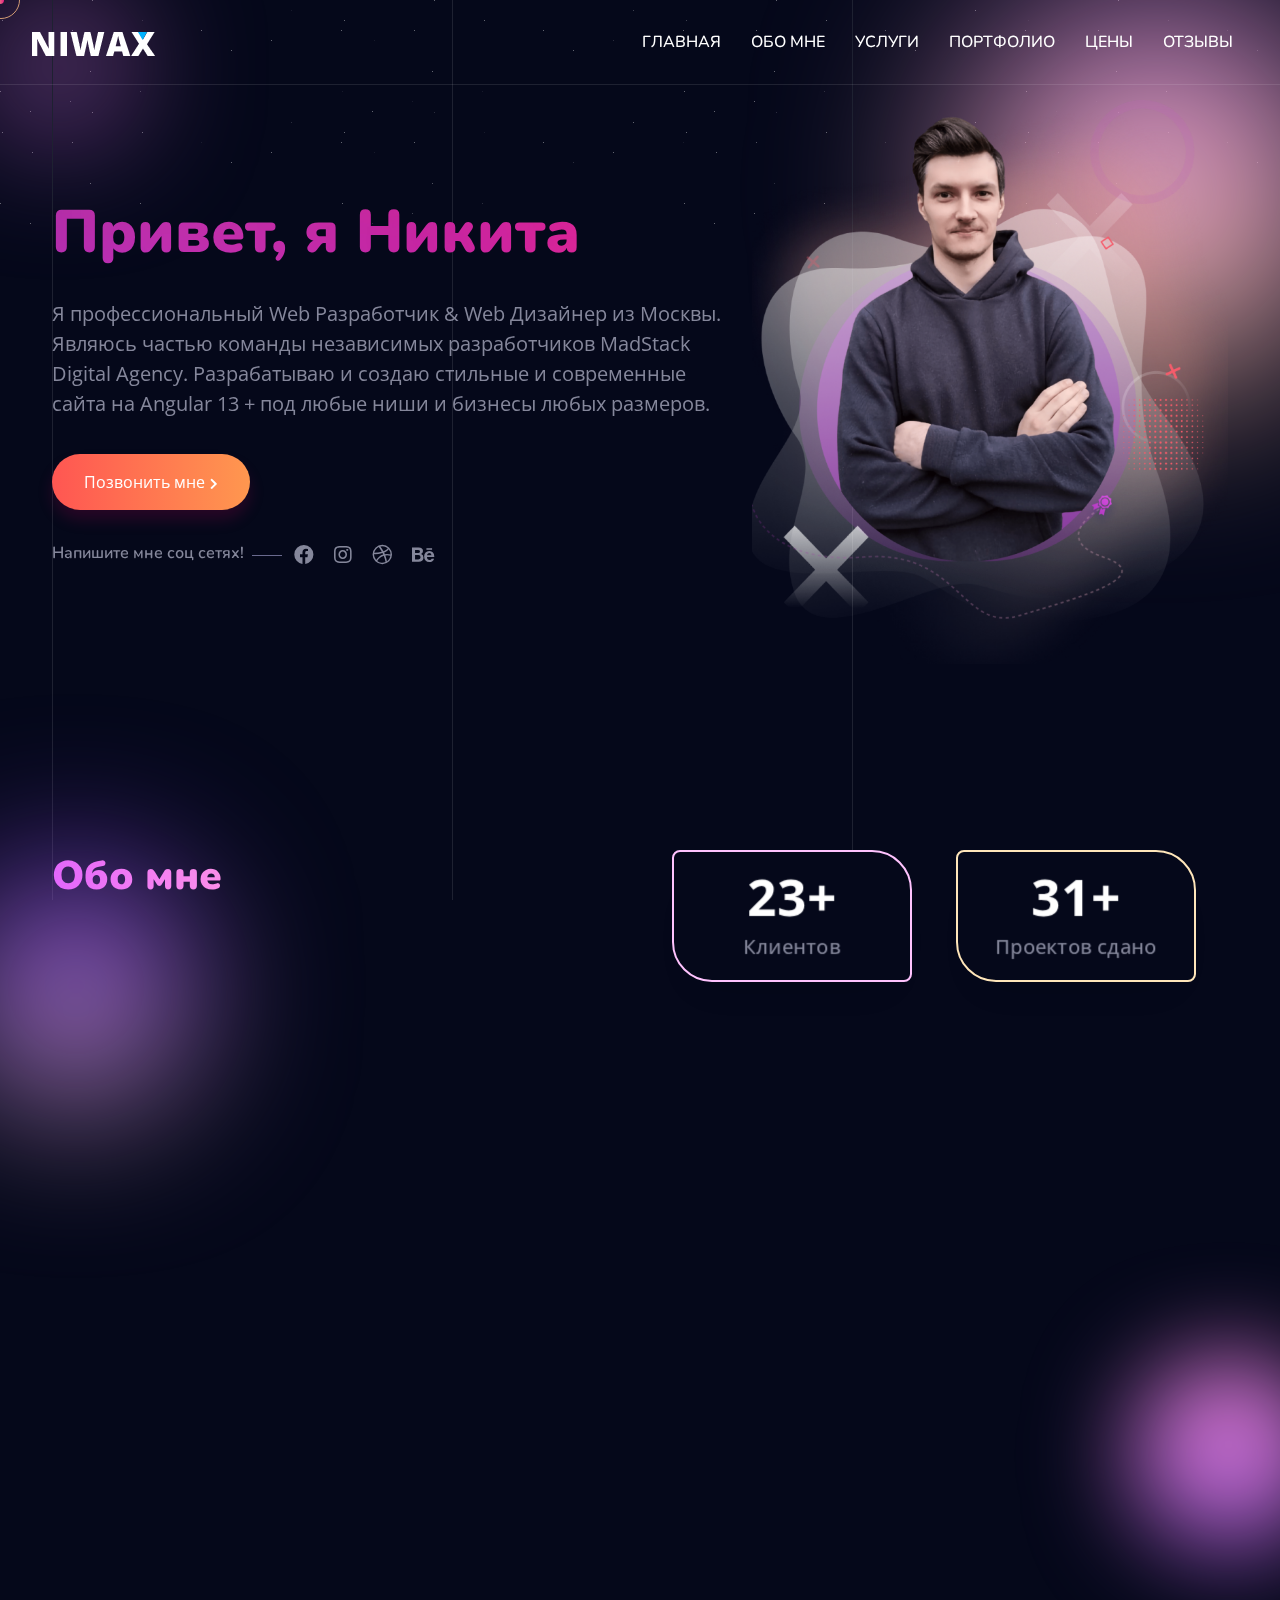
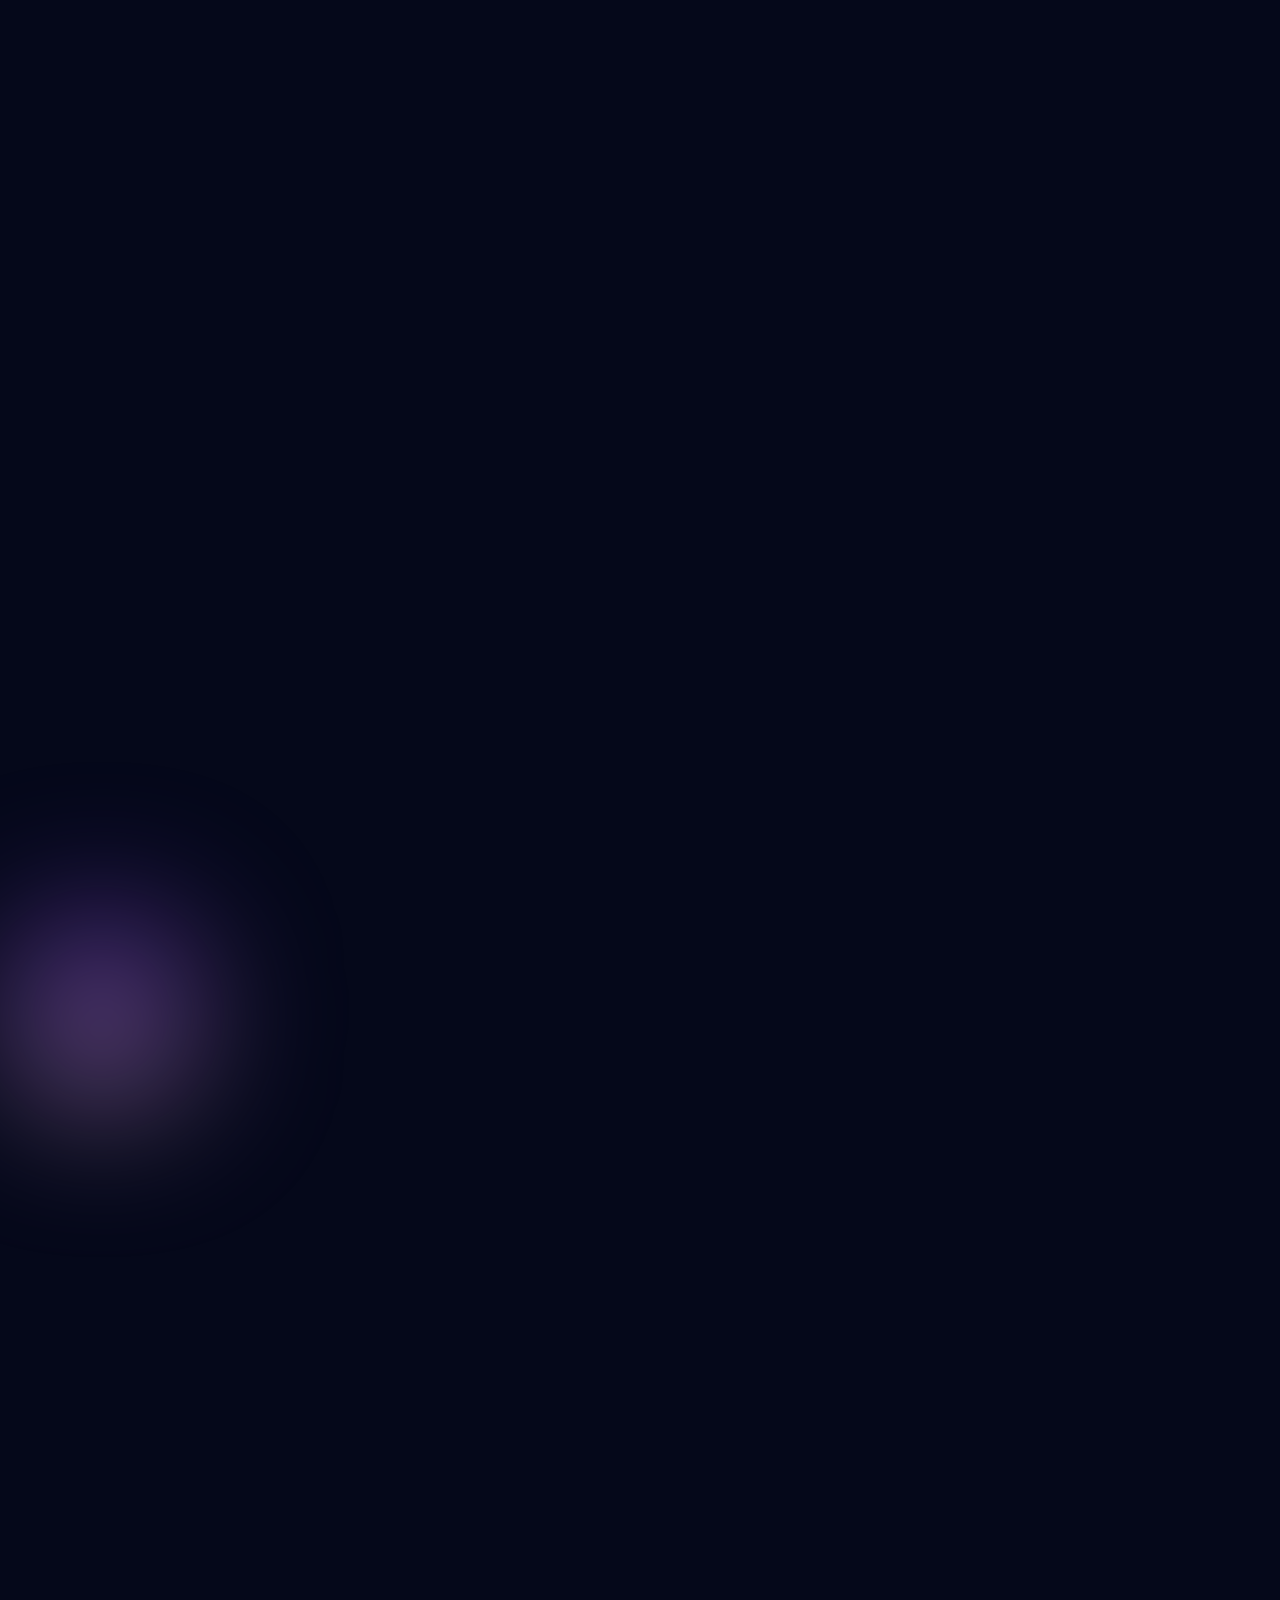
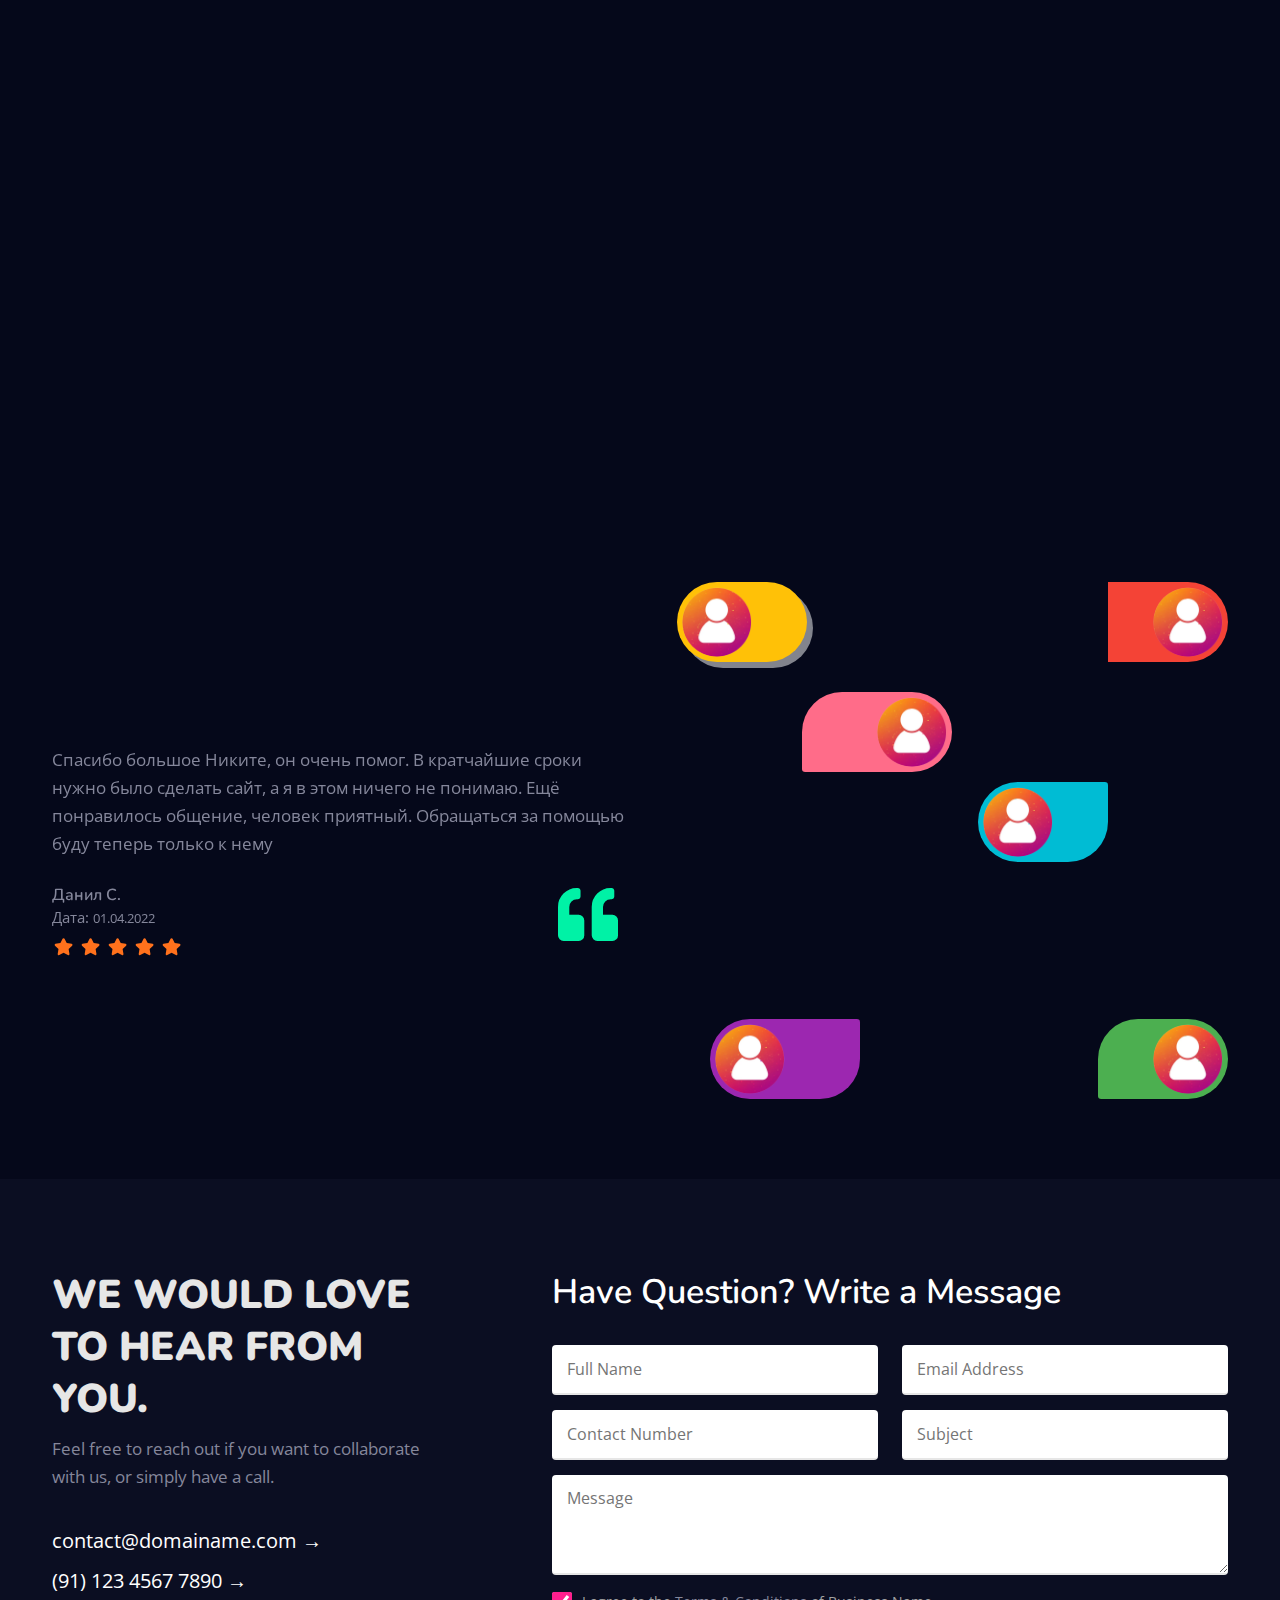
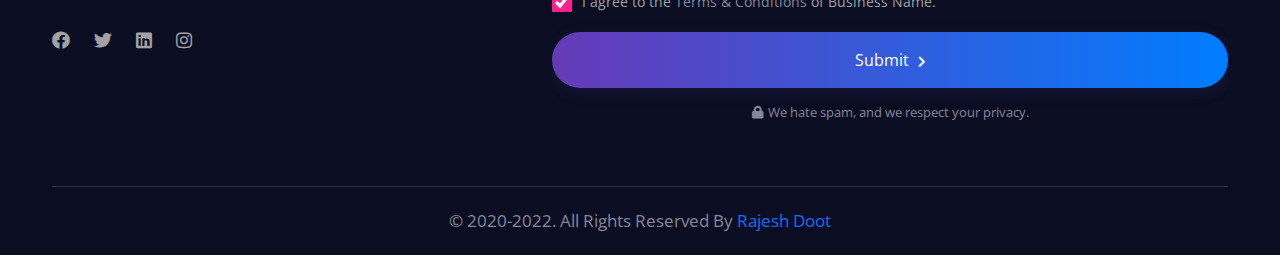
==== freelancer-v2-onepage.html @ 11cbb2c8 "fixed portfolio" ====
<!DOCTYPE html>
<html lang="en" class="no-js">

<head>
    <meta charset="utf-8" />
    <title>Niwax - Web Design &amp; Digital Marketing Agency HTML Template</title>
    <meta name="description" content="Creative Agency, Marketing Agency Template">
    <meta name="keywords" content="Creative Agency, Marketing Agency">
    <meta name="author" content="rajesh-doot">
    <meta name="viewport" content="width=device-width,initial-scale=1">
    <meta http-equiv="X-UA-Compatible" content="IE=edge">
    <meta name="theme-color" content="#101010">
    <!--website-favicon-->
    <link href="images/favicon.png" rel="icon">
    <!--plugin-css-->
    <link href="css/bootstrap.min.css" rel="stylesheet">
    <link href="css/plugin.min.css" rel="stylesheet">
    <link href="https://cdnjs.cloudflare.com/ajax/libs/font-awesome/5.11.2/css/all.min.css" rel="stylesheet">
    <link href="https://fonts.googleapis.com/css2?family=Open+Sans:wght@400;600;700&family=Poppins:wght@300;400;500;600;700;800;900&display=swap" rel="stylesheet">
    <!-- template-style-->
    <link href="css/style.css" rel="stylesheet">
    <link href="css/responsive.css" rel="stylesheet">
    <link href="css/darkmode.css" rel="stylesheet">
    <style>
        html {
            scroll-behavior: smooth;
        }
    </style>
</head>

<body class="freelancerv2 font-bold">
    <!-- background grid line start -->
    <div class="grid-x">
        <div class="container">
            <div class="row">
                <div class="col-lg-4">
                    <div class="grid-line"></div>
                </div>
                <div class="col-lg-4">
                    <div class="grid-line"></div>
                </div>
                <div class="col-lg-4">
                    <div class="grid-line"></div>
                </div>
            </div>
        </div>
    </div>
    <!-- background grid line end -->
    <!-- blur bg start -->
    <div class="niwaxheroscroll-v2">
        <img src="images/shape/shape-b.png" class="niwax nxhs20" alt="icon" data-rellax-speed="-3">
        <img src="images/shape/shape-c.png" class="niwax nxhs30" alt="icon" data-rellax-speed="4">
    </div>
    <!-- blur bg end -->
    <!--Start Preloader -->
    <div class="onloadpage" id="page_loader">
        <div class="pre-content">
            <div class="logo-pre"><img src="images/logo.png" alt="Logo" class="img-fluid" /></div>
            <div class="pre-text- text-radius text-light text-animation bg-b">Niwax - Creative Agency & Portfolio HTML Template Are 2 Seconds Away. Have Patience</div>
        </div>
    </div>
    <!--End Preloader -->
    <!--Start Header -->
    <header class="nav-bg-b main-header navfix fixed-top menu-dark">
        <div class="container-fluid m-pad">
            <div class="menu-header">
                <div class="dsk-logo">
                    <a class="nav-brand" href="index.html">
                        <img src="images/white-logo.png" alt="Logo" class="mega-white-logo" />
                        <img src="images/logo.png" alt="Logo" class="mega-darks-logo" />
                    </a>
                </div>
                <div class="custom-nav" role="navigation">
                    <ul class="nav-list onepge">
                        <li><a href="#home" class="menu-links">Главная</a></li>
                        <li><a href="#about" class="menu-links">Обо мне</a></li>
                        <li><a href="#services" class="menu-links">Услуги</a></li>
                        <li><a href="#work" class="menu-links">Портфолио</a></li>
                        <li><a href="#price" class="menu-links">Цены</a></li>
                        <li><a href="#clients" class="menu-links">Отзывы</a></li>
                    </ul>
                </div>
                <div class="mobile-menu2">
                    <ul class="mob-nav2">
                        <li><a href="#contactme" class="btn-round- trngl btn-br bg-btn btshad-b1"><i class="fas fa-envelope"></i></a></li>
                        <li class="navm-"> <a class="toggle" href="#"><span></span></a></li>
                    </ul>
                </div>
            </div>
            <!--Mobile Menu-->
            <nav id="main-nav">
                <ul class="first-nav">
                    <li data-nav-custom-content class="logoinsidebar">
                        <img src="images/logo.png" alt="logo">
                    </li>
                    <li><a href="#home" class="menu-links">Главная</a></li>
                    <li><a href="#about" class="menu-links">Обо мне</a></li>
                    <li><a href="#services" class="menu-links">Услуги</a></li>
                    <li><a href="#work" class="menu-links">Портфолио</a></li>
                    <li><a href="#price" class="menu-links">Цены</a></li>
                    <li><a href="#clients" class="menu-links">Отзывы</a></li>
                </ul>
                <ul class="bottom-nav">
                    <li class="prb">
                        <a href="tel:+11111111111">
                            <svg xmlns="http://www.w3.org/2000/svg" viewBox="0 0 384 384">
                           <path d="M353.188,252.052c-23.51,0-46.594-3.677-68.469-10.906c-10.719-3.656-23.896-0.302-30.438,6.417l-43.177,32.594
                              c-50.073-26.729-80.917-57.563-107.281-107.26l31.635-42.052c8.219-8.208,11.167-20.198,7.635-31.448
                              c-7.26-21.99-10.948-45.063-10.948-68.583C132.146,13.823,118.323,0,101.333,0H30.813C13.823,0,0,13.823,0,30.813
                              C0,225.563,158.438,384,353.188,384c16.99,0,30.813-13.823,30.813-30.813v-70.323C384,265.875,370.177,252.052,353.188,252.052z"
                              />
                        </svg>
                        </a>
                    </li>
                    <li class="prb">
                        <a href="mailto:somewebmedia@gmail.com">
                            <svg xmlns="http://www.w3.org/2000/svg" width="24" height="24" viewBox="0 0 24 24">
                           <path d="M20 4H4c-1.1 0-1.99.9-1.99 2L2 18c0 1.1.9 2 2 2h16c1.1 0 2-.9 2-2V6c0-1.1-.9-2-2-2zm0 4l-8 5-8-5V6l8 5 8-5v2z"/>
                           <path d="M0 0h24v24H0z" fill="none"/>
                        </svg>
                        </a>
                    </li>
                    <li class="prb">
                        <a href="skype:niwax.company?call">
                            <svg enable-background="new 0 0 24 24" height="18" viewBox="0 0 24 24" width="18" xmlns="http://www.w3.org/2000/svg">
                           <path d="m23.309 14.547c1.738-7.81-5.104-14.905-13.139-13.543-4.362-2.707-10.17.352-10.17 5.542 0 1.207.333 2.337.912 3.311-1.615 7.828 5.283 14.821 13.311 13.366 5.675 3.001 11.946-2.984 9.086-8.676zm-7.638 4.71c-2.108.867-5.577.872-7.676-.227-2.993-1.596-3.525-5.189-.943-5.189 1.946 0 1.33 2.269 3.295 3.194.902.417 2.841.46 3.968-.3 1.113-.745 1.011-1.917.406-2.477-1.603-1.48-6.19-.892-8.287-3.483-.911-1.124-1.083-3.107.037-4.545 1.952-2.512 7.68-2.665 10.143-.768 2.274 1.76 1.66 4.096-.175 4.096-2.207 0-1.047-2.888-4.61-2.888-2.583 0-3.599 1.837-1.78 2.731 2.466 1.225 8.75.816 8.75 5.603-.005 1.992-1.226 3.477-3.128 4.253z"/>
                        </svg>
                        </a>
                    </li>
                </ul>
            </nav>
        </div>
    </header>
    <!--End Header -->

    <!--Start Hero-->
    <section class="hero-section flv2 upset" id="home">
        <div class="text-block">
            <div class="container">
                <div class="row">
                    <div class="col-lg-7 v-center">
                        <div class="header-heading">
                            <h1 class="text-effect-3 wow fadeInUp" data-wow-delay=".2s">Привет, я Никита</h1>
                            <p class="wow fadeInUp" data-wow-delay=".4s">Я профессиональный Web Разработчик & Web Дизайнер из Москвы. Являюсь частью команды независимых разработчиков MadStack Digital Agency. Разрабатываю и создаю стильные и современные сайта на Angular 13 + под любые ниши и бизнесы
                                любых размеров.</p>
                            <a href="tel:+79670596239" class="niwax-btn2 wow fadeInUp menu-links" data-wow-delay=".6s">Позвонить мне<i class="fas fa-chevron-right fa-icon"></i></a>
                            <div class="follow-label mt30">
                                <h6>Напишите мне соц сетях!</h6>
                                <a href="javascript:void(0)" target="blank" class="wow bounceIn" data-wow-delay=".2s"><i class="fab fa-facebook"></i></a>
                                <a href="javascript:void(0)" target="blank" class="wow bounceIn" data-wow-delay=".4s"><i class="fab fa-instagram"></i></a>
                                <a href="javascript:void(0)" target="blank" class="wow bounceIn" data-wow-delay=".6s"><i class="fab fa-dribbble"></i></a>
                                <a href="javascript:void(0)" target="blank" class="wow bounceIn" data-wow-delay=".8s"><i class="fab fa-behance"></i></a>
                            </div>
                        </div>
                    </div>
                    <div class="col-lg-5 v-center">
                        <div class="img-design h-scl-">
                            <div class="imgac animation wow fadeInUp" data-rellax-speed="4" data-wow-delay=".2s"> <img src="images/hero/freelancer-mobile.png" alt="#" class="img-fluid"></div>
                        </div>
                    </div>
                </div>
            </div>
        </div>
    </section>
    <!--End Hero-->
    <!--Start About-->
    <section class="about-freelance pad-tb upset" id="about">
        <div class="niwaxheroscroll-v2">
            <img src="images/shape/shape-a.png" class="niwax nxhs10" alt="icon" data-rellax-speed="4">
        </div>
        <div class="container">
            <div class="row">
                <div class="col-lg-6">
                    <div class="common-heading text-l">
                        <h2 class="mb15 text-effect-3 wow fadeInUp" data-wow-delay=".2s">Обо мне</h2>
                        <p class="wow fadeInUp" data-wow-delay=".3s">Я профессиональный Frontend разработчик. С 2017 года занимаюсь Frontend разработкой на JS (Angular). С 2019 года занимаюсь созданием сайтов на Фрилансе, работаю на Angular, HTML и Тильде , без php и WordPress, только современные
                            технологии и тренды дизайна 2022 года, Ваш сайт в надежных руках. Имею экспертизу и знакомых почти во всех сферах информационных технологий, помогу принять верное решение и посоветовать специалиста по любым вопросам.
                        </p>
                    </div>
                </div>
                <div class="col-lg-6">
                    <div class="counter-facts">
                        <div class="counter-no mb20 wow bounceIn" data-wow-delay=".2s">
                            <div class="hexagon hexa1" data-tilt data-tilt-max="20" data-tilt-speed="1000">
                                <div class="counter-number">
                                    <span class="counter">80</span><span>+</span>
                                    <p>Клиентов</p>
                                </div>
                            </div>
                        </div>
                        <div class="counter-no mb20  wow bounceIn" data-wow-delay=".4s">
                            <div class="hexagon hexa2" data-tilt data-tilt-max="20" data-tilt-speed="1000">
                                <div class="counter-number">
                                    <span class="counter">109</span><span>+</span>
                                    <p>Проектов сдано</p>
                                </div>
                            </div>
                        </div>
                        <div class="counter-no mt20  wow bounceIn" data-wow-delay=".6s">
                            <div class="hexagon hexa3" data-tilt data-tilt-max="20" data-tilt-speed="1000">
                                <div class="counter-number">
                                    <span class="counter">300</span><span>k+</span>
                                    <p>Строк кода</p>
                                </div>
                            </div>
                        </div>
                        <div class="counter-no mt20  wow bounceIn" data-wow-delay=".8s">
                            <div class="hexagon hexa4" data-tilt data-tilt-max="20" data-tilt-speed="1000">
                                <div class="counter-number">
                                    <span class="counter">5</span><span>+</span>
                                    <p>Лет опыта</p>
                                </div>
                            </div>
                        </div>
                    </div>
                </div>
            </div>
        </div>
    </section>
    <!--End About-->
    <!--Start service -->
    <section class="about-dg-ca2 posrtl pb80 pt80 upset" id="services">
        <div class="niwaxheroscroll-v2">
            <img src="images/shape/shape-d.png" class="niwax nxhs40" alt="icon" data-rellax-speed="-5">
        </div>
        <div class="container">
            <div class="row">
                <div class="col-lg-8">
                    <div class="common-heading2 text-l">
                        <h2 class="mb15 text-effect-3 wow fadeInUp" data-wow-delay=".2s">Услуги</h2>
                        <p class="wow fadeInUp" data-wow-delay=".3s">Только современный технологический стэк, без PHP и WordPress. Ваш сайт останется стильным и современным долгое время.</p>
                    </div>
                </div>
            </div>
            <div class="row mt30 srve justify-content-center">
                <div class="col-lg-4 col-sm-6 mt30">
                    <div class="card-dark-2 up-hor wow fadeIn" data-wow-delay=".2s">
                        <div class="innericodiv innidv1">
                            <img src="images/icons/figma.png" alt="img" class="img-fluid">
                        </div>
                        <div class="inforcardtt">
                            <h3>Web Дизайн & Ux/Ui</h3>
                            <p>Создание продающих интерфейсов для Вашего бизнеса</p>
                        </div>
                    </div>
                </div>
                <div class="col-lg-4 col-sm-6 mt30">
                    <div class="card-dark-2 up-hor  wow fadeIn" data-wow-delay=".3s">
                        <div class="innericodiv innidv2">
                            <img src="images/icons/vscode.png" alt="img" class="img-fluid">
                        </div>
                        <div class="inforcardtt">
                            <h3>Web Разработка</h3>
                            <p>Разработка веб-сайтов на : Angular 13+ / HTML, CSS, JS / Шаблоны</p>
                        </div>
                    </div>
                </div>
                <div class="col-lg-4 col-sm-6 mt30">
                    <div class="card-dark-2 up-hor wow fadeIn" data-wow-delay=".4s">
                        <div class="innericodiv innidv3">
                            <img src="images/icons/tilda-icon.png" alt="img" class="img-fluid">
                        </div>
                        <div class="inforcardtt">
                            <h3>Разработка на Tilda</h3>
                            <p>Разработка веб-сайтов на Tilda, Zero Block или из стандартных</p>
                        </div>
                    </div>
                </div>
                <div class="col-lg-4 col-sm-6 mt30">
                    <div class="card-dark-2 up-hor wow fadeIn" data-wow-delay=".2s">
                        <div class="innericodiv innidv1">
                            <img src="images/icons/vk.png" alt="img" class="img-fluid">
                        </div>
                        <div class="inforcardtt">
                            <h3>Продвижение сайтов</h3>
                            <p>Продвижение сайта в рекламой сети Вконтакте</p>
                        </div>
                    </div>
                </div>
                <div class="col-lg-4 col-sm-6 mt30">
                    <div class="card-dark-2 up-hor wow fadeIn" data-wow-delay=".4s">
                        <div class="innericodiv innidv3">
                            <img src="images/icons/yandex-direct.png" alt="img" class="img-fluid">
                        </div>
                        <div class="inforcardtt">
                            <h3>Продвижение сайтов</h3>
                            <p>Продвижение сайта в рекламой сети Yandex.Direct</p>
                        </div>
                    </div>
                </div>
            </div>
        </div>
    </section>
    <!--End service-->
    <!--Start service -->
    <section class="about-dg-ca2 posrtl pb80 pt80 upset" id="work">
        <div class="container">
            <div class="row">
                <div class="col-lg-8">
                    <div class="common-heading2 text-l">
                        <h2 class="mb15 text-effect-3  wow fadeInUp" data-wow-delay=".2s">Мои проекты</h2>
                        <p class="wow fadeInUp" data-wow-delay=".3s">За время моей работы я помог десяткам бизнесов запустить их проекты в работу и привести им новых клиентов. Развернутое портфолио вышлю по требованию.</p>
                    </div>
                </div>
            </div>
            <div class="row mt30 justify-content-center">
                <div class="col-lg-4 col-sm-6 mt30">
                    <div class="card-dark-2 up-hor  wow fadeIn" data-wow-delay=".2s">
                        <img src="images/portfolio/app-img1.png" alt="img" class="w-100">
                        <div class="inforcardtt">
                            <h3>Vnukovo Premium Outlet</h3>
                        </div>
                    </div>
                </div>
                <div class="col-lg-4 col-sm-6 mt30">
                    <div class="card-dark-2 up-hor  wow fadeIn" data-wow-delay=".3s">
                        <img src="images/portfolio/app-img2.png" alt="img" class="w-100">
                        <div class="inforcardtt">
                            <h3>Частный Юрист</h3>
                        </div>
                    </div>
                </div>
                <div class="col-lg-4 col-sm-6 mt30">
                    <div class="card-dark-2 up-hor wow fadeIn" data-wow-delay=".4s">
                        <img src="images/portfolio/app-img3.png" alt="img" class="w-100">
                        <div class="inforcardtt">
                            <h3>Премиальный декор</h3>
                        </div>
                    </div>
                </div>
            </div>
            <div class="row mt30 justify-content-center">
                <div class="col-lg-4 col-sm-6 mt30">
                    <div class="card-dark-2 up-hor  wow fadeIn" data-wow-delay=".2s">
                        <img src="images/portfolio/app-img6.png" alt="img" class="w-100">
                        <div class="inforcardtt">
                            <h3>Бухгалтерская Фирма</h3>
                        </div>
                    </div>
                </div>
                <div class="col-lg-4 col-sm-6 mt30">
                    <div class="card-dark-2 up-hor  wow fadeIn" data-wow-delay=".3s">
                        <img src="images/portfolio/app-img5.png" alt="img" class="w-100">
                        <div class="inforcardtt">
                            <h3>Лекарственный препарат</h3>
                        </div>
                    </div>
                </div>
                <div class="col-lg-4 col-sm-6 mt30">
                    <div class="card-dark-2 up-hor wow fadeIn" data-wow-delay=".4s">
                        <img src="images/portfolio/app-img4.png" alt="img" class="w-100">
                        <div class="inforcardtt">
                            <h3>Обслуживание Аквариумов</h3>
                        </div>
                    </div>
                </div>
            </div>
            <div class="row mt30 justify-content-center">
                <div class="col-lg-4 col-sm-6 mt30">
                    <div class="card-dark-2 up-hor  wow fadeIn" data-wow-delay=".2s">
                        <img src="images/portfolio/app-img7.png" alt="img" class="w-100">
                        <div class="inforcardtt">
                            <h3>Сеть Спа-салонов</h3>
                        </div>
                    </div>
                </div>
                <div class="col-lg-4 col-sm-6 mt30">
                    <div class="card-dark-2 up-hor  wow fadeIn" data-wow-delay=".3s">
                        <img src="images/portfolio/app-img8.png" alt="img" class="w-100">
                        <div class="inforcardtt">
                            <h3>Онлайн игра</h3>
                        </div>
                    </div>
                </div>
                <div class="col-lg-4 col-sm-6 mt30">
                    <div class="card-dark-2 up-hor wow fadeIn" data-wow-delay=".4s">
                        <img src="images/portfolio/app-img9.png" alt="img" class="w-100">
                        <div class="inforcardtt">
                            <h3>Ивент-Агенство</h3>
                        </div>
                    </div>
                </div>
            </div>
        </div>
    </section>
    <!--End service-->
    <!--Start experience -->
    <section class="about-dg-ca2 posrtl pb80 pt80 upset" id="price">
        <div class="niwaxheroscroll-v2">
            <img src="images/shape/shape-f.png" class="niwax nxhs20" alt="icon" data-rellax-speed="-3">
        </div>
        <div class="container">
            <div class="row">
                <div class="col-lg-8">
                    <div class="common-heading2 text-l">
                        <h2 class="mb15 text-effect-3 wow fadeInUp" data-wow-delay=".2s">Цены</h2>
                        <p class=" wow fadeInUp" data-wow-delay=".3s">Напишите мне, опишите задачу и мы подберем оптимальное решение для Вашего бюджета.</p>
                    </div>
                </div>
            </div>
            <div class="row mt30">
                <div class="col-lg-4 mt30">
                    <div class="inforcardttt wow fadeIn" data-wow-delay=".2s">
                        <h2 class="mb0">Web-Разработка</h2>
                        <h2>от <span class="price text-effect-2" style="font-weight:900">7 000 ₽</span></h2>
                        <p class="mt15">Начиная от шаблонных решений до индивидуальной разработки ( дизайн проект не входит в стоимость ).</p>
                    </div>
                </div>
                <div class="col-lg-4 mt30">
                    <div class="inforcardttt wow fadeIn" data-wow-delay=".3s">
                        <h2 class="mb0">Дизайн Figma</h2>
                        <h2>от <span class="price text-effect-3" style="font-weight:900">5 000 ₽</span></h2>
                        <p class="mt15">Тренды 2022 года в веб дизайне, составление продающей структуры сайта и отработка возражений.</p>
                    </div>
                </div>
                <div class="col-lg-4 mt30">
                    <div class="inforcardttt wow fadeIn" data-wow-delay=".4s">
                        <h2 class="mb0">Продвижение</h2>
                        <h2>от <span class="price text-effect-1" style="font-weight:900">5 000 ₽</span></h2>
                        <p class="mt15">Продвижение Вашего сайта в РСЯ или Вконтакте. Анализ ниши , сбор семантики, настройка таргета.</p>
                    </div>
                </div>
            </div>
        </div>
    </section>
    <!--End experience-->
    <!--Start Clients-->
    <section class="dg-clients-section-ca2  pb80 pt80 upset" id="clients">
        <div class="container">
            <div class="row">
                <div class="col-lg-8">
                    <div class="common-heading2">
                        <h2 class="mb15 text-effect-3 wow fadeInUp" data-wow-delay=".2s">Мои клиенты</h2>
                        <p class="mb30 wow fadeInUp" data-wow-delay=".3s">За время своей работы я успел посотрудничать с десятками специалистами или компаниями.</p>
                    </div>
                </div>
            </div>
            <div class="row">
                <div class="col-lg-12">
                    <div class="client-logoset">
                        <ul class="row text-center clearfix">
                            <li class="col-lg-2 col-md-3 col-sm-4 col-6 mt30 wow fadeIn" data-wow-delay=".2s">
                                <div class="brand-logo"><img src="images/client/logo1.png" alt="clients" class="img-fluid"></div>
                                <p>Way2Wood, Россия</p>
                            </li>
                            <li class="col-lg-2 col-md-3 col-sm-4 col-6 mt30 wow fadeIn" data-wow-delay=".4s">
                                <div class="brand-logo"><img src="images/client/logo2.png" alt="clients" class="img-fluid"></div>
                                <p>Vnukovo Premium, Россия</p>
                            </li>
                            <li class="col-lg-2 col-md-3 col-sm-4 col-6 mt30 wow fadeIn" data-wow-delay=".6s">
                                <div class="brand-logo"><img src="images/client/logo3.png" alt="clients" class="img-fluid"></div>
                                <p>Happy, USA</p>
                            </li>
                            <li class="col-lg-2 col-md-3 col-sm-4 col-6 mt30 wow fadeIn" data-wow-delay=".8s">
                                <div class="brand-logo"><img src="images/client/logo4.png" alt="clients" class="img-fluid"></div>
                                <p>Opera Tours, USA</p>
                            </li>
                            <li class="col-lg-2 col-md-3 col-sm-4 col-6 mt30 wow fadeIn" data-wow-delay="1s">
                                <div class="brand-logo"><img src="images/client/logo5.png" alt="clients" class="img-fluid"></div>
                                <p>Royale Stone, UK</p>
                            </li>
                            <li class="col-lg-2 col-md-3 col-sm-4 col-6 mt30 wow fadeIn" data-wow-delay="1.2s">
                                <div class="brand-logo"><img src="images/client/logo6.png" alt="clients" class="img-fluid"></div>
                                <p>QTP, Australia</p>
                            </li>
                            <li class="col-lg-2 col-md-3 col-sm-4 col-6 mt30 wow fadeIn" data-wow-delay="1.4s">
                                <div class="brand-logo"><img src="images/client/logo7.png" alt="clients" class="img-fluid"></div>
                                <p>PAPA, Malaysia</p>
                            </li>
                            <li class="col-lg-2 col-md-3 col-sm-4 col-6 mt30 wow fadeIn" data-wow-delay="1.6s">
                                <div class="brand-logo"><img src="images/client/logo8.png" alt="clients" class="img-fluid"></div>
                                <p>Coffee, Australia</p>
                            </li>
                            <li class="col-lg-2 col-md-3 col-sm-4 col-6 mt30 wow fadeIn" data-wow-delay="1.8s">
                                <div class="brand-logo"><img src="images/client/logo9.png" alt="clients" class="img-fluid"></div>
                                <p>Bakery, India</p>
                            </li>
                            <li class="col-lg-2 col-md-3 col-sm-4 col-6 mt30 wow fadeIn" data-wow-delay="2s">
                                <div class="brand-logo"><img src="images/client/logo10.png" alt="clients" class="img-fluid"></div>
                                <p>Iconico, India</p>
                            </li>
                            <li class="col-lg-2 col-md-3 col-sm-4 col-6 mt30 wow fadeIn" data-wow-delay="2.2s">
                                <div class="brand-logo"><img src="images/client/logo11.png" alt="clients" class="img-fluid"></div>
                                <p>Tom N Jerry, UK</p>
                            </li>
                            <li class="col-lg-2 col-md-3 col-sm-4 col-6 mt30 wow fadeIn" data-wow-delay="2.4s">
                                <div class="brand-logo"><img src="images/client/logo12.png" alt="clients" class="img-fluid"></div>
                                <p>Arch, India</p>
                            </li>
                        </ul>
                    </div>
                </div>
            </div>
        </div>
    </section>
    <!--End Clients-->
    <!--Start Testinomial-->
    <section class="dg-testinomial-section pb80 pt80 upset">
        <div class="container">
            <div class="row mt60 ">
                <div class="col-lg-6">
                    <div class="common-heading text-l">
                        <h2 class="mb0 text-effect-3 wow fadeInUp" data-wow-delay=".2s">Отзывы (взяты с профиля на Я.Услугах)</h2>
                    </div>
                    <div class="owl-carousel testimonial-card-b mt60 mb60">
                        <div class="testimonial-card">
                            <p>Спасибо большое Никите, он очень помог. В кратчайшие сроки нужно было сделать сайт, а я в этом ничего не понимаю. Ещё понравилось общение, человек приятный. Обращаться за помощью буду теперь только к нему</p>
                            <div class="-client-details- mt20">
                                <i class="fas fa-quote-left posiqut"></i>
                                <div class="reviewer-text">
                                    <h4>Данил С.</h4>
                                    <p>Дата: <small>01.04.2022</small></p>
                                    <div class="star-rate mt10">
                                        <ul>
                                            <li> <a href="javascript:void(0)" class="chked"><i class="fas fa-star" aria-hidden="true"></i></a> </li>
                                            <li> <a href="javascript:void(0)" class="chked"><i class="fas fa-star" aria-hidden="true"></i></a> </li>
                                            <li> <a href="javascript:void(0)" class="chked"><i class="fas fa-star" aria-hidden="true"></i></a> </li>
                                            <li> <a href="javascript:void(0)" class="chked"><i class="fas fa-star" aria-hidden="true"></i></a> </li>
                                            <li> <a href="javascript:void(0)" class="chked"><i class="fas fa-star" aria-hidden="true"></i></a> </li>
                                        </ul>
                                    </div>
                                </div>
                            </div>
                        </div>
                        <div class="testimonial-card">
                            <p>Хотел бы выразить огромную благодарность Никите за помощь в выполнении моей просьбы . Очень опытный, доброжелательный,открытый человек. Свою работу выполнил великолепно,Я всем доволен,просто мастер своего дела, всем рекомендую
                                !! Ещё раз спасибо</p>
                            <div class="-client-details- mt20">
                                <i class="fas fa-quote-left posiqut"></i>
                                <div class="reviewer-text">
                                    <h4>Дима Поляков</h4>
                                    <p>Дата: <small>08.04.2022</small></p>
                                    <div class="star-rate mt10">
                                        <ul>
                                            <li> <a href="javascript:void(0)" class="chked"><i class="fas fa-star" aria-hidden="true"></i></a> </li>
                                            <li> <a href="javascript:void(0)" class="chked"><i class="fas fa-star" aria-hidden="true"></i></a> </li>
                                            <li> <a href="javascript:void(0)" class="chked"><i class="fas fa-star" aria-hidden="true"></i></a> </li>
                                            <li> <a href="javascript:void(0)" class="chked"><i class="fas fa-star" aria-hidden="true"></i></a> </li>
                                            <li> <a href="javascript:void(0)" class="chked"><i class="fas fa-star" aria-hidden="true"></i></a> </li>
                                        </ul>
                                    </div>
                                </div>
                            </div>
                        </div>
                        <div class="testimonial-card">
                            <p>Хочу выразить благодарность Никите за проделанную работу! Никита делал сайт мне как фотографу, прислушался ко всем пожеланиям и сделал все очень быстро! Сейчас Никита поддерживает мой сайт и реализует новые идеи очень круто)</p>
                            <div class="-client-details- mt20">
                                <i class="fas fa-quote-left posiqut"></i>
                                <div class="reviewer-text">
                                    <h4>Анна Филиппова</h4>
                                    <p>Дата: <small>08.12.2021</small></p>
                                    <div class="star-rate mt10">
                                        <ul>
                                            <li> <a href="javascript:void(0)" class="chked"><i class="fas fa-star" aria-hidden="true"></i></a> </li>
                                            <li> <a href="javascript:void(0)" class="chked"><i class="fas fa-star" aria-hidden="true"></i></a> </li>
                                            <li> <a href="javascript:void(0)" class="chked"><i class="fas fa-star" aria-hidden="true"></i></a> </li>
                                            <li> <a href="javascript:void(0)" class="chked"><i class="fas fa-star" aria-hidden="true"></i></a> </li>
                                            <li> <a href="javascript:void(0)" class="chked"><i class="fas fa-star" aria-hidden="true"></i></a> </li>
                                        </ul>
                                    </div>
                                </div>
                            </div>
                        </div>
                        <div class="testimonial-card">
                            <p>Спасибо Никите за работу! Отличный специалист, сделал быстро и качественно, учёл все правки и пожелания. Рекомендую всем обращаться к нему👍🏻🧑‍💻</p>
                            <div class="-client-details- mt20">
                                <i class="fas fa-quote-left posiqut"></i>
                                <div class="reviewer-text">
                                    <h4>Анастасия Р.</h4>
                                    <p>Дата: <small>10.11.2021</small></p>
                                    <div class="star-rate mt10">
                                        <ul>
                                            <li> <a href="javascript:void(0)" class="chked"><i class="fas fa-star" aria-hidden="true"></i></a> </li>
                                            <li> <a href="javascript:void(0)" class="chked"><i class="fas fa-star" aria-hidden="true"></i></a> </li>
                                            <li> <a href="javascript:void(0)" class="chked"><i class="fas fa-star" aria-hidden="true"></i></a> </li>
                                            <li> <a href="javascript:void(0)" class="chked"><i class="fas fa-star" aria-hidden="true"></i></a> </li>
                                            <li> <a href="javascript:void(0)" class="chked"><i class="fas fa-star" aria-hidden="true"></i></a> </li>
                                        </ul>
                                    </div>
                                </div>
                            </div>
                        </div>
                        <div class="testimonial-card">
                            <p>Спасибо за оперативно и качественно выполненную работу, взаимопонимание и понятный фидбэк и рекомендации. С Вами приятно сотрудничать!</p>
                            <div class="-client-details- mt20">
                                <i class="fas fa-quote-left posiqut"></i>
                                <div class="reviewer-text">
                                    <h4>Игнат П.</h4>
                                    <p>Дата: <small>04.03.2022</small></p>
                                    <div class="star-rate mt10">
                                        <ul>
                                            <li> <a href="javascript:void(0)" class="chked"><i class="fas fa-star" aria-hidden="true"></i></a> </li>
                                            <li> <a href="javascript:void(0)" class="chked"><i class="fas fa-star" aria-hidden="true"></i></a> </li>
                                            <li> <a href="javascript:void(0)" class="chked"><i class="fas fa-star" aria-hidden="true"></i></a> </li>
                                            <li> <a href="javascript:void(0)" class="chked"><i class="fas fa-star" aria-hidden="true"></i></a> </li>
                                            <li> <a href="javascript:void(0)" class="chked"><i class="fas fa-star" aria-hidden="true"></i></a> </li>
                                        </ul>
                                    </div>
                                </div>
                            </div>
                        </div>
                        <div class="testimonial-card">
                            <p>Заказывал сайт с нуля. Креативный человек с интересными предложениями. Сделал очень быстро и по каждому пункту уточнял и вносил коррективы прямо сразу и подсказывал по рекламе и всему остальному.</p>
                            <div class="-client-details- mt20">
                                <i class="fas fa-quote-left posiqut"></i>
                                <div class="reviewer-text">
                                    <h4>Ильяс</h4>
                                    <p>Дата: <small>02.10.2021</small></p>
                                    <div class="star-rate mt10">
                                        <ul>
                                            <li> <a href="javascript:void(0)" class="chked"><i class="fas fa-star" aria-hidden="true"></i></a> </li>
                                            <li> <a href="javascript:void(0)" class="chked"><i class="fas fa-star" aria-hidden="true"></i></a> </li>
                                            <li> <a href="javascript:void(0)" class="chked"><i class="fas fa-star" aria-hidden="true"></i></a> </li>
                                            <li> <a href="javascript:void(0)" class="chked"><i class="fas fa-star" aria-hidden="true"></i></a> </li>
                                            <li> <a href="javascript:void(0)" class="chked"><i class="fas fa-star" aria-hidden="true"></i></a> </li>
                                        </ul>
                                    </div>
                                </div>
                            </div>
                        </div>
                    </div>
                    <a href="https://uslugi.yandex.ru/search?action=addReview&profile=NikitaNovikov-1421965" target="_blank" rel="noopener" class="niwax-btn2 wow fadeInUp" data-wow-delay=".6s">Оставить отзыв <i class="fas fa-chevron-right fa-icon"></i></a>
                </div>
                <div class="col-lg-6">
                    <div class="clients-creative-pic pl25">
                        <div class="owl-dots" id="testimonials-avatar">
                            <button class="dot-c1 tcc1 owl-dot active">  <img alt="image" src="images/user-thumb/user1.png"></button>
                            <button class="dot-c1 tcc2 owl-dot">  <img alt="image" src="images/user-thumb/user1.png"></button>
                            <button class="dot-c1 tcc3 owl-dot">  <img alt="image" src="images/user-thumb/user1.png"></button>
                            <button class="dot-c1 tcc4 owl-dot">  <img alt="image" src="images/user-thumb/user1.png"></button>
                            <button class="dot-c1 tcc5 owl-dot">  <img alt="image" src="images/user-thumb/user1.png"></button>
                            <button class="dot-c1 tcc6 owl-dot">  <img alt="image" src="images/user-thumb/user1.png"></button>
                        </div>
                    </div>
                </div>
            </div>
        </div>
    </section>
    <!--End Testinomial-->

    <!--Start Footer-->
    <footer class="footerdez dark-footer freelancer-footer" id="contactme">
        <div class="container">
            <div class="row justify-content-between">
                <div class="col-lg-4 col-md-6 col-sm-12">
                    <div class="footerdez-a">
                        <h2>WE WOULD LOVE TO HEAR FROM YOU.</h2>
                        <p class="mt10">Feel free to reach out if you want to collaborate with us, or simply have a call.</p>
                        <div class="contactinfo mt30">
                            <a href="mailto:contact@domainame.com">contact@domainame.com <span>→</span></a>
                            <a href="tel:+91123456790">(91) 123 4567 7890 <span>→</span></a>
                        </div>
                        <div class="ff-social-icons mt30">
                            <a href="javascript:void(0)" target="blank"><i class="fab fa-facebook"></i></a>
                            <a href="javascript:void(0)" target="blank"><i class="fab fa-twitter"></i></a>
                            <a href="javascript:void(0)" target="blank"><i class="fab fa-linkedin"></i></a>
                            <a href="javascript:void(0)" target="blank"><i class="fab fa-instagram"></i></a>
                        </div>
                    </div>
                </div>
                <div class="col-lg-7 col-md-6 col-sm-12 m-mt50">
                    <div class="form-block">
                        <h3 class="mb30">Have Question? Write a Message</h3>
                        <form action="#" method="post" name="feedback-form">
                            <div class="fieldsets row">
                                <div class="col-md-6"><input type="text" placeholder="Full Name" name="name"></div>
                                <div class="col-md-6"><input type="email" placeholder="Email Address" name="email"></div>
                            </div>
                            <div class="fieldsets row">
                                <div class="col-md-6"><input type="number" placeholder="Contact Number" name="phone"></div>
                                <div class="col-md-6"><input type="text" placeholder="Subject" name="subject"></div>
                            </div>
                            <div class="fieldsets"><textarea placeholder="Message" name="message"></textarea></div>
                            <div class="custom-control custom-checkbox">
                                <input type="checkbox" class="custom-control-input" id="customCheck" name="example1" checked="checked">
                                <label class="custom-control-label" for="customCheck">I agree to the <a href="javascript:void(0)">Terms &amp; Conditions</a> of Business Name.</label>
                            </div>
                            <div class="fieldsets mt20"> <button type="submit" name="submit" class="niwax-btn3">Submit <i class="fas fa-chevron-right fa-icon"></i></button> </div>
                            <p class="trm"><i class="fas fa-lock"></i>We hate spam, and we respect your privacy.</p>
                        </form>
                    </div>
                </div>
            </div>
            <div class="row">
                <div class="col-lg-12 text-center">
                    <p class="ffttrr">© 2020-2022. All Rights Reserved By <a href="https://themeforest.net/user/rajesh-doot/portfolio" target="blank">Rajesh Doot</a></p>
                </div>
            </div>
        </div>
    </footer>

    <!--Dark Mode Switch end-->
    <!-- Custom mouse start-->
    <div class="mouse-cursor cursor"></div>
    <div class="mouse-cursor cursor-follow"></div>
    <!-- Custom mouse end-->

    <!--End Footer-->
    <!-- js placed at the end of the document so the pages load faster -->
    <script src="js/vendor/modernizr-3.5.0.min.js"></script>
    <script src="js/jquery.min.js"></script>
    <script src="js/bootstrap.bundle.min.js"></script>
    <script src="js/plugin.min.js"></script>
    <script src="js/preloader.js"></script>
    <script src="js/tweenmax.min.js"></script>
    <!--common script file-->
    <script src="js/main.js"></script>
</body>

</html>
---- css/plugin.min.css ----
@charset "UTF-8";
/**megnific popup**/
.mfp-bg{top:0;left:0;width:100%;height:100%;z-index:999999;overflow:hidden;position:fixed;background:#0b0b0b;opacity:.9}.mfp-wrap{top:0;left:0;width:100%;height:100%;z-index:9999999;position:fixed;outline:none !important;-webkit-backface-visibility:hidden}.mfp-container{text-align:center;position:absolute;width:100%;height:100%;left:0;top:0;padding:0 8px;box-sizing:border-box}.mfp-container:before{content:'';display:inline-block;height:100%;vertical-align:middle}.mfp-align-top .mfp-container:before{display:none}.mfp-content{position:relative;display:inline-block;vertical-align:middle;margin:0 auto;text-align:left;z-index:1045}.mfp-inline-holder .mfp-content,.mfp-ajax-holder .mfp-content{width:100%;cursor:auto}.mfp-ajax-cur{cursor:progress}.mfp-zoom-out-cur,.mfp-zoom-out-cur .mfp-image-holder .mfp-close{cursor:-moz-zoom-out;cursor:-webkit-zoom-out;cursor:zoom-out}.mfp-zoom{cursor:pointer;cursor:-webkit-zoom-in;cursor:-moz-zoom-in;cursor:zoom-in}.mfp-auto-cursor .mfp-content{cursor:auto}.mfp-close,.mfp-arrow,.mfp-preloader,.mfp-counter{-webkit-user-select:none;-moz-user-select:none;user-select:none}.mfp-loading.mfp-figure{display:none}.mfp-hide{display:none !important}.mfp-preloader{color:#CCC;position:absolute;top:50%;width:auto;text-align:center;margin-top:-0.8em;left:8px;right:8px;z-index:1044}.mfp-preloader a{color:#CCC}.mfp-preloader a:hover{color:#FFF}.mfp-s-ready .mfp-preloader{display:none}.mfp-s-error .mfp-content{display:none}button.mfp-close,button.mfp-arrow{overflow:visible;cursor:pointer;background:transparent;border:0;-webkit-appearance:none;display:block;outline:0;padding:0;z-index:1046;box-shadow:none;touch-action:manipulation}button::-moz-focus-inner{padding:0;border:0}.mfp-close{width:44px;height:44px;line-height:44px;position:absolute;right:0;top:0;text-decoration:none;text-align:center;opacity:.65;padding:0 0 18px 10px;color:#FFF;font-style:normal;font-size:28px;font-family:Arial,Baskerville,monospace}.mfp-close:hover,.mfp-close:focus{opacity:1}.mfp-close:active{top:1px}.mfp-close-btn-in .mfp-close{color:#333}.mfp-image-holder .mfp-close,.mfp-iframe-holder .mfp-close{color:#FFF;right:-6px;text-align:right;padding-right:6px;width:100%}.mfp-counter{position:absolute;top:0;right:0;color:#CCC;font-size:12px;line-height:18px;white-space:nowrap}.mfp-arrow{position:absolute;opacity:.65;margin:0;top:50%;margin-top:-55px;padding:0;width:90px;height:110px;-webkit-tap-highlight-color:transparent}.mfp-arrow:active{margin-top:-54px}.mfp-arrow:hover,.mfp-arrow:focus{opacity:1}.mfp-arrow:before,.mfp-arrow:after{content:'';display:block;width:0;height:0;position:absolute;left:0;top:0;margin-top:35px;margin-left:35px;border:medium inset transparent}.mfp-arrow:after{border-top-width:13px;border-bottom-width:13px;top:8px}.mfp-arrow:before{border-top-width:21px;border-bottom-width:21px;opacity:.7}.mfp-arrow-left{left:0}.mfp-arrow-left:after{border-right:17px solid #FFF;margin-left:31px}.mfp-arrow-left:before{margin-left:25px;border-right:27px solid #3f3f3f}.mfp-arrow-right{right:0}.mfp-arrow-right:after{border-left:17px solid #FFF;margin-left:39px}.mfp-arrow-right:before{border-left:27px solid #3f3f3f}.mfp-iframe-holder{padding-top:40px;padding-bottom:40px}.mfp-iframe-holder .mfp-content{line-height:0;width:100%;max-width:900px}.mfp-iframe-holder .mfp-close{top:-40px}.mfp-iframe-scaler{width:100%;height:0;overflow:hidden;padding-top:56.25%}.mfp-iframe-scaler iframe{position:absolute;display:block;top:0;left:0;width:100%;height:100%;box-shadow:0 0 8px rgba(0,0,0,0.6);background:#000}img.mfp-img{width:auto;max-width:100%;height:auto;display:block;line-height:0;box-sizing:border-box;padding:40px 0 40px;margin:0 auto}.mfp-figure{line-height:0}.mfp-figure:after{content:'';position:absolute;left:0;top:40px;bottom:40px;display:block;right:0;width:auto;height:auto;z-index:-1;box-shadow:0 0 8px rgba(0,0,0,0.6);background:#444}.mfp-figure small{color:#bdbdbd;display:block;font-size:12px;line-height:14px}.mfp-figure figure{margin:0}.mfp-bottom-bar{margin-top:-36px;position:absolute;top:100%;left:0;width:100%;cursor:auto}.mfp-title{text-align:left;line-height:18px;color:#f3f3f3;word-wrap:break-word;padding-right:36px}.mfp-image-holder .mfp-content{max-width:100%}.mfp-gallery .mfp-image-holder .mfp-figure{cursor:pointer}@media screen and (max-width:800px) and (orientation:landscape),screen and (max-height:300px){.mfp-img-mobile .mfp-image-holder{padding-left:0;padding-right:0}.mfp-img-mobile img.mfp-img{padding:0}.mfp-img-mobile .mfp-figure:after{top:0;bottom:0}.mfp-img-mobile .mfp-figure small{display:inline;margin-left:5px}.mfp-img-mobile .mfp-bottom-bar{background:rgba(0,0,0,0.6);bottom:0;margin:0;top:auto;padding:3px 5px;position:fixed;box-sizing:border-box}.mfp-img-mobile .mfp-bottom-bar:empty{padding:0}.mfp-img-mobile .mfp-counter{right:5px;top:3px}.mfp-img-mobile .mfp-close{top:0;right:0;width:35px;height:35px;line-height:35px;background:rgba(0,0,0,0.6);position:fixed;text-align:center;padding:0}}@media all and (max-width:900px){.mfp-arrow{-webkit-transform:scale(0.75);transform:scale(0.75)}.mfp-arrow-left{-webkit-transform-origin:0 0;transform-origin:0 0}.mfp-arrow-right{-webkit-transform-origin:100%;transform-origin:100%}.mfp-container{padding-left:6px;padding-right:6px}}

 
/** Owl Carousel v2.3.4**/
.owl-carousel,.owl-carousel .owl-item{-webkit-tap-highlight-color:transparent;position:relative}.owl-carousel{display:none;width:100%;z-index:1}.owl-carousel .owl-stage{position:relative;-ms-touch-action:pan-Y;touch-action:manipulation;-moz-backface-visibility:hidden}.owl-carousel .owl-stage:after{content:".";display:block;clear:both;visibility:hidden;line-height:0;height:0}.owl-carousel .owl-stage-outer{position:relative;overflow:hidden;-webkit-transform:translate3d(0,0,0)}.owl-carousel .owl-item,.owl-carousel .owl-wrapper{-webkit-backface-visibility:hidden;-moz-backface-visibility:hidden;-ms-backface-visibility:hidden;-webkit-transform:translate3d(0,0,0);-moz-transform:translate3d(0,0,0);-ms-transform:translate3d(0,0,0)}.owl-carousel .owl-item{min-height:1px;float:left;-webkit-backface-visibility:hidden;-webkit-touch-callout:none}.owl-carousel .owl-item img{display:block;width:100%}.owl-carousel .owl-dots.disabled,.owl-carousel .owl-nav.disabled{display:none}.no-js .owl-carousel,.owl-carousel.owl-loaded{display:block}.owl-carousel .owl-dot,.owl-carousel .owl-nav .owl-next,.owl-carousel .owl-nav .owl-prev{cursor:pointer;-webkit-user-select:none;-khtml-user-select:none;-moz-user-select:none;-ms-user-select:none;user-select:none}.owl-carousel .owl-nav button.owl-next,.owl-carousel .owl-nav button.owl-prev,.owl-carousel button.owl-dot{background:0 0;color:inherit;border:none;padding:0!important;font:inherit}.owl-carousel.owl-loading{opacity:0;display:block}.owl-carousel.owl-hidden{opacity:0}.owl-carousel.owl-refresh .owl-item{visibility:hidden}.owl-carousel.owl-drag .owl-item{-ms-touch-action:pan-y;touch-action:pan-y;-webkit-user-select:none;-moz-user-select:none;-ms-user-select:none;user-select:none}.owl-carousel.owl-grab{cursor:move;cursor:grab}.owl-carousel.owl-rtl{direction:rtl}.owl-carousel.owl-rtl .owl-item{float:right}.owl-carousel .animated{animation-duration:1s;animation-fill-mode:both}.owl-carousel .owl-animated-in{z-index:0}.owl-carousel .owl-animated-out{z-index:1}.owl-carousel .fadeOut{animation-name:fadeOut}@keyframes fadeOut{0%{opacity:1}100%{opacity:0}}.owl-height{transition:height .5s ease-in-out}.owl-carousel .owl-item .owl-lazy{opacity:0;transition:opacity .4s ease}.owl-carousel .owl-item .owl-lazy:not([src]),.owl-carousel .owl-item .owl-lazy[src^=""]{max-height:0}.owl-carousel .owl-item img.owl-lazy{transform-style:preserve-3d}.owl-carousel .owl-video-wrapper{position:relative;height:100%;background:#000}.owl-carousel .owl-video-play-icon{position:absolute;height:80px;width:80px;left:50%;top:50%;margin-left:-40px;margin-top:-40px;background:url(owl.video.play.png) no-repeat;cursor:pointer;z-index:1;-webkit-backface-visibility:hidden;transition:transform .1s ease}.owl-carousel .owl-video-play-icon:hover{-ms-transform:scale(1.3,1.3);transform:scale(1.3,1.3)}.owl-carousel .owl-video-playing .owl-video-play-icon,.owl-carousel .owl-video-playing .owl-video-tn{display:none}.owl-carousel .owl-video-tn{opacity:0;height:100%;background-position:center center;background-repeat:no-repeat;background-size:contain;transition:opacity .4s ease}.owl-carousel .owl-video-frame{position:relative;z-index:1;height:100%;width:100%} /**theme**/.owl-theme .owl-dots,.owl-theme .owl-nav{text-align:center;-webkit-tap-highlight-color:transparent}.owl-theme .owl-nav{margin-top:10px}.owl-theme .owl-nav [class*=owl-]{color:#FFF;font-size:14px;margin:5px;padding:4px 7px;background:#D6D6D6;display:inline-block;cursor:pointer;border-radius:3px}.owl-theme .owl-nav [class*=owl-]:hover{background:#869791;color:#FFF;text-decoration:none}.owl-theme .owl-nav .disabled{opacity:.5;cursor:default}.owl-theme .owl-nav.disabled+.owl-dots{margin-top:10px}.owl-theme .owl-dots .owl-dot{display:inline-block;zoom:1}.owl-theme .owl-dots .owl-dot span{width:10px;height:10px;margin:5px 7px;background:#D6D6D6;display:block;-webkit-backface-visibility:visible;transition:opacity .2s ease;border-radius:30px}.owl-theme .owl-dots .owl-dot.active span,.owl-theme .owl-dots .owl-dot:hover span{background:#869791}


/** animate.css - https://animate.style Version - 4.0.0  **/
 :root{--animate-duration:1s;--animate-delay:1s;--animate-repeat:1}.not-animated,[data-animate]:not(.animated){opacity:0}.animated{-webkit-animation-duration:var(--animate-duration);animation-duration:var(--animate-duration);-webkit-animation-fill-mode:both;animation-fill-mode:both}.animated.infinite{-webkit-animation-iteration-count:infinite;animation-iteration-count:infinite}.animated.repeat-1{-webkit-animation-iteration-count:var(--animate-repeat);animation-iteration-count:var(--animate-repeat)}.animated.repeat-2{-webkit-animation-iteration-count:calc(var(--animate-repeat) * 2);animation-iteration-count:calc(var(--animate-repeat) * 2)}.animated.repeat-3{-webkit-animation-iteration-count:calc(var(--animate-repeat) * 3);animation-iteration-count:calc(var(--animate-repeat) * 3)}.animated.delay-1s{-webkit-animation-delay:var(--animate-delay);animation-delay:var(--animate-delay)}.animated.delay-2s{-webkit-animation-delay:calc(var(--animate-delay) * 2);animation-delay:calc(var(--animate-delay) * 2)}.animated.delay-3s{-webkit-animation-delay:calc(var(--animate-delay) * 3);animation-delay:calc(var(--animate-delay) * 3)}.animated.delay-4s{-webkit-animation-delay:calc(var(--animate-delay) * 4);animation-delay:calc(var(--animate-delay) * 4)}.animated.delay-5s{-webkit-animation-delay:calc(var(--animate-delay) * 5);animation-delay:calc(var(--animate-delay) * 5)}.animated.faster{-webkit-animation-duration:calc(var(--animate-duration)/ 2);animation-duration:calc(var(--animate-duration)/ 2)}.animated.fast{-webkit-animation-duration:calc(var(--animate-duration) * .8);animation-duration:calc(var(--animate-duration) * .8)}.animated.slow{-webkit-animation-duration:calc(var(--animate-duration) * 2);animation-duration:calc(var(--animate-duration) * 2)}.animated.slower{-webkit-animation-duration:calc(var(--animate-duration) * 3);animation-duration:calc(var(--animate-duration) * 3)}@media print,(prefers-reduced-motion:reduce){.animated{-webkit-animation-duration:1ms!important;animation-duration:1ms!important;-webkit-transition-duration:1ms!important;transition-duration:1ms!important;-webkit-animation-iteration-count:1!important;animation-iteration-count:1!important}.animated[class*=Out]{opacity:0}}@-webkit-keyframes bounce{20%,53%,from,to{-webkit-animation-timing-function:cubic-bezier(.215,.61,.355,1);animation-timing-function:cubic-bezier(.215,.61,.355,1);-webkit-transform:translate3d(0,0,0);transform:translate3d(0,0,0)}40%,43%{-webkit-animation-timing-function:cubic-bezier(.755,.05,.855,.06);animation-timing-function:cubic-bezier(.755,.05,.855,.06);-webkit-transform:translate3d(0,-30px,0) scaleY(1.1);transform:translate3d(0,-30px,0) scaleY(1.1)}70%{-webkit-animation-timing-function:cubic-bezier(.755,.05,.855,.06);animation-timing-function:cubic-bezier(.755,.05,.855,.06);-webkit-transform:translate3d(0,-15px,0) scaleY(1.05);transform:translate3d(0,-15px,0) scaleY(1.05)}80%{-webkit-transition-timing-function:cubic-bezier(.215,.61,.355,1);transition-timing-function:cubic-bezier(.215,.61,.355,1);-webkit-transform:translate3d(0,0,0) scaleY(.95);transform:translate3d(0,0,0) scaleY(.95)}90%{-webkit-transform:translate3d(0,-4px,0) scaleY(1.02);transform:translate3d(0,-4px,0) scaleY(1.02)}}@keyframes bounce{20%,53%,from,to{-webkit-animation-timing-function:cubic-bezier(.215,.61,.355,1);animation-timing-function:cubic-bezier(.215,.61,.355,1);-webkit-transform:translate3d(0,0,0);transform:translate3d(0,0,0)}40%,43%{-webkit-animation-timing-function:cubic-bezier(.755,.05,.855,.06);animation-timing-function:cubic-bezier(.755,.05,.855,.06);-webkit-transform:translate3d(0,-30px,0) scaleY(1.1);transform:translate3d(0,-30px,0) scaleY(1.1)}70%{-webkit-animation-timing-function:cubic-bezier(.755,.05,.855,.06);animation-timing-function:cubic-bezier(.755,.05,.855,.06);-webkit-transform:translate3d(0,-15px,0) scaleY(1.05);transform:translate3d(0,-15px,0) scaleY(1.05)}80%{-webkit-transition-timing-function:cubic-bezier(.215,.61,.355,1);transition-timing-function:cubic-bezier(.215,.61,.355,1);-webkit-transform:translate3d(0,0,0) scaleY(.95);transform:translate3d(0,0,0) scaleY(.95)}90%{-webkit-transform:translate3d(0,-4px,0) scaleY(1.02);transform:translate3d(0,-4px,0) scaleY(1.02)}}.headShake,.pulse{-webkit-animation-timing-function:ease-in-out}.bounce{-webkit-animation-name:bounce;animation-name:bounce;-webkit-transform-origin:center bottom;transform-origin:center bottom}@-webkit-keyframes flash{50%,from,to{opacity:1}25%,75%{opacity:0}}@keyframes flash{50%,from,to{opacity:1}25%,75%{opacity:0}}.flash{-webkit-animation-name:flash;animation-name:flash}@-webkit-keyframes pulse{from,to{-webkit-transform:scale3d(1,1,1);transform:scale3d(1,1,1)}50%{-webkit-transform:scale3d(1.05,1.05,1.05);transform:scale3d(1.05,1.05,1.05)}}@keyframes pulse{from,to{-webkit-transform:scale3d(1,1,1);transform:scale3d(1,1,1)}50%{-webkit-transform:scale3d(1.05,1.05,1.05);transform:scale3d(1.05,1.05,1.05)}}.pulse{-webkit-animation-name:pulse;animation-name:pulse;animation-timing-function:ease-in-out}@-webkit-keyframes rubberBand{from,to{-webkit-transform:scale3d(1,1,1);transform:scale3d(1,1,1)}30%{-webkit-transform:scale3d(1.25,.75,1);transform:scale3d(1.25,.75,1)}40%{-webkit-transform:scale3d(.75,1.25,1);transform:scale3d(.75,1.25,1)}50%{-webkit-transform:scale3d(1.15,.85,1);transform:scale3d(1.15,.85,1)}65%{-webkit-transform:scale3d(.95,1.05,1);transform:scale3d(.95,1.05,1)}75%{-webkit-transform:scale3d(1.05,.95,1);transform:scale3d(1.05,.95,1)}}@keyframes rubberBand{from,to{-webkit-transform:scale3d(1,1,1);transform:scale3d(1,1,1)}30%{-webkit-transform:scale3d(1.25,.75,1);transform:scale3d(1.25,.75,1)}40%{-webkit-transform:scale3d(.75,1.25,1);transform:scale3d(.75,1.25,1)}50%{-webkit-transform:scale3d(1.15,.85,1);transform:scale3d(1.15,.85,1)}65%{-webkit-transform:scale3d(.95,1.05,1);transform:scale3d(.95,1.05,1)}75%{-webkit-transform:scale3d(1.05,.95,1);transform:scale3d(1.05,.95,1)}}.rubberBand{-webkit-animation-name:rubberBand;animation-name:rubberBand}@-webkit-keyframes shakeX{from,to{-webkit-transform:translate3d(0,0,0);transform:translate3d(0,0,0)}10%,30%,50%,70%,90%{-webkit-transform:translate3d(-10px,0,0);transform:translate3d(-10px,0,0)}20%,40%,60%,80%{-webkit-transform:translate3d(10px,0,0);transform:translate3d(10px,0,0)}}@keyframes shakeX{from,to{-webkit-transform:translate3d(0,0,0);transform:translate3d(0,0,0)}10%,30%,50%,70%,90%{-webkit-transform:translate3d(-10px,0,0);transform:translate3d(-10px,0,0)}20%,40%,60%,80%{-webkit-transform:translate3d(10px,0,0);transform:translate3d(10px,0,0)}}.shakeX{-webkit-animation-name:shakeX;animation-name:shakeX}@-webkit-keyframes shakeY{from,to{-webkit-transform:translate3d(0,0,0);transform:translate3d(0,0,0)}10%,30%,50%,70%,90%{-webkit-transform:translate3d(0,-10px,0);transform:translate3d(0,-10px,0)}20%,40%,60%,80%{-webkit-transform:translate3d(0,10px,0);transform:translate3d(0,10px,0)}}@keyframes shakeY{from,to{-webkit-transform:translate3d(0,0,0);transform:translate3d(0,0,0)}10%,30%,50%,70%,90%{-webkit-transform:translate3d(0,-10px,0);transform:translate3d(0,-10px,0)}20%,40%,60%,80%{-webkit-transform:translate3d(0,10px,0);transform:translate3d(0,10px,0)}}.shakeY{-webkit-animation-name:shakeY;animation-name:shakeY}@-webkit-keyframes headShake{0%{-webkit-transform:translateX(0);transform:translateX(0)}6.5%{-webkit-transform:translateX(-6px) rotateY(-9deg);transform:translateX(-6px) rotateY(-9deg)}18.5%{-webkit-transform:translateX(5px) rotateY(7deg);transform:translateX(5px) rotateY(7deg)}31.5%{-webkit-transform:translateX(-3px) rotateY(-5deg);transform:translateX(-3px) rotateY(-5deg)}43.5%{-webkit-transform:translateX(2px) rotateY(3deg);transform:translateX(2px) rotateY(3deg)}50%{-webkit-transform:translateX(0);transform:translateX(0)}}@keyframes headShake{0%{-webkit-transform:translateX(0);transform:translateX(0)}6.5%{-webkit-transform:translateX(-6px) rotateY(-9deg);transform:translateX(-6px) rotateY(-9deg)}18.5%{-webkit-transform:translateX(5px) rotateY(7deg);transform:translateX(5px) rotateY(7deg)}31.5%{-webkit-transform:translateX(-3px) rotateY(-5deg);transform:translateX(-3px) rotateY(-5deg)}43.5%{-webkit-transform:translateX(2px) rotateY(3deg);transform:translateX(2px) rotateY(3deg)}50%{-webkit-transform:translateX(0);transform:translateX(0)}}.headShake{animation-timing-function:ease-in-out;-webkit-animation-name:headShake;animation-name:headShake}@-webkit-keyframes swing{20%{-webkit-transform:rotate3d(0,0,1,15deg);transform:rotate3d(0,0,1,15deg)}40%{-webkit-transform:rotate3d(0,0,1,-10deg);transform:rotate3d(0,0,1,-10deg)}60%{-webkit-transform:rotate3d(0,0,1,5deg);transform:rotate3d(0,0,1,5deg)}80%{-webkit-transform:rotate3d(0,0,1,-5deg);transform:rotate3d(0,0,1,-5deg)}to{-webkit-transform:rotate3d(0,0,1,0deg);transform:rotate3d(0,0,1,0deg)}}@keyframes swing{20%{-webkit-transform:rotate3d(0,0,1,15deg);transform:rotate3d(0,0,1,15deg)}40%{-webkit-transform:rotate3d(0,0,1,-10deg);transform:rotate3d(0,0,1,-10deg)}60%{-webkit-transform:rotate3d(0,0,1,5deg);transform:rotate3d(0,0,1,5deg)}80%{-webkit-transform:rotate3d(0,0,1,-5deg);transform:rotate3d(0,0,1,-5deg)}to{-webkit-transform:rotate3d(0,0,1,0deg);transform:rotate3d(0,0,1,0deg)}}.swing{-webkit-transform-origin:top center;transform-origin:top center;-webkit-animation-name:swing;animation-name:swing}@-webkit-keyframes tada{from,to{-webkit-transform:scale3d(1,1,1);transform:scale3d(1,1,1)}10%,20%{-webkit-transform:scale3d(.9,.9,.9) rotate3d(0,0,1,-3deg);transform:scale3d(.9,.9,.9) rotate3d(0,0,1,-3deg)}30%,50%,70%,90%{-webkit-transform:scale3d(1.1,1.1,1.1) rotate3d(0,0,1,3deg);transform:scale3d(1.1,1.1,1.1) rotate3d(0,0,1,3deg)}40%,60%,80%{-webkit-transform:scale3d(1.1,1.1,1.1) rotate3d(0,0,1,-3deg);transform:scale3d(1.1,1.1,1.1) rotate3d(0,0,1,-3deg)}}@keyframes tada{from,to{-webkit-transform:scale3d(1,1,1);transform:scale3d(1,1,1)}10%,20%{-webkit-transform:scale3d(.9,.9,.9) rotate3d(0,0,1,-3deg);transform:scale3d(.9,.9,.9) rotate3d(0,0,1,-3deg)}30%,50%,70%,90%{-webkit-transform:scale3d(1.1,1.1,1.1) rotate3d(0,0,1,3deg);transform:scale3d(1.1,1.1,1.1) rotate3d(0,0,1,3deg)}40%,60%,80%{-webkit-transform:scale3d(1.1,1.1,1.1) rotate3d(0,0,1,-3deg);transform:scale3d(1.1,1.1,1.1) rotate3d(0,0,1,-3deg)}}.tada{-webkit-animation-name:tada;animation-name:tada}@-webkit-keyframes wobble{from,to{-webkit-transform:translate3d(0,0,0);transform:translate3d(0,0,0)}15%{-webkit-transform:translate3d(-25%,0,0) rotate3d(0,0,1,-5deg);transform:translate3d(-25%,0,0) rotate3d(0,0,1,-5deg)}30%{-webkit-transform:translate3d(20%,0,0) rotate3d(0,0,1,3deg);transform:translate3d(20%,0,0) rotate3d(0,0,1,3deg)}45%{-webkit-transform:translate3d(-15%,0,0) rotate3d(0,0,1,-3deg);transform:translate3d(-15%,0,0) rotate3d(0,0,1,-3deg)}60%{-webkit-transform:translate3d(10%,0,0) rotate3d(0,0,1,2deg);transform:translate3d(10%,0,0) rotate3d(0,0,1,2deg)}75%{-webkit-transform:translate3d(-5%,0,0) rotate3d(0,0,1,-1deg);transform:translate3d(-5%,0,0) rotate3d(0,0,1,-1deg)}}@keyframes wobble{from,to{-webkit-transform:translate3d(0,0,0);transform:translate3d(0,0,0)}15%{-webkit-transform:translate3d(-25%,0,0) rotate3d(0,0,1,-5deg);transform:translate3d(-25%,0,0) rotate3d(0,0,1,-5deg)}30%{-webkit-transform:translate3d(20%,0,0) rotate3d(0,0,1,3deg);transform:translate3d(20%,0,0) rotate3d(0,0,1,3deg)}45%{-webkit-transform:translate3d(-15%,0,0) rotate3d(0,0,1,-3deg);transform:translate3d(-15%,0,0) rotate3d(0,0,1,-3deg)}60%{-webkit-transform:translate3d(10%,0,0) rotate3d(0,0,1,2deg);transform:translate3d(10%,0,0) rotate3d(0,0,1,2deg)}75%{-webkit-transform:translate3d(-5%,0,0) rotate3d(0,0,1,-1deg);transform:translate3d(-5%,0,0) rotate3d(0,0,1,-1deg)}}.wobble{-webkit-animation-name:wobble;animation-name:wobble}@-webkit-keyframes jello{11.1%,from,to{-webkit-transform:translate3d(0,0,0);transform:translate3d(0,0,0)}22.2%{-webkit-transform:skewX(-12.5deg) skewY(-12.5deg);transform:skewX(-12.5deg) skewY(-12.5deg)}33.3%{-webkit-transform:skewX(6.25deg) skewY(6.25deg);transform:skewX(6.25deg) skewY(6.25deg)}44.4%{-webkit-transform:skewX(-3.125deg) skewY(-3.125deg);transform:skewX(-3.125deg) skewY(-3.125deg)}55.5%{-webkit-transform:skewX(1.5625deg) skewY(1.5625deg);transform:skewX(1.5625deg) skewY(1.5625deg)}66.6%{-webkit-transform:skewX(-.78125deg) skewY(-.78125deg);transform:skewX(-.78125deg) skewY(-.78125deg)}77.7%{-webkit-transform:skewX(.390625deg) skewY(.390625deg);transform:skewX(.390625deg) skewY(.390625deg)}88.8%{-webkit-transform:skewX(-.1953125deg) skewY(-.1953125deg);transform:skewX(-.1953125deg) skewY(-.1953125deg)}}@keyframes jello{11.1%,from,to{-webkit-transform:translate3d(0,0,0);transform:translate3d(0,0,0)}22.2%{-webkit-transform:skewX(-12.5deg) skewY(-12.5deg);transform:skewX(-12.5deg) skewY(-12.5deg)}33.3%{-webkit-transform:skewX(6.25deg) skewY(6.25deg);transform:skewX(6.25deg) skewY(6.25deg)}44.4%{-webkit-transform:skewX(-3.125deg) skewY(-3.125deg);transform:skewX(-3.125deg) skewY(-3.125deg)}55.5%{-webkit-transform:skewX(1.5625deg) skewY(1.5625deg);transform:skewX(1.5625deg) skewY(1.5625deg)}66.6%{-webkit-transform:skewX(-.78125deg) skewY(-.78125deg);transform:skewX(-.78125deg) skewY(-.78125deg)}77.7%{-webkit-transform:skewX(.390625deg) skewY(.390625deg);transform:skewX(.390625deg) skewY(.390625deg)}88.8%{-webkit-transform:skewX(-.1953125deg) skewY(-.1953125deg);transform:skewX(-.1953125deg) skewY(-.1953125deg)}}.jello{-webkit-animation-name:jello;animation-name:jello;-webkit-transform-origin:center;transform-origin:center}@-webkit-keyframes heartBeat{0%,28%,70%{-webkit-transform:scale(1);transform:scale(1)}14%,42%{-webkit-transform:scale(1.3);transform:scale(1.3)}}@keyframes heartBeat{0%,28%,70%{-webkit-transform:scale(1);transform:scale(1)}14%,42%{-webkit-transform:scale(1.3);transform:scale(1.3)}}.heartBeat{-webkit-animation-name:heartBeat;animation-name:heartBeat;-webkit-animation-duration:calc(var(--animate-duration) * 1.3);animation-duration:calc(var(--animate-duration) * 1.3);-webkit-animation-timing-function:ease-in-out;animation-timing-function:ease-in-out}@-webkit-keyframes backInDown{0%{-webkit-transform:translateY(-1200px) scale(.7);transform:translateY(-1200px) scale(.7);opacity:.7}80%{-webkit-transform:translateY(0) scale(.7);transform:translateY(0) scale(.7);opacity:.7}100%{-webkit-transform:scale(1);transform:scale(1);opacity:1}}@keyframes backInDown{0%{-webkit-transform:translateY(-1200px) scale(.7);transform:translateY(-1200px) scale(.7);opacity:.7}80%{-webkit-transform:translateY(0) scale(.7);transform:translateY(0) scale(.7);opacity:.7}100%{-webkit-transform:scale(1);transform:scale(1);opacity:1}}.backInDown{-webkit-animation-name:backInDown;animation-name:backInDown}@-webkit-keyframes backInLeft{0%{-webkit-transform:translateX(-2000px) scale(.7);transform:translateX(-2000px) scale(.7);opacity:.7}80%{-webkit-transform:translateX(0) scale(.7);transform:translateX(0) scale(.7);opacity:.7}100%{-webkit-transform:scale(1);transform:scale(1);opacity:1}}@keyframes backInLeft{0%{-webkit-transform:translateX(-2000px) scale(.7);transform:translateX(-2000px) scale(.7);opacity:.7}80%{-webkit-transform:translateX(0) scale(.7);transform:translateX(0) scale(.7);opacity:.7}100%{-webkit-transform:scale(1);transform:scale(1);opacity:1}}.backInLeft{-webkit-animation-name:backInLeft;animation-name:backInLeft}@-webkit-keyframes backInRight{0%{-webkit-transform:translateX(2000px) scale(.7);transform:translateX(2000px) scale(.7);opacity:.7}80%{-webkit-transform:translateX(0) scale(.7);transform:translateX(0) scale(.7);opacity:.7}100%{-webkit-transform:scale(1);transform:scale(1);opacity:1}}@keyframes backInRight{0%{-webkit-transform:translateX(2000px) scale(.7);transform:translateX(2000px) scale(.7);opacity:.7}80%{-webkit-transform:translateX(0) scale(.7);transform:translateX(0) scale(.7);opacity:.7}100%{-webkit-transform:scale(1);transform:scale(1);opacity:1}}.backInRight{-webkit-animation-name:backInRight;animation-name:backInRight}@-webkit-keyframes backInUp{0%{-webkit-transform:translateY(1200px) scale(.7);transform:translateY(1200px) scale(.7);opacity:.7}80%{-webkit-transform:translateY(0) scale(.7);transform:translateY(0) scale(.7);opacity:.7}100%{-webkit-transform:scale(1);transform:scale(1);opacity:1}}@keyframes backInUp{0%{-webkit-transform:translateY(1200px) scale(.7);transform:translateY(1200px) scale(.7);opacity:.7}80%{-webkit-transform:translateY(0) scale(.7);transform:translateY(0) scale(.7);opacity:.7}100%{-webkit-transform:scale(1);transform:scale(1);opacity:1}}.backInUp{-webkit-animation-name:backInUp;animation-name:backInUp}@-webkit-keyframes backOutDown{0%{-webkit-transform:scale(1);transform:scale(1);opacity:1}20%{-webkit-transform:translateY(0) scale(.7);transform:translateY(0) scale(.7);opacity:.7}100%{-webkit-transform:translateY(700px) scale(.7);transform:translateY(700px) scale(.7);opacity:.7}}@keyframes backOutDown{0%{-webkit-transform:scale(1);transform:scale(1);opacity:1}20%{-webkit-transform:translateY(0) scale(.7);transform:translateY(0) scale(.7);opacity:.7}100%{-webkit-transform:translateY(700px) scale(.7);transform:translateY(700px) scale(.7);opacity:.7}}.backOutDown{-webkit-animation-name:backOutDown;animation-name:backOutDown}@-webkit-keyframes backOutLeft{0%{-webkit-transform:scale(1);transform:scale(1);opacity:1}20%{-webkit-transform:translateX(0) scale(.7);transform:translateX(0) scale(.7);opacity:.7}100%{-webkit-transform:translateX(-2000px) scale(.7);transform:translateX(-2000px) scale(.7);opacity:.7}}@keyframes backOutLeft{0%{-webkit-transform:scale(1);transform:scale(1);opacity:1}20%{-webkit-transform:translateX(0) scale(.7);transform:translateX(0) scale(.7);opacity:.7}100%{-webkit-transform:translateX(-2000px) scale(.7);transform:translateX(-2000px) scale(.7);opacity:.7}}.backOutLeft{-webkit-animation-name:backOutLeft;animation-name:backOutLeft}@-webkit-keyframes backOutRight{0%{-webkit-transform:scale(1);transform:scale(1);opacity:1}20%{-webkit-transform:translateX(0) scale(.7);transform:translateX(0) scale(.7);opacity:.7}100%{-webkit-transform:translateX(2000px) scale(.7);transform:translateX(2000px) scale(.7);opacity:.7}}@keyframes backOutRight{0%{-webkit-transform:scale(1);transform:scale(1);opacity:1}20%{-webkit-transform:translateX(0) scale(.7);transform:translateX(0) scale(.7);opacity:.7}100%{-webkit-transform:translateX(2000px) scale(.7);transform:translateX(2000px) scale(.7);opacity:.7}}.backOutRight{-webkit-animation-name:backOutRight;animation-name:backOutRight}@-webkit-keyframes backOutUp{0%{-webkit-transform:scale(1);transform:scale(1);opacity:1}20%{-webkit-transform:translateY(0) scale(.7);transform:translateY(0) scale(.7);opacity:.7}100%{-webkit-transform:translateY(-700px) scale(.7);transform:translateY(-700px) scale(.7);opacity:.7}}@keyframes backOutUp{0%{-webkit-transform:scale(1);transform:scale(1);opacity:1}20%{-webkit-transform:translateY(0) scale(.7);transform:translateY(0) scale(.7);opacity:.7}100%{-webkit-transform:translateY(-700px) scale(.7);transform:translateY(-700px) scale(.7);opacity:.7}}.backOutUp{-webkit-animation-name:backOutUp;animation-name:backOutUp}@-webkit-keyframes bounceIn{20%,40%,60%,80%,from,to{-webkit-animation-timing-function:cubic-bezier(.215,.61,.355,1);animation-timing-function:cubic-bezier(.215,.61,.355,1)}0%{opacity:0;-webkit-transform:scale3d(.3,.3,.3);transform:scale3d(.3,.3,.3)}20%{-webkit-transform:scale3d(1.1,1.1,1.1);transform:scale3d(1.1,1.1,1.1)}40%{-webkit-transform:scale3d(.9,.9,.9);transform:scale3d(.9,.9,.9)}60%{opacity:1;-webkit-transform:scale3d(1.03,1.03,1.03);transform:scale3d(1.03,1.03,1.03)}80%{-webkit-transform:scale3d(.97,.97,.97);transform:scale3d(.97,.97,.97)}to{opacity:1;-webkit-transform:scale3d(1,1,1);transform:scale3d(1,1,1)}}@keyframes bounceIn{20%,40%,60%,80%,from,to{-webkit-animation-timing-function:cubic-bezier(.215,.61,.355,1);animation-timing-function:cubic-bezier(.215,.61,.355,1)}0%{opacity:0;-webkit-transform:scale3d(.3,.3,.3);transform:scale3d(.3,.3,.3)}20%{-webkit-transform:scale3d(1.1,1.1,1.1);transform:scale3d(1.1,1.1,1.1)}40%{-webkit-transform:scale3d(.9,.9,.9);transform:scale3d(.9,.9,.9)}60%{opacity:1;-webkit-transform:scale3d(1.03,1.03,1.03);transform:scale3d(1.03,1.03,1.03)}80%{-webkit-transform:scale3d(.97,.97,.97);transform:scale3d(.97,.97,.97)}to{opacity:1;-webkit-transform:scale3d(1,1,1);transform:scale3d(1,1,1)}}.bounceIn{-webkit-animation-duration:calc(var(--animate-duration) * .75);animation-duration:calc(var(--animate-duration) * .75);-webkit-animation-name:bounceIn;animation-name:bounceIn}.bounceOut,.flipOutX{-webkit-animation-duration:calc(var(--animate-duration) * .75)}@-webkit-keyframes bounceInDown{60%,75%,90%,from,to{-webkit-animation-timing-function:cubic-bezier(.215,.61,.355,1);animation-timing-function:cubic-bezier(.215,.61,.355,1)}0%{opacity:0;-webkit-transform:translate3d(0,-3000px,0) scaleY(3);transform:translate3d(0,-3000px,0) scaleY(3)}60%{opacity:1;-webkit-transform:translate3d(0,25px,0) scaleY(.9);transform:translate3d(0,25px,0) scaleY(.9)}75%{-webkit-transform:translate3d(0,-10px,0) scaleY(.95);transform:translate3d(0,-10px,0) scaleY(.95)}90%{-webkit-transform:translate3d(0,5px,0) scaleY(.985);transform:translate3d(0,5px,0) scaleY(.985)}to{-webkit-transform:translate3d(0,0,0);transform:translate3d(0,0,0)}}@keyframes bounceInDown{60%,75%,90%,from,to{-webkit-animation-timing-function:cubic-bezier(.215,.61,.355,1);animation-timing-function:cubic-bezier(.215,.61,.355,1)}0%{opacity:0;-webkit-transform:translate3d(0,-3000px,0) scaleY(3);transform:translate3d(0,-3000px,0) scaleY(3)}60%{opacity:1;-webkit-transform:translate3d(0,25px,0) scaleY(.9);transform:translate3d(0,25px,0) scaleY(.9)}75%{-webkit-transform:translate3d(0,-10px,0) scaleY(.95);transform:translate3d(0,-10px,0) scaleY(.95)}90%{-webkit-transform:translate3d(0,5px,0) scaleY(.985);transform:translate3d(0,5px,0) scaleY(.985)}to{-webkit-transform:translate3d(0,0,0);transform:translate3d(0,0,0)}}.bounceInDown{-webkit-animation-name:bounceInDown;animation-name:bounceInDown}@-webkit-keyframes bounceInLeft{60%,75%,90%,from,to{-webkit-animation-timing-function:cubic-bezier(.215,.61,.355,1);animation-timing-function:cubic-bezier(.215,.61,.355,1)}0%{opacity:0;-webkit-transform:translate3d(-3000px,0,0) scaleX(3);transform:translate3d(-3000px,0,0) scaleX(3)}60%{opacity:1;-webkit-transform:translate3d(25px,0,0) scaleX(1);transform:translate3d(25px,0,0) scaleX(1)}75%{-webkit-transform:translate3d(-10px,0,0) scaleX(.98);transform:translate3d(-10px,0,0) scaleX(.98)}90%{-webkit-transform:translate3d(5px,0,0) scaleX(.995);transform:translate3d(5px,0,0) scaleX(.995)}to{-webkit-transform:translate3d(0,0,0);transform:translate3d(0,0,0)}}@keyframes bounceInLeft{60%,75%,90%,from,to{-webkit-animation-timing-function:cubic-bezier(.215,.61,.355,1);animation-timing-function:cubic-bezier(.215,.61,.355,1)}0%{opacity:0;-webkit-transform:translate3d(-3000px,0,0) scaleX(3);transform:translate3d(-3000px,0,0) scaleX(3)}60%{opacity:1;-webkit-transform:translate3d(25px,0,0) scaleX(1);transform:translate3d(25px,0,0) scaleX(1)}75%{-webkit-transform:translate3d(-10px,0,0) scaleX(.98);transform:translate3d(-10px,0,0) scaleX(.98)}90%{-webkit-transform:translate3d(5px,0,0) scaleX(.995);transform:translate3d(5px,0,0) scaleX(.995)}to{-webkit-transform:translate3d(0,0,0);transform:translate3d(0,0,0)}}.bounceInLeft{-webkit-animation-name:bounceInLeft;animation-name:bounceInLeft}@-webkit-keyframes bounceInRight{60%,75%,90%,from,to{-webkit-animation-timing-function:cubic-bezier(.215,.61,.355,1);animation-timing-function:cubic-bezier(.215,.61,.355,1)}from{opacity:0;-webkit-transform:translate3d(3000px,0,0) scaleX(3);transform:translate3d(3000px,0,0) scaleX(3)}60%{opacity:1;-webkit-transform:translate3d(-25px,0,0) scaleX(1);transform:translate3d(-25px,0,0) scaleX(1)}75%{-webkit-transform:translate3d(10px,0,0) scaleX(.98);transform:translate3d(10px,0,0) scaleX(.98)}90%{-webkit-transform:translate3d(-5px,0,0) scaleX(.995);transform:translate3d(-5px,0,0) scaleX(.995)}to{-webkit-transform:translate3d(0,0,0);transform:translate3d(0,0,0)}}@keyframes bounceInRight{60%,75%,90%,from,to{-webkit-animation-timing-function:cubic-bezier(.215,.61,.355,1);animation-timing-function:cubic-bezier(.215,.61,.355,1)}from{opacity:0;-webkit-transform:translate3d(3000px,0,0) scaleX(3);transform:translate3d(3000px,0,0) scaleX(3)}60%{opacity:1;-webkit-transform:translate3d(-25px,0,0) scaleX(1);transform:translate3d(-25px,0,0) scaleX(1)}75%{-webkit-transform:translate3d(10px,0,0) scaleX(.98);transform:translate3d(10px,0,0) scaleX(.98)}90%{-webkit-transform:translate3d(-5px,0,0) scaleX(.995);transform:translate3d(-5px,0,0) scaleX(.995)}to{-webkit-transform:translate3d(0,0,0);transform:translate3d(0,0,0)}}.bounceInRight{-webkit-animation-name:bounceInRight;animation-name:bounceInRight}@-webkit-keyframes bounceInUp{60%,75%,90%,from,to{-webkit-animation-timing-function:cubic-bezier(.215,.61,.355,1);animation-timing-function:cubic-bezier(.215,.61,.355,1)}from{opacity:0;-webkit-transform:translate3d(0,3000px,0) scaleY(5);transform:translate3d(0,3000px,0) scaleY(5)}60%{opacity:1;-webkit-transform:translate3d(0,-20px,0) scaleY(.9);transform:translate3d(0,-20px,0) scaleY(.9)}75%{-webkit-transform:translate3d(0,10px,0) scaleY(.95);transform:translate3d(0,10px,0) scaleY(.95)}90%{-webkit-transform:translate3d(0,-5px,0) scaleY(.985);transform:translate3d(0,-5px,0) scaleY(.985)}to{-webkit-transform:translate3d(0,0,0);transform:translate3d(0,0,0)}}@keyframes bounceInUp{60%,75%,90%,from,to{-webkit-animation-timing-function:cubic-bezier(.215,.61,.355,1);animation-timing-function:cubic-bezier(.215,.61,.355,1)}from{opacity:0;-webkit-transform:translate3d(0,3000px,0) scaleY(5);transform:translate3d(0,3000px,0) scaleY(5)}60%{opacity:1;-webkit-transform:translate3d(0,-20px,0) scaleY(.9);transform:translate3d(0,-20px,0) scaleY(.9)}75%{-webkit-transform:translate3d(0,10px,0) scaleY(.95);transform:translate3d(0,10px,0) scaleY(.95)}90%{-webkit-transform:translate3d(0,-5px,0) scaleY(.985);transform:translate3d(0,-5px,0) scaleY(.985)}to{-webkit-transform:translate3d(0,0,0);transform:translate3d(0,0,0)}}.bounceInUp{-webkit-animation-name:bounceInUp;animation-name:bounceInUp}@-webkit-keyframes bounceOut{20%{-webkit-transform:scale3d(.9,.9,.9);transform:scale3d(.9,.9,.9)}50%,55%{opacity:1;-webkit-transform:scale3d(1.1,1.1,1.1);transform:scale3d(1.1,1.1,1.1)}to{opacity:0;-webkit-transform:scale3d(.3,.3,.3);transform:scale3d(.3,.3,.3)}}@keyframes bounceOut{20%{-webkit-transform:scale3d(.9,.9,.9);transform:scale3d(.9,.9,.9)}50%,55%{opacity:1;-webkit-transform:scale3d(1.1,1.1,1.1);transform:scale3d(1.1,1.1,1.1)}to{opacity:0;-webkit-transform:scale3d(.3,.3,.3);transform:scale3d(.3,.3,.3)}}.bounceOut{animation-duration:calc(var(--animate-duration) * .75);-webkit-animation-name:bounceOut;animation-name:bounceOut}@-webkit-keyframes bounceOutDown{20%{-webkit-transform:translate3d(0,10px,0) scaleY(.985);transform:translate3d(0,10px,0) scaleY(.985)}40%,45%{opacity:1;-webkit-transform:translate3d(0,-20px,0) scaleY(.9);transform:translate3d(0,-20px,0) scaleY(.9)}to{opacity:0;-webkit-transform:translate3d(0,2000px,0) scaleY(3);transform:translate3d(0,2000px,0) scaleY(3)}}@keyframes bounceOutDown{20%{-webkit-transform:translate3d(0,10px,0) scaleY(.985);transform:translate3d(0,10px,0) scaleY(.985)}40%,45%{opacity:1;-webkit-transform:translate3d(0,-20px,0) scaleY(.9);transform:translate3d(0,-20px,0) scaleY(.9)}to{opacity:0;-webkit-transform:translate3d(0,2000px,0) scaleY(3);transform:translate3d(0,2000px,0) scaleY(3)}}.bounceOutDown{-webkit-animation-name:bounceOutDown;animation-name:bounceOutDown}@-webkit-keyframes bounceOutLeft{20%{opacity:1;-webkit-transform:translate3d(20px,0,0) scaleX(.9);transform:translate3d(20px,0,0) scaleX(.9)}to{opacity:0;-webkit-transform:translate3d(-2000px,0,0) scaleX(2);transform:translate3d(-2000px,0,0) scaleX(2)}}@keyframes bounceOutLeft{20%{opacity:1;-webkit-transform:translate3d(20px,0,0) scaleX(.9);transform:translate3d(20px,0,0) scaleX(.9)}to{opacity:0;-webkit-transform:translate3d(-2000px,0,0) scaleX(2);transform:translate3d(-2000px,0,0) scaleX(2)}}.bounceOutLeft{-webkit-animation-name:bounceOutLeft;animation-name:bounceOutLeft}@-webkit-keyframes bounceOutRight{20%{opacity:1;-webkit-transform:translate3d(-20px,0,0) scaleX(.9);transform:translate3d(-20px,0,0) scaleX(.9)}to{opacity:0;-webkit-transform:translate3d(2000px,0,0) scaleX(2);transform:translate3d(2000px,0,0) scaleX(2)}}@keyframes bounceOutRight{20%{opacity:1;-webkit-transform:translate3d(-20px,0,0) scaleX(.9);transform:translate3d(-20px,0,0) scaleX(.9)}to{opacity:0;-webkit-transform:translate3d(2000px,0,0) scaleX(2);transform:translate3d(2000px,0,0) scaleX(2)}}.bounceOutRight{-webkit-animation-name:bounceOutRight;animation-name:bounceOutRight}@-webkit-keyframes bounceOutUp{20%{-webkit-transform:translate3d(0,-10px,0) scaleY(.985);transform:translate3d(0,-10px,0) scaleY(.985)}40%,45%{opacity:1;-webkit-transform:translate3d(0,20px,0) scaleY(.9);transform:translate3d(0,20px,0) scaleY(.9)}to{opacity:0;-webkit-transform:translate3d(0,-2000px,0) scaleY(3);transform:translate3d(0,-2000px,0) scaleY(3)}}@keyframes bounceOutUp{20%{-webkit-transform:translate3d(0,-10px,0) scaleY(.985);transform:translate3d(0,-10px,0) scaleY(.985)}40%,45%{opacity:1;-webkit-transform:translate3d(0,20px,0) scaleY(.9);transform:translate3d(0,20px,0) scaleY(.9)}to{opacity:0;-webkit-transform:translate3d(0,-2000px,0) scaleY(3);transform:translate3d(0,-2000px,0) scaleY(3)}}.bounceOutUp{-webkit-animation-name:bounceOutUp;animation-name:bounceOutUp}@-webkit-keyframes fadeIn{from{opacity:0}to{opacity:1}}@keyframes fadeIn{from{opacity:0}to{opacity:1}}.fadeIn{-webkit-animation-name:fadeIn;animation-name:fadeIn}@-webkit-keyframes fadeInDown{from{opacity:0;-webkit-transform:translate3d(0,-100%,0);transform:translate3d(0,-100%,0)}to{opacity:1;-webkit-transform:translate3d(0,0,0);transform:translate3d(0,0,0)}}@keyframes fadeInDown{from{opacity:0;-webkit-transform:translate3d(0,-100%,0);transform:translate3d(0,-100%,0)}to{opacity:1;-webkit-transform:translate3d(0,0,0);transform:translate3d(0,0,0)}}.fadeInDown{-webkit-animation-name:fadeInDown;animation-name:fadeInDown}@-webkit-keyframes fadeInDownBig{from{opacity:0;-webkit-transform:translate3d(0,-2000px,0);transform:translate3d(0,-2000px,0)}to{opacity:1;-webkit-transform:translate3d(0,0,0);transform:translate3d(0,0,0)}}@keyframes fadeInDownBig{from{opacity:0;-webkit-transform:translate3d(0,-2000px,0);transform:translate3d(0,-2000px,0)}to{opacity:1;-webkit-transform:translate3d(0,0,0);transform:translate3d(0,0,0)}}.fadeInDownBig{-webkit-animation-name:fadeInDownBig;animation-name:fadeInDownBig}@-webkit-keyframes fadeInLeft{from{opacity:0;-webkit-transform:translate3d(-100%,0,0);transform:translate3d(-100%,0,0)}to{opacity:1;-webkit-transform:translate3d(0,0,0);transform:translate3d(0,0,0)}}@keyframes fadeInLeft{from{opacity:0;-webkit-transform:translate3d(-100%,0,0);transform:translate3d(-100%,0,0)}to{opacity:1;-webkit-transform:translate3d(0,0,0);transform:translate3d(0,0,0)}}.fadeInLeft{-webkit-animation-name:fadeInLeft;animation-name:fadeInLeft}@-webkit-keyframes fadeInLeftBig{from{opacity:0;-webkit-transform:translate3d(-2000px,0,0);transform:translate3d(-2000px,0,0)}to{opacity:1;-webkit-transform:translate3d(0,0,0);transform:translate3d(0,0,0)}}@keyframes fadeInLeftBig{from{opacity:0;-webkit-transform:translate3d(-2000px,0,0);transform:translate3d(-2000px,0,0)}to{opacity:1;-webkit-transform:translate3d(0,0,0);transform:translate3d(0,0,0)}}.fadeInLeftBig{-webkit-animation-name:fadeInLeftBig;animation-name:fadeInLeftBig}@-webkit-keyframes fadeInRight{from{opacity:0;-webkit-transform:translate3d(100%,0,0);transform:translate3d(100%,0,0)}to{opacity:1;-webkit-transform:translate3d(0,0,0);transform:translate3d(0,0,0)}}@keyframes fadeInRight{from{opacity:0;-webkit-transform:translate3d(100%,0,0);transform:translate3d(100%,0,0)}to{opacity:1;-webkit-transform:translate3d(0,0,0);transform:translate3d(0,0,0)}}.fadeInRight{-webkit-animation-name:fadeInRight;animation-name:fadeInRight}@-webkit-keyframes fadeInRightBig{from{opacity:0;-webkit-transform:translate3d(2000px,0,0);transform:translate3d(2000px,0,0)}to{opacity:1;-webkit-transform:translate3d(0,0,0);transform:translate3d(0,0,0)}}@keyframes fadeInRightBig{from{opacity:0;-webkit-transform:translate3d(2000px,0,0);transform:translate3d(2000px,0,0)}to{opacity:1;-webkit-transform:translate3d(0,0,0);transform:translate3d(0,0,0)}}.fadeInRightBig{-webkit-animation-name:fadeInRightBig;animation-name:fadeInRightBig}@-webkit-keyframes fadeInUp{from{opacity:0;-webkit-transform:translate3d(0,100%,0);transform:translate3d(0,100%,0)}to{opacity:1;-webkit-transform:translate3d(0,0,0);transform:translate3d(0,0,0)}}@keyframes fadeInUp{from{opacity:0;-webkit-transform:translate3d(0,100%,0);transform:translate3d(0,100%,0)}to{opacity:1;-webkit-transform:translate3d(0,0,0);transform:translate3d(0,0,0)}}.fadeInUp{-webkit-animation-name:fadeInUp;animation-name:fadeInUp}@-webkit-keyframes fadeInUpBig{from{opacity:0;-webkit-transform:translate3d(0,2000px,0);transform:translate3d(0,2000px,0)}to{opacity:1;-webkit-transform:translate3d(0,0,0);transform:translate3d(0,0,0)}}@keyframes fadeInUpBig{from{opacity:0;-webkit-transform:translate3d(0,2000px,0);transform:translate3d(0,2000px,0)}to{opacity:1;-webkit-transform:translate3d(0,0,0);transform:translate3d(0,0,0)}}.fadeInUpBig{-webkit-animation-name:fadeInUpBig;animation-name:fadeInUpBig}@-webkit-keyframes fadeInTopLeft{from{opacity:0;-webkit-transform:translate3d(-100%,-100%,0);transform:translate3d(-100%,-100%,0)}to{opacity:1;-webkit-transform:translate3d(0,0,0);transform:translate3d(0,0,0)}}@keyframes fadeInTopLeft{from{opacity:0;-webkit-transform:translate3d(-100%,-100%,0);transform:translate3d(-100%,-100%,0)}to{opacity:1;-webkit-transform:translate3d(0,0,0);transform:translate3d(0,0,0)}}.fadeInTopLeft{-webkit-animation-name:fadeInTopLeft;animation-name:fadeInTopLeft}@-webkit-keyframes fadeInTopRight{from{opacity:0;-webkit-transform:translate3d(100%,-100%,0);transform:translate3d(100%,-100%,0)}to{opacity:1;-webkit-transform:translate3d(0,0,0);transform:translate3d(0,0,0)}}@keyframes fadeInTopRight{from{opacity:0;-webkit-transform:translate3d(100%,-100%,0);transform:translate3d(100%,-100%,0)}to{opacity:1;-webkit-transform:translate3d(0,0,0);transform:translate3d(0,0,0)}}.fadeInTopRight{-webkit-animation-name:fadeInTopRight;animation-name:fadeInTopRight}@-webkit-keyframes fadeInBottomLeft{from{opacity:0;-webkit-transform:translate3d(-100%,100%,0);transform:translate3d(-100%,100%,0)}to{opacity:1;-webkit-transform:translate3d(0,0,0);transform:translate3d(0,0,0)}}@keyframes fadeInBottomLeft{from{opacity:0;-webkit-transform:translate3d(-100%,100%,0);transform:translate3d(-100%,100%,0)}to{opacity:1;-webkit-transform:translate3d(0,0,0);transform:translate3d(0,0,0)}}.fadeInBottomLeft{-webkit-animation-name:fadeInBottomLeft;animation-name:fadeInBottomLeft}@-webkit-keyframes fadeInBottomRight{from{opacity:0;-webkit-transform:translate3d(100%,100%,0);transform:translate3d(100%,100%,0)}to{opacity:1;-webkit-transform:translate3d(0,0,0);transform:translate3d(0,0,0)}}@keyframes fadeInBottomRight{from{opacity:0;-webkit-transform:translate3d(100%,100%,0);transform:translate3d(100%,100%,0)}to{opacity:1;-webkit-transform:translate3d(0,0,0);transform:translate3d(0,0,0)}}.fadeInBottomRight{-webkit-animation-name:fadeInBottomRight;animation-name:fadeInBottomRight}@-webkit-keyframes fadeOut{from{opacity:1}to{opacity:0}}@keyframes fadeOut{from{opacity:1}to{opacity:0}}.fadeOut{-webkit-animation-name:fadeOut;animation-name:fadeOut}@-webkit-keyframes fadeOutDown{from{opacity:1}to{opacity:0;-webkit-transform:translate3d(0,100%,0);transform:translate3d(0,100%,0)}}@keyframes fadeOutDown{from{opacity:1}to{opacity:0;-webkit-transform:translate3d(0,100%,0);transform:translate3d(0,100%,0)}}.fadeOutDown{-webkit-animation-name:fadeOutDown;animation-name:fadeOutDown}@-webkit-keyframes fadeOutDownBig{from{opacity:1}to{opacity:0;-webkit-transform:translate3d(0,2000px,0);transform:translate3d(0,2000px,0)}}@keyframes fadeOutDownBig{from{opacity:1}to{opacity:0;-webkit-transform:translate3d(0,2000px,0);transform:translate3d(0,2000px,0)}}.fadeOutDownBig{-webkit-animation-name:fadeOutDownBig;animation-name:fadeOutDownBig}@-webkit-keyframes fadeOutLeft{from{opacity:1}to{opacity:0;-webkit-transform:translate3d(-100%,0,0);transform:translate3d(-100%,0,0)}}@keyframes fadeOutLeft{from{opacity:1}to{opacity:0;-webkit-transform:translate3d(-100%,0,0);transform:translate3d(-100%,0,0)}}.fadeOutLeft{-webkit-animation-name:fadeOutLeft;animation-name:fadeOutLeft}@-webkit-keyframes fadeOutLeftBig{from{opacity:1}to{opacity:0;-webkit-transform:translate3d(-2000px,0,0);transform:translate3d(-2000px,0,0)}}@keyframes fadeOutLeftBig{from{opacity:1}to{opacity:0;-webkit-transform:translate3d(-2000px,0,0);transform:translate3d(-2000px,0,0)}}.fadeOutLeftBig{-webkit-animation-name:fadeOutLeftBig;animation-name:fadeOutLeftBig}@-webkit-keyframes fadeOutRight{from{opacity:1}to{opacity:0;-webkit-transform:translate3d(100%,0,0);transform:translate3d(100%,0,0)}}@keyframes fadeOutRight{from{opacity:1}to{opacity:0;-webkit-transform:translate3d(100%,0,0);transform:translate3d(100%,0,0)}}.fadeOutRight{-webkit-animation-name:fadeOutRight;animation-name:fadeOutRight}@-webkit-keyframes fadeOutRightBig{from{opacity:1}to{opacity:0;-webkit-transform:translate3d(2000px,0,0);transform:translate3d(2000px,0,0)}}@keyframes fadeOutRightBig{from{opacity:1}to{opacity:0;-webkit-transform:translate3d(2000px,0,0);transform:translate3d(2000px,0,0)}}.fadeOutRightBig{-webkit-animation-name:fadeOutRightBig;animation-name:fadeOutRightBig}@-webkit-keyframes fadeOutUp{from{opacity:1}to{opacity:0;-webkit-transform:translate3d(0,-100%,0);transform:translate3d(0,-100%,0)}}@keyframes fadeOutUp{from{opacity:1}to{opacity:0;-webkit-transform:translate3d(0,-100%,0);transform:translate3d(0,-100%,0)}}.fadeOutUp{-webkit-animation-name:fadeOutUp;animation-name:fadeOutUp}@-webkit-keyframes fadeOutUpBig{from{opacity:1}to{opacity:0;-webkit-transform:translate3d(0,-2000px,0);transform:translate3d(0,-2000px,0)}}@keyframes fadeOutUpBig{from{opacity:1}to{opacity:0;-webkit-transform:translate3d(0,-2000px,0);transform:translate3d(0,-2000px,0)}}.fadeOutUpBig{-webkit-animation-name:fadeOutUpBig;animation-name:fadeOutUpBig}@-webkit-keyframes fadeOutTopLeft{from{opacity:1;-webkit-transform:translate3d(0,0,0);transform:translate3d(0,0,0)}to{opacity:0;-webkit-transform:translate3d(-100%,-100%,0);transform:translate3d(-100%,-100%,0)}}@keyframes fadeOutTopLeft{from{opacity:1;-webkit-transform:translate3d(0,0,0);transform:translate3d(0,0,0)}to{opacity:0;-webkit-transform:translate3d(-100%,-100%,0);transform:translate3d(-100%,-100%,0)}}.fadeOutTopLeft{-webkit-animation-name:fadeOutTopLeft;animation-name:fadeOutTopLeft}@-webkit-keyframes fadeOutTopRight{from{opacity:1;-webkit-transform:translate3d(0,0,0);transform:translate3d(0,0,0)}to{opacity:0;-webkit-transform:translate3d(100%,-100%,0);transform:translate3d(100%,-100%,0)}}@keyframes fadeOutTopRight{from{opacity:1;-webkit-transform:translate3d(0,0,0);transform:translate3d(0,0,0)}to{opacity:0;-webkit-transform:translate3d(100%,-100%,0);transform:translate3d(100%,-100%,0)}}.fadeOutTopRight{-webkit-animation-name:fadeOutTopRight;animation-name:fadeOutTopRight}@-webkit-keyframes fadeOutBottomRight{from{opacity:1;-webkit-transform:translate3d(0,0,0);transform:translate3d(0,0,0)}to{opacity:0;-webkit-transform:translate3d(100%,100%,0);transform:translate3d(100%,100%,0)}}@keyframes fadeOutBottomRight{from{opacity:1;-webkit-transform:translate3d(0,0,0);transform:translate3d(0,0,0)}to{opacity:0;-webkit-transform:translate3d(100%,100%,0);transform:translate3d(100%,100%,0)}}.fadeOutBottomRight{-webkit-animation-name:fadeOutBottomRight;animation-name:fadeOutBottomRight}@-webkit-keyframes fadeOutBottomLeft{from{opacity:1;-webkit-transform:translate3d(0,0,0);transform:translate3d(0,0,0)}to{opacity:0;-webkit-transform:translate3d(-100%,100%,0);transform:translate3d(-100%,100%,0)}}@keyframes fadeOutBottomLeft{from{opacity:1;-webkit-transform:translate3d(0,0,0);transform:translate3d(0,0,0)}to{opacity:0;-webkit-transform:translate3d(-100%,100%,0);transform:translate3d(-100%,100%,0)}}.fadeOutBottomLeft{-webkit-animation-name:fadeOutBottomLeft;animation-name:fadeOutBottomLeft}@-webkit-keyframes flip{from{-webkit-transform:perspective(400px) scale3d(1,1,1) translate3d(0,0,0) rotate3d(0,1,0,-360deg);transform:perspective(400px) scale3d(1,1,1) translate3d(0,0,0) rotate3d(0,1,0,-360deg);-webkit-animation-timing-function:ease-out;animation-timing-function:ease-out}40%{-webkit-transform:perspective(400px) scale3d(1,1,1) translate3d(0,0,150px) rotate3d(0,1,0,-190deg);transform:perspective(400px) scale3d(1,1,1) translate3d(0,0,150px) rotate3d(0,1,0,-190deg);-webkit-animation-timing-function:ease-out;animation-timing-function:ease-out}50%{-webkit-transform:perspective(400px) scale3d(1,1,1) translate3d(0,0,150px) rotate3d(0,1,0,-170deg);transform:perspective(400px) scale3d(1,1,1) translate3d(0,0,150px) rotate3d(0,1,0,-170deg);-webkit-animation-timing-function:ease-in;animation-timing-function:ease-in}80%{-webkit-transform:perspective(400px) scale3d(.95,.95,.95) translate3d(0,0,0) rotate3d(0,1,0,0deg);transform:perspective(400px) scale3d(.95,.95,.95) translate3d(0,0,0) rotate3d(0,1,0,0deg);-webkit-animation-timing-function:ease-in;animation-timing-function:ease-in}to{-webkit-transform:perspective(400px) scale3d(1,1,1) translate3d(0,0,0) rotate3d(0,1,0,0deg);transform:perspective(400px) scale3d(1,1,1) translate3d(0,0,0) rotate3d(0,1,0,0deg);-webkit-animation-timing-function:ease-in;animation-timing-function:ease-in}}@keyframes flip{from{-webkit-transform:perspective(400px) scale3d(1,1,1) translate3d(0,0,0) rotate3d(0,1,0,-360deg);transform:perspective(400px) scale3d(1,1,1) translate3d(0,0,0) rotate3d(0,1,0,-360deg);-webkit-animation-timing-function:ease-out;animation-timing-function:ease-out}40%{-webkit-transform:perspective(400px) scale3d(1,1,1) translate3d(0,0,150px) rotate3d(0,1,0,-190deg);transform:perspective(400px) scale3d(1,1,1) translate3d(0,0,150px) rotate3d(0,1,0,-190deg);-webkit-animation-timing-function:ease-out;animation-timing-function:ease-out}50%{-webkit-transform:perspective(400px) scale3d(1,1,1) translate3d(0,0,150px) rotate3d(0,1,0,-170deg);transform:perspective(400px) scale3d(1,1,1) translate3d(0,0,150px) rotate3d(0,1,0,-170deg);-webkit-animation-timing-function:ease-in;animation-timing-function:ease-in}80%{-webkit-transform:perspective(400px) scale3d(.95,.95,.95) translate3d(0,0,0) rotate3d(0,1,0,0deg);transform:perspective(400px) scale3d(.95,.95,.95) translate3d(0,0,0) rotate3d(0,1,0,0deg);-webkit-animation-timing-function:ease-in;animation-timing-function:ease-in}to{-webkit-transform:perspective(400px) scale3d(1,1,1) translate3d(0,0,0) rotate3d(0,1,0,0deg);transform:perspective(400px) scale3d(1,1,1) translate3d(0,0,0) rotate3d(0,1,0,0deg);-webkit-animation-timing-function:ease-in;animation-timing-function:ease-in}}.animated.flip{-webkit-backface-visibility:visible;backface-visibility:visible;-webkit-animation-name:flip;animation-name:flip}@-webkit-keyframes flipInX{from{-webkit-transform:perspective(400px) rotate3d(1,0,0,90deg);transform:perspective(400px) rotate3d(1,0,0,90deg);-webkit-animation-timing-function:ease-in;animation-timing-function:ease-in;opacity:0}40%{-webkit-transform:perspective(400px) rotate3d(1,0,0,-20deg);transform:perspective(400px) rotate3d(1,0,0,-20deg);-webkit-animation-timing-function:ease-in;animation-timing-function:ease-in}60%{-webkit-transform:perspective(400px) rotate3d(1,0,0,10deg);transform:perspective(400px) rotate3d(1,0,0,10deg);opacity:1}80%{-webkit-transform:perspective(400px) rotate3d(1,0,0,-5deg);transform:perspective(400px) rotate3d(1,0,0,-5deg)}to{-webkit-transform:perspective(400px);transform:perspective(400px)}}@keyframes flipInX{from{-webkit-transform:perspective(400px) rotate3d(1,0,0,90deg);transform:perspective(400px) rotate3d(1,0,0,90deg);-webkit-animation-timing-function:ease-in;animation-timing-function:ease-in;opacity:0}40%{-webkit-transform:perspective(400px) rotate3d(1,0,0,-20deg);transform:perspective(400px) rotate3d(1,0,0,-20deg);-webkit-animation-timing-function:ease-in;animation-timing-function:ease-in}60%{-webkit-transform:perspective(400px) rotate3d(1,0,0,10deg);transform:perspective(400px) rotate3d(1,0,0,10deg);opacity:1}80%{-webkit-transform:perspective(400px) rotate3d(1,0,0,-5deg);transform:perspective(400px) rotate3d(1,0,0,-5deg)}to{-webkit-transform:perspective(400px);transform:perspective(400px)}}.flipInX{-webkit-backface-visibility:visible!important;backface-visibility:visible!important;-webkit-animation-name:flipInX;animation-name:flipInX}.flipInY,.flipOutX{-webkit-backface-visibility:visible!important}@-webkit-keyframes flipInY{from{-webkit-transform:perspective(400px) rotate3d(0,1,0,90deg);transform:perspective(400px) rotate3d(0,1,0,90deg);-webkit-animation-timing-function:ease-in;animation-timing-function:ease-in;opacity:0}40%{-webkit-transform:perspective(400px) rotate3d(0,1,0,-20deg);transform:perspective(400px) rotate3d(0,1,0,-20deg);-webkit-animation-timing-function:ease-in;animation-timing-function:ease-in}60%{-webkit-transform:perspective(400px) rotate3d(0,1,0,10deg);transform:perspective(400px) rotate3d(0,1,0,10deg);opacity:1}80%{-webkit-transform:perspective(400px) rotate3d(0,1,0,-5deg);transform:perspective(400px) rotate3d(0,1,0,-5deg)}to{-webkit-transform:perspective(400px);transform:perspective(400px)}}@keyframes flipInY{from{-webkit-transform:perspective(400px) rotate3d(0,1,0,90deg);transform:perspective(400px) rotate3d(0,1,0,90deg);-webkit-animation-timing-function:ease-in;animation-timing-function:ease-in;opacity:0}40%{-webkit-transform:perspective(400px) rotate3d(0,1,0,-20deg);transform:perspective(400px) rotate3d(0,1,0,-20deg);-webkit-animation-timing-function:ease-in;animation-timing-function:ease-in}60%{-webkit-transform:perspective(400px) rotate3d(0,1,0,10deg);transform:perspective(400px) rotate3d(0,1,0,10deg);opacity:1}80%{-webkit-transform:perspective(400px) rotate3d(0,1,0,-5deg);transform:perspective(400px) rotate3d(0,1,0,-5deg)}to{-webkit-transform:perspective(400px);transform:perspective(400px)}}.flipInY{backface-visibility:visible!important;-webkit-animation-name:flipInY;animation-name:flipInY}@-webkit-keyframes flipOutX{from{-webkit-transform:perspective(400px);transform:perspective(400px)}30%{-webkit-transform:perspective(400px) rotate3d(1,0,0,-20deg);transform:perspective(400px) rotate3d(1,0,0,-20deg);opacity:1}to{-webkit-transform:perspective(400px) rotate3d(1,0,0,90deg);transform:perspective(400px) rotate3d(1,0,0,90deg);opacity:0}}@keyframes flipOutX{from{-webkit-transform:perspective(400px);transform:perspective(400px)}30%{-webkit-transform:perspective(400px) rotate3d(1,0,0,-20deg);transform:perspective(400px) rotate3d(1,0,0,-20deg);opacity:1}to{-webkit-transform:perspective(400px) rotate3d(1,0,0,90deg);transform:perspective(400px) rotate3d(1,0,0,90deg);opacity:0}}.flipOutX{animation-duration:calc(var(--animate-duration) * .75);-webkit-animation-name:flipOutX;animation-name:flipOutX;backface-visibility:visible!important}@-webkit-keyframes flipOutY{from{-webkit-transform:perspective(400px);transform:perspective(400px)}30%{-webkit-transform:perspective(400px) rotate3d(0,1,0,-15deg);transform:perspective(400px) rotate3d(0,1,0,-15deg);opacity:1}to{-webkit-transform:perspective(400px) rotate3d(0,1,0,90deg);transform:perspective(400px) rotate3d(0,1,0,90deg);opacity:0}}@keyframes flipOutY{from{-webkit-transform:perspective(400px);transform:perspective(400px)}30%{-webkit-transform:perspective(400px) rotate3d(0,1,0,-15deg);transform:perspective(400px) rotate3d(0,1,0,-15deg);opacity:1}to{-webkit-transform:perspective(400px) rotate3d(0,1,0,90deg);transform:perspective(400px) rotate3d(0,1,0,90deg);opacity:0}}.flipOutY{-webkit-animation-duration:calc(var(--animate-duration) * .75);animation-duration:calc(var(--animate-duration) * .75);-webkit-backface-visibility:visible!important;backface-visibility:visible!important;-webkit-animation-name:flipOutY;animation-name:flipOutY}@-webkit-keyframes lightSpeedInRight{from{-webkit-transform:translate3d(100%,0,0) skewX(-30deg);transform:translate3d(100%,0,0) skewX(-30deg);opacity:0}60%{-webkit-transform:skewX(20deg);transform:skewX(20deg);opacity:1}80%{-webkit-transform:skewX(-5deg);transform:skewX(-5deg)}to{-webkit-transform:translate3d(0,0,0);transform:translate3d(0,0,0)}}@keyframes lightSpeedInRight{from{-webkit-transform:translate3d(100%,0,0) skewX(-30deg);transform:translate3d(100%,0,0) skewX(-30deg);opacity:0}60%{-webkit-transform:skewX(20deg);transform:skewX(20deg);opacity:1}80%{-webkit-transform:skewX(-5deg);transform:skewX(-5deg)}to{-webkit-transform:translate3d(0,0,0);transform:translate3d(0,0,0)}}.lightSpeedInRight{-webkit-animation-name:lightSpeedInRight;animation-name:lightSpeedInRight;-webkit-animation-timing-function:ease-out;animation-timing-function:ease-out}@-webkit-keyframes lightSpeedInLeft{from{-webkit-transform:translate3d(-100%,0,0) skewX(30deg);transform:translate3d(-100%,0,0) skewX(30deg);opacity:0}60%{-webkit-transform:skewX(-20deg);transform:skewX(-20deg);opacity:1}80%{-webkit-transform:skewX(5deg);transform:skewX(5deg)}to{-webkit-transform:translate3d(0,0,0);transform:translate3d(0,0,0)}}@keyframes lightSpeedInLeft{from{-webkit-transform:translate3d(-100%,0,0) skewX(30deg);transform:translate3d(-100%,0,0) skewX(30deg);opacity:0}60%{-webkit-transform:skewX(-20deg);transform:skewX(-20deg);opacity:1}80%{-webkit-transform:skewX(5deg);transform:skewX(5deg)}to{-webkit-transform:translate3d(0,0,0);transform:translate3d(0,0,0)}}.lightSpeedInLeft{-webkit-animation-name:lightSpeedInLeft;animation-name:lightSpeedInLeft;-webkit-animation-timing-function:ease-out;animation-timing-function:ease-out}@-webkit-keyframes lightSpeedOutRight{from{opacity:1}to{-webkit-transform:translate3d(100%,0,0) skewX(30deg);transform:translate3d(100%,0,0) skewX(30deg);opacity:0}}@keyframes lightSpeedOutRight{from{opacity:1}to{-webkit-transform:translate3d(100%,0,0) skewX(30deg);transform:translate3d(100%,0,0) skewX(30deg);opacity:0}}.lightSpeedOutRight{-webkit-animation-name:lightSpeedOutRight;animation-name:lightSpeedOutRight;-webkit-animation-timing-function:ease-in;animation-timing-function:ease-in}@-webkit-keyframes lightSpeedOutLeft{from{opacity:1}to{-webkit-transform:translate3d(-100%,0,0) skewX(-30deg);transform:translate3d(-100%,0,0) skewX(-30deg);opacity:0}}@keyframes lightSpeedOutLeft{from{opacity:1}to{-webkit-transform:translate3d(-100%,0,0) skewX(-30deg);transform:translate3d(-100%,0,0) skewX(-30deg);opacity:0}}.lightSpeedOutLeft{-webkit-animation-name:lightSpeedOutLeft;animation-name:lightSpeedOutLeft;-webkit-animation-timing-function:ease-in;animation-timing-function:ease-in}@-webkit-keyframes rotateIn{from{-webkit-transform:rotate3d(0,0,1,-200deg);transform:rotate3d(0,0,1,-200deg);opacity:0}to{-webkit-transform:translate3d(0,0,0);transform:translate3d(0,0,0);opacity:1}}@keyframes rotateIn{from{-webkit-transform:rotate3d(0,0,1,-200deg);transform:rotate3d(0,0,1,-200deg);opacity:0}to{-webkit-transform:translate3d(0,0,0);transform:translate3d(0,0,0);opacity:1}}.rotateIn{-webkit-animation-name:rotateIn;animation-name:rotateIn;-webkit-transform-origin:center;transform-origin:center}@-webkit-keyframes rotateInDownLeft{from{-webkit-transform:rotate3d(0,0,1,-45deg);transform:rotate3d(0,0,1,-45deg);opacity:0}to{-webkit-transform:translate3d(0,0,0);transform:translate3d(0,0,0);opacity:1}}@keyframes rotateInDownLeft{from{-webkit-transform:rotate3d(0,0,1,-45deg);transform:rotate3d(0,0,1,-45deg);opacity:0}to{-webkit-transform:translate3d(0,0,0);transform:translate3d(0,0,0);opacity:1}}.rotateInDownLeft{-webkit-animation-name:rotateInDownLeft;animation-name:rotateInDownLeft;-webkit-transform-origin:left bottom;transform-origin:left bottom}@-webkit-keyframes rotateInDownRight{from{-webkit-transform:rotate3d(0,0,1,45deg);transform:rotate3d(0,0,1,45deg);opacity:0}to{-webkit-transform:translate3d(0,0,0);transform:translate3d(0,0,0);opacity:1}}@keyframes rotateInDownRight{from{-webkit-transform:rotate3d(0,0,1,45deg);transform:rotate3d(0,0,1,45deg);opacity:0}to{-webkit-transform:translate3d(0,0,0);transform:translate3d(0,0,0);opacity:1}}.rotateInDownRight{-webkit-animation-name:rotateInDownRight;animation-name:rotateInDownRight;-webkit-transform-origin:right bottom;transform-origin:right bottom}@-webkit-keyframes rotateInUpLeft{from{-webkit-transform:rotate3d(0,0,1,45deg);transform:rotate3d(0,0,1,45deg);opacity:0}to{-webkit-transform:translate3d(0,0,0);transform:translate3d(0,0,0);opacity:1}}@keyframes rotateInUpLeft{from{-webkit-transform:rotate3d(0,0,1,45deg);transform:rotate3d(0,0,1,45deg);opacity:0}to{-webkit-transform:translate3d(0,0,0);transform:translate3d(0,0,0);opacity:1}}.rotateInUpLeft{-webkit-animation-name:rotateInUpLeft;animation-name:rotateInUpLeft;-webkit-transform-origin:left bottom;transform-origin:left bottom}@-webkit-keyframes rotateInUpRight{from{-webkit-transform:rotate3d(0,0,1,-90deg);transform:rotate3d(0,0,1,-90deg);opacity:0}to{-webkit-transform:translate3d(0,0,0);transform:translate3d(0,0,0);opacity:1}}@keyframes rotateInUpRight{from{-webkit-transform:rotate3d(0,0,1,-90deg);transform:rotate3d(0,0,1,-90deg);opacity:0}to{-webkit-transform:translate3d(0,0,0);transform:translate3d(0,0,0);opacity:1}}.rotateInUpRight{-webkit-animation-name:rotateInUpRight;animation-name:rotateInUpRight;-webkit-transform-origin:right bottom;transform-origin:right bottom}@-webkit-keyframes rotateOut{from{opacity:1}to{-webkit-transform:rotate3d(0,0,1,200deg);transform:rotate3d(0,0,1,200deg);opacity:0}}@keyframes rotateOut{from{opacity:1}to{-webkit-transform:rotate3d(0,0,1,200deg);transform:rotate3d(0,0,1,200deg);opacity:0}}.rotateOut{-webkit-animation-name:rotateOut;animation-name:rotateOut;-webkit-transform-origin:center;transform-origin:center}@-webkit-keyframes rotateOutDownLeft{from{opacity:1}to{-webkit-transform:rotate3d(0,0,1,45deg);transform:rotate3d(0,0,1,45deg);opacity:0}}@keyframes rotateOutDownLeft{from{opacity:1}to{-webkit-transform:rotate3d(0,0,1,45deg);transform:rotate3d(0,0,1,45deg);opacity:0}}.rotateOutDownLeft{-webkit-animation-name:rotateOutDownLeft;animation-name:rotateOutDownLeft;-webkit-transform-origin:left bottom;transform-origin:left bottom}@-webkit-keyframes rotateOutDownRight{from{opacity:1}to{-webkit-transform:rotate3d(0,0,1,-45deg);transform:rotate3d(0,0,1,-45deg);opacity:0}}@keyframes rotateOutDownRight{from{opacity:1}to{-webkit-transform:rotate3d(0,0,1,-45deg);transform:rotate3d(0,0,1,-45deg);opacity:0}}.rotateOutDownRight{-webkit-animation-name:rotateOutDownRight;animation-name:rotateOutDownRight;-webkit-transform-origin:right bottom;transform-origin:right bottom}@-webkit-keyframes rotateOutUpLeft{from{opacity:1}to{-webkit-transform:rotate3d(0,0,1,-45deg);transform:rotate3d(0,0,1,-45deg);opacity:0}}@keyframes rotateOutUpLeft{from{opacity:1}to{-webkit-transform:rotate3d(0,0,1,-45deg);transform:rotate3d(0,0,1,-45deg);opacity:0}}.rotateOutUpLeft{-webkit-animation-name:rotateOutUpLeft;animation-name:rotateOutUpLeft;-webkit-transform-origin:left bottom;transform-origin:left bottom}@-webkit-keyframes rotateOutUpRight{from{opacity:1}to{-webkit-transform:rotate3d(0,0,1,90deg);transform:rotate3d(0,0,1,90deg);opacity:0}}@keyframes rotateOutUpRight{from{opacity:1}to{-webkit-transform:rotate3d(0,0,1,90deg);transform:rotate3d(0,0,1,90deg);opacity:0}}.rotateOutUpRight{-webkit-animation-name:rotateOutUpRight;animation-name:rotateOutUpRight;-webkit-transform-origin:right bottom;transform-origin:right bottom}@-webkit-keyframes hinge{0%{-webkit-animation-timing-function:ease-in-out;animation-timing-function:ease-in-out}20%,60%{-webkit-transform:rotate3d(0,0,1,80deg);transform:rotate3d(0,0,1,80deg);-webkit-animation-timing-function:ease-in-out;animation-timing-function:ease-in-out}40%,80%{-webkit-transform:rotate3d(0,0,1,60deg);transform:rotate3d(0,0,1,60deg);-webkit-animation-timing-function:ease-in-out;animation-timing-function:ease-in-out;opacity:1}to{-webkit-transform:translate3d(0,700px,0);transform:translate3d(0,700px,0);opacity:0}}@keyframes hinge{0%{-webkit-animation-timing-function:ease-in-out;animation-timing-function:ease-in-out}20%,60%{-webkit-transform:rotate3d(0,0,1,80deg);transform:rotate3d(0,0,1,80deg);-webkit-animation-timing-function:ease-in-out;animation-timing-function:ease-in-out}40%,80%{-webkit-transform:rotate3d(0,0,1,60deg);transform:rotate3d(0,0,1,60deg);-webkit-animation-timing-function:ease-in-out;animation-timing-function:ease-in-out;opacity:1}to{-webkit-transform:translate3d(0,700px,0);transform:translate3d(0,700px,0);opacity:0}}.hinge{-webkit-animation-duration:calc(var(--animate-duration) * 2);animation-duration:calc(var(--animate-duration) * 2);-webkit-animation-name:hinge;animation-name:hinge;-webkit-transform-origin:top left;transform-origin:top left}@-webkit-keyframes jackInTheBox{from{opacity:0;-webkit-transform:scale(.1) rotate(30deg);transform:scale(.1) rotate(30deg);-webkit-transform-origin:center bottom;transform-origin:center bottom}50%{-webkit-transform:rotate(-10deg);transform:rotate(-10deg)}70%{-webkit-transform:rotate(3deg);transform:rotate(3deg)}to{opacity:1;-webkit-transform:scale(1);transform:scale(1)}}@keyframes jackInTheBox{from{opacity:0;-webkit-transform:scale(.1) rotate(30deg);transform:scale(.1) rotate(30deg);-webkit-transform-origin:center bottom;transform-origin:center bottom}50%{-webkit-transform:rotate(-10deg);transform:rotate(-10deg)}70%{-webkit-transform:rotate(3deg);transform:rotate(3deg)}to{opacity:1;-webkit-transform:scale(1);transform:scale(1)}}.jackInTheBox{-webkit-animation-name:jackInTheBox;animation-name:jackInTheBox}@-webkit-keyframes rollIn{from{opacity:0;-webkit-transform:translate3d(-100%,0,0) rotate3d(0,0,1,-120deg);transform:translate3d(-100%,0,0) rotate3d(0,0,1,-120deg)}to{opacity:1;-webkit-transform:translate3d(0,0,0);transform:translate3d(0,0,0)}}@keyframes rollIn{from{opacity:0;-webkit-transform:translate3d(-100%,0,0) rotate3d(0,0,1,-120deg);transform:translate3d(-100%,0,0) rotate3d(0,0,1,-120deg)}to{opacity:1;-webkit-transform:translate3d(0,0,0);transform:translate3d(0,0,0)}}.rollIn{-webkit-animation-name:rollIn;animation-name:rollIn}@-webkit-keyframes rollOut{from{opacity:1}to{opacity:0;-webkit-transform:translate3d(100%,0,0) rotate3d(0,0,1,120deg);transform:translate3d(100%,0,0) rotate3d(0,0,1,120deg)}}@keyframes rollOut{from{opacity:1}to{opacity:0;-webkit-transform:translate3d(100%,0,0) rotate3d(0,0,1,120deg);transform:translate3d(100%,0,0) rotate3d(0,0,1,120deg)}}.rollOut{-webkit-animation-name:rollOut;animation-name:rollOut}@-webkit-keyframes zoomIn{from{opacity:0;-webkit-transform:scale3d(.3,.3,.3);transform:scale3d(.3,.3,.3)}50%{opacity:1}}@keyframes zoomIn{from{opacity:0;-webkit-transform:scale3d(.3,.3,.3);transform:scale3d(.3,.3,.3)}50%{opacity:1}}.zoomIn{-webkit-animation-name:zoomIn;animation-name:zoomIn}@-webkit-keyframes zoomInDown{from{opacity:0;-webkit-transform:scale3d(.1,.1,.1) translate3d(0,-1000px,0);transform:scale3d(.1,.1,.1) translate3d(0,-1000px,0);-webkit-animation-timing-function:cubic-bezier(.55,.055,.675,.19);animation-timing-function:cubic-bezier(.55,.055,.675,.19)}60%{opacity:1;-webkit-transform:scale3d(.475,.475,.475) translate3d(0,60px,0);transform:scale3d(.475,.475,.475) translate3d(0,60px,0);-webkit-animation-timing-function:cubic-bezier(.175,.885,.32,1);animation-timing-function:cubic-bezier(.175,.885,.32,1)}}@keyframes zoomInDown{from{opacity:0;-webkit-transform:scale3d(.1,.1,.1) translate3d(0,-1000px,0);transform:scale3d(.1,.1,.1) translate3d(0,-1000px,0);-webkit-animation-timing-function:cubic-bezier(.55,.055,.675,.19);animation-timing-function:cubic-bezier(.55,.055,.675,.19)}60%{opacity:1;-webkit-transform:scale3d(.475,.475,.475) translate3d(0,60px,0);transform:scale3d(.475,.475,.475) translate3d(0,60px,0);-webkit-animation-timing-function:cubic-bezier(.175,.885,.32,1);animation-timing-function:cubic-bezier(.175,.885,.32,1)}}.zoomInDown{-webkit-animation-name:zoomInDown;animation-name:zoomInDown}@-webkit-keyframes zoomInLeft{from{opacity:0;-webkit-transform:scale3d(.1,.1,.1) translate3d(-1000px,0,0);transform:scale3d(.1,.1,.1) translate3d(-1000px,0,0);-webkit-animation-timing-function:cubic-bezier(.55,.055,.675,.19);animation-timing-function:cubic-bezier(.55,.055,.675,.19)}60%{opacity:1;-webkit-transform:scale3d(.475,.475,.475) translate3d(10px,0,0);transform:scale3d(.475,.475,.475) translate3d(10px,0,0);-webkit-animation-timing-function:cubic-bezier(.175,.885,.32,1);animation-timing-function:cubic-bezier(.175,.885,.32,1)}}@keyframes zoomInLeft{from{opacity:0;-webkit-transform:scale3d(.1,.1,.1) translate3d(-1000px,0,0);transform:scale3d(.1,.1,.1) translate3d(-1000px,0,0);-webkit-animation-timing-function:cubic-bezier(.55,.055,.675,.19);animation-timing-function:cubic-bezier(.55,.055,.675,.19)}60%{opacity:1;-webkit-transform:scale3d(.475,.475,.475) translate3d(10px,0,0);transform:scale3d(.475,.475,.475) translate3d(10px,0,0);-webkit-animation-timing-function:cubic-bezier(.175,.885,.32,1);animation-timing-function:cubic-bezier(.175,.885,.32,1)}}.zoomInLeft{-webkit-animation-name:zoomInLeft;animation-name:zoomInLeft}@-webkit-keyframes zoomInRight{from{opacity:0;-webkit-transform:scale3d(.1,.1,.1) translate3d(1000px,0,0);transform:scale3d(.1,.1,.1) translate3d(1000px,0,0);-webkit-animation-timing-function:cubic-bezier(.55,.055,.675,.19);animation-timing-function:cubic-bezier(.55,.055,.675,.19)}60%{opacity:1;-webkit-transform:scale3d(.475,.475,.475) translate3d(-10px,0,0);transform:scale3d(.475,.475,.475) translate3d(-10px,0,0);-webkit-animation-timing-function:cubic-bezier(.175,.885,.32,1);animation-timing-function:cubic-bezier(.175,.885,.32,1)}}@keyframes zoomInRight{from{opacity:0;-webkit-transform:scale3d(.1,.1,.1) translate3d(1000px,0,0);transform:scale3d(.1,.1,.1) translate3d(1000px,0,0);-webkit-animation-timing-function:cubic-bezier(.55,.055,.675,.19);animation-timing-function:cubic-bezier(.55,.055,.675,.19)}60%{opacity:1;-webkit-transform:scale3d(.475,.475,.475) translate3d(-10px,0,0);transform:scale3d(.475,.475,.475) translate3d(-10px,0,0);-webkit-animation-timing-function:cubic-bezier(.175,.885,.32,1);animation-timing-function:cubic-bezier(.175,.885,.32,1)}}.zoomInRight{-webkit-animation-name:zoomInRight;animation-name:zoomInRight}@-webkit-keyframes zoomInUp{from{opacity:0;-webkit-transform:scale3d(.1,.1,.1) translate3d(0,1000px,0);transform:scale3d(.1,.1,.1) translate3d(0,1000px,0);-webkit-animation-timing-function:cubic-bezier(.55,.055,.675,.19);animation-timing-function:cubic-bezier(.55,.055,.675,.19)}60%{opacity:1;-webkit-transform:scale3d(.475,.475,.475) translate3d(0,-60px,0);transform:scale3d(.475,.475,.475) translate3d(0,-60px,0);-webkit-animation-timing-function:cubic-bezier(.175,.885,.32,1);animation-timing-function:cubic-bezier(.175,.885,.32,1)}}@keyframes zoomInUp{from{opacity:0;-webkit-transform:scale3d(.1,.1,.1) translate3d(0,1000px,0);transform:scale3d(.1,.1,.1) translate3d(0,1000px,0);-webkit-animation-timing-function:cubic-bezier(.55,.055,.675,.19);animation-timing-function:cubic-bezier(.55,.055,.675,.19)}60%{opacity:1;-webkit-transform:scale3d(.475,.475,.475) translate3d(0,-60px,0);transform:scale3d(.475,.475,.475) translate3d(0,-60px,0);-webkit-animation-timing-function:cubic-bezier(.175,.885,.32,1);animation-timing-function:cubic-bezier(.175,.885,.32,1)}}.zoomInUp{-webkit-animation-name:zoomInUp;animation-name:zoomInUp}@-webkit-keyframes zoomOut{from{opacity:1}50%{opacity:0;-webkit-transform:scale3d(.3,.3,.3);transform:scale3d(.3,.3,.3)}to{opacity:0}}@keyframes zoomOut{from{opacity:1}50%{opacity:0;-webkit-transform:scale3d(.3,.3,.3);transform:scale3d(.3,.3,.3)}to{opacity:0}}.zoomOut{-webkit-animation-name:zoomOut;animation-name:zoomOut}@-webkit-keyframes zoomOutDown{40%{opacity:1;-webkit-transform:scale3d(.475,.475,.475) translate3d(0,-60px,0);transform:scale3d(.475,.475,.475) translate3d(0,-60px,0);-webkit-animation-timing-function:cubic-bezier(.55,.055,.675,.19);animation-timing-function:cubic-bezier(.55,.055,.675,.19)}to{opacity:0;-webkit-transform:scale3d(.1,.1,.1) translate3d(0,2000px,0);transform:scale3d(.1,.1,.1) translate3d(0,2000px,0);-webkit-animation-timing-function:cubic-bezier(.175,.885,.32,1);animation-timing-function:cubic-bezier(.175,.885,.32,1)}}@keyframes zoomOutDown{40%{opacity:1;-webkit-transform:scale3d(.475,.475,.475) translate3d(0,-60px,0);transform:scale3d(.475,.475,.475) translate3d(0,-60px,0);-webkit-animation-timing-function:cubic-bezier(.55,.055,.675,.19);animation-timing-function:cubic-bezier(.55,.055,.675,.19)}to{opacity:0;-webkit-transform:scale3d(.1,.1,.1) translate3d(0,2000px,0);transform:scale3d(.1,.1,.1) translate3d(0,2000px,0);-webkit-animation-timing-function:cubic-bezier(.175,.885,.32,1);animation-timing-function:cubic-bezier(.175,.885,.32,1)}}.zoomOutDown{-webkit-animation-name:zoomOutDown;animation-name:zoomOutDown;-webkit-transform-origin:center bottom;transform-origin:center bottom}@-webkit-keyframes zoomOutLeft{40%{opacity:1;-webkit-transform:scale3d(.475,.475,.475) translate3d(42px,0,0);transform:scale3d(.475,.475,.475) translate3d(42px,0,0)}to{opacity:0;-webkit-transform:scale(.1) translate3d(-2000px,0,0);transform:scale(.1) translate3d(-2000px,0,0)}}@keyframes zoomOutLeft{40%{opacity:1;-webkit-transform:scale3d(.475,.475,.475) translate3d(42px,0,0);transform:scale3d(.475,.475,.475) translate3d(42px,0,0)}to{opacity:0;-webkit-transform:scale(.1) translate3d(-2000px,0,0);transform:scale(.1) translate3d(-2000px,0,0)}}.zoomOutLeft{-webkit-animation-name:zoomOutLeft;animation-name:zoomOutLeft;-webkit-transform-origin:left center;transform-origin:left center}@-webkit-keyframes zoomOutRight{40%{opacity:1;-webkit-transform:scale3d(.475,.475,.475) translate3d(-42px,0,0);transform:scale3d(.475,.475,.475) translate3d(-42px,0,0)}to{opacity:0;-webkit-transform:scale(.1) translate3d(2000px,0,0);transform:scale(.1) translate3d(2000px,0,0)}}@keyframes zoomOutRight{40%{opacity:1;-webkit-transform:scale3d(.475,.475,.475) translate3d(-42px,0,0);transform:scale3d(.475,.475,.475) translate3d(-42px,0,0)}to{opacity:0;-webkit-transform:scale(.1) translate3d(2000px,0,0);transform:scale(.1) translate3d(2000px,0,0)}}.zoomOutRight{-webkit-animation-name:zoomOutRight;animation-name:zoomOutRight;-webkit-transform-origin:right center;transform-origin:right center}@-webkit-keyframes zoomOutUp{40%{opacity:1;-webkit-transform:scale3d(.475,.475,.475) translate3d(0,60px,0);transform:scale3d(.475,.475,.475) translate3d(0,60px,0);-webkit-animation-timing-function:cubic-bezier(.55,.055,.675,.19);animation-timing-function:cubic-bezier(.55,.055,.675,.19)}to{opacity:0;-webkit-transform:scale3d(.1,.1,.1) translate3d(0,-2000px,0);transform:scale3d(.1,.1,.1) translate3d(0,-2000px,0);-webkit-animation-timing-function:cubic-bezier(.175,.885,.32,1);animation-timing-function:cubic-bezier(.175,.885,.32,1)}}@keyframes zoomOutUp{40%{opacity:1;-webkit-transform:scale3d(.475,.475,.475) translate3d(0,60px,0);transform:scale3d(.475,.475,.475) translate3d(0,60px,0);-webkit-animation-timing-function:cubic-bezier(.55,.055,.675,.19);animation-timing-function:cubic-bezier(.55,.055,.675,.19)}to{opacity:0;-webkit-transform:scale3d(.1,.1,.1) translate3d(0,-2000px,0);transform:scale3d(.1,.1,.1) translate3d(0,-2000px,0);-webkit-animation-timing-function:cubic-bezier(.175,.885,.32,1);animation-timing-function:cubic-bezier(.175,.885,.32,1)}}.zoomOutUp{-webkit-animation-name:zoomOutUp;animation-name:zoomOutUp;-webkit-transform-origin:center bottom;transform-origin:center bottom}@-webkit-keyframes slideInDown{from{-webkit-transform:translate3d(0,-100%,0);transform:translate3d(0,-100%,0);visibility:visible}to{-webkit-transform:translate3d(0,0,0);transform:translate3d(0,0,0)}}@keyframes slideInDown{from{-webkit-transform:translate3d(0,-100%,0);transform:translate3d(0,-100%,0);visibility:visible}to{-webkit-transform:translate3d(0,0,0);transform:translate3d(0,0,0)}}.slideInDown{-webkit-animation-name:slideInDown;animation-name:slideInDown}@-webkit-keyframes slideInLeft{from{-webkit-transform:translate3d(-100%,0,0);transform:translate3d(-100%,0,0);visibility:visible}to{-webkit-transform:translate3d(0,0,0);transform:translate3d(0,0,0)}}@keyframes slideInLeft{from{-webkit-transform:translate3d(-100%,0,0);transform:translate3d(-100%,0,0);visibility:visible}to{-webkit-transform:translate3d(0,0,0);transform:translate3d(0,0,0)}}.slideInLeft{-webkit-animation-name:slideInLeft;animation-name:slideInLeft}@-webkit-keyframes slideInRight{from{-webkit-transform:translate3d(100%,0,0);transform:translate3d(100%,0,0);visibility:visible}to{-webkit-transform:translate3d(0,0,0);transform:translate3d(0,0,0)}}@keyframes slideInRight{from{-webkit-transform:translate3d(100%,0,0);transform:translate3d(100%,0,0);visibility:visible}to{-webkit-transform:translate3d(0,0,0);transform:translate3d(0,0,0)}}.slideInRight{-webkit-animation-name:slideInRight;animation-name:slideInRight}@-webkit-keyframes slideInUp{from{-webkit-transform:translate3d(0,100%,0);transform:translate3d(0,100%,0);visibility:visible}to{-webkit-transform:translate3d(0,0,0);transform:translate3d(0,0,0)}}@keyframes slideInUp{from{-webkit-transform:translate3d(0,100%,0);transform:translate3d(0,100%,0);visibility:visible}to{-webkit-transform:translate3d(0,0,0);transform:translate3d(0,0,0)}}.slideInUp{-webkit-animation-name:slideInUp;animation-name:slideInUp}@-webkit-keyframes slideOutDown{from{-webkit-transform:translate3d(0,0,0);transform:translate3d(0,0,0)}to{visibility:hidden;-webkit-transform:translate3d(0,100%,0);transform:translate3d(0,100%,0)}}@keyframes slideOutDown{from{-webkit-transform:translate3d(0,0,0);transform:translate3d(0,0,0)}to{visibility:hidden;-webkit-transform:translate3d(0,100%,0);transform:translate3d(0,100%,0)}}.slideOutDown{-webkit-animation-name:slideOutDown;animation-name:slideOutDown}@-webkit-keyframes slideOutLeft{from{-webkit-transform:translate3d(0,0,0);transform:translate3d(0,0,0)}to{visibility:hidden;-webkit-transform:translate3d(-100%,0,0);transform:translate3d(-100%,0,0)}}@keyframes slideOutLeft{from{-webkit-transform:translate3d(0,0,0);transform:translate3d(0,0,0)}to{visibility:hidden;-webkit-transform:translate3d(-100%,0,0);transform:translate3d(-100%,0,0)}}.slideOutLeft{-webkit-animation-name:slideOutLeft;animation-name:slideOutLeft}@-webkit-keyframes slideOutRight{from{-webkit-transform:translate3d(0,0,0);transform:translate3d(0,0,0)}to{visibility:hidden;-webkit-transform:translate3d(100%,0,0);transform:translate3d(100%,0,0)}}@keyframes slideOutRight{from{-webkit-transform:translate3d(0,0,0);transform:translate3d(0,0,0)}to{visibility:hidden;-webkit-transform:translate3d(100%,0,0);transform:translate3d(100%,0,0)}}.slideOutRight{-webkit-animation-name:slideOutRight;animation-name:slideOutRight}@-webkit-keyframes slideOutUp{from{-webkit-transform:translate3d(0,0,0);transform:translate3d(0,0,0)}to{visibility:hidden;-webkit-transform:translate3d(0,-100%,0);transform:translate3d(0,-100%,0)}}@keyframes slideOutUp{from{-webkit-transform:translate3d(0,0,0);transform:translate3d(0,0,0)}to{visibility:hidden;-webkit-transform:translate3d(0,-100%,0);transform:translate3d(0,-100%,0)}}.slideOutUp{-webkit-animation-name:slideOutUp;animation-name:slideOutUp}
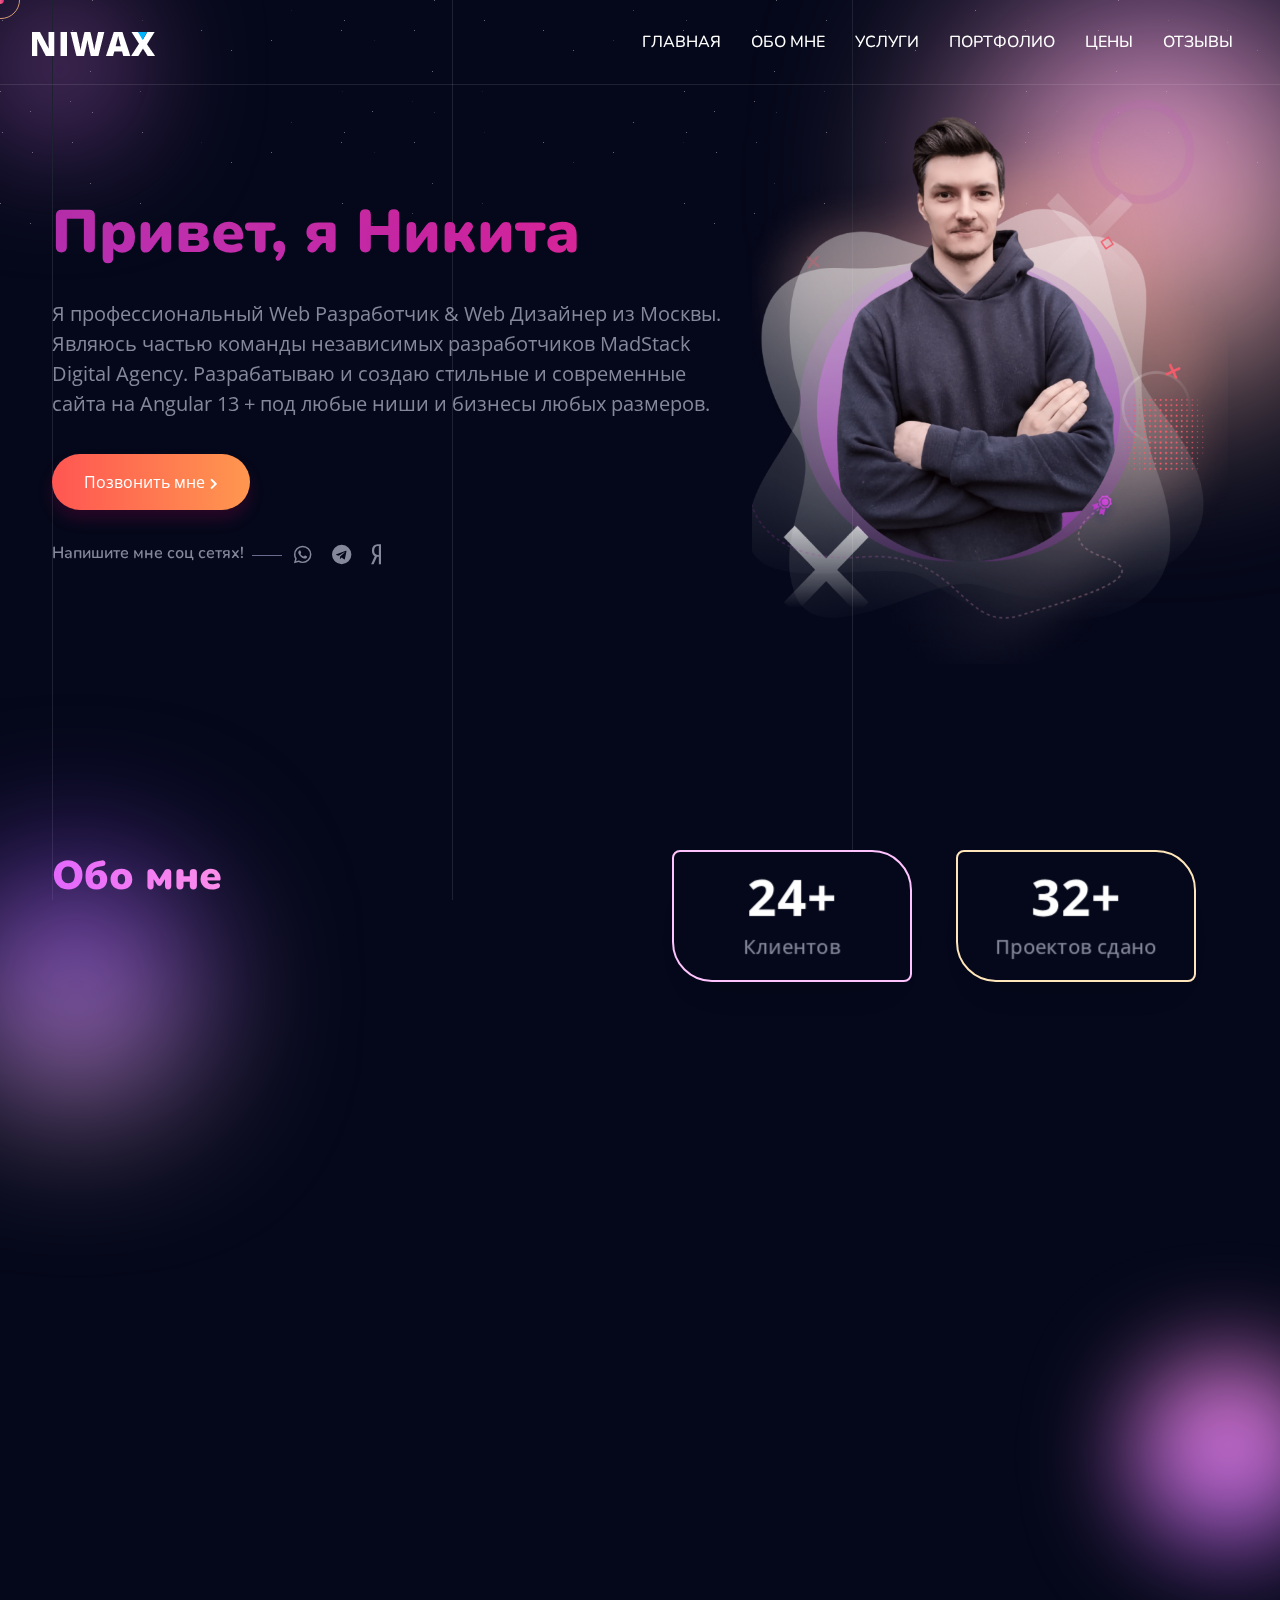
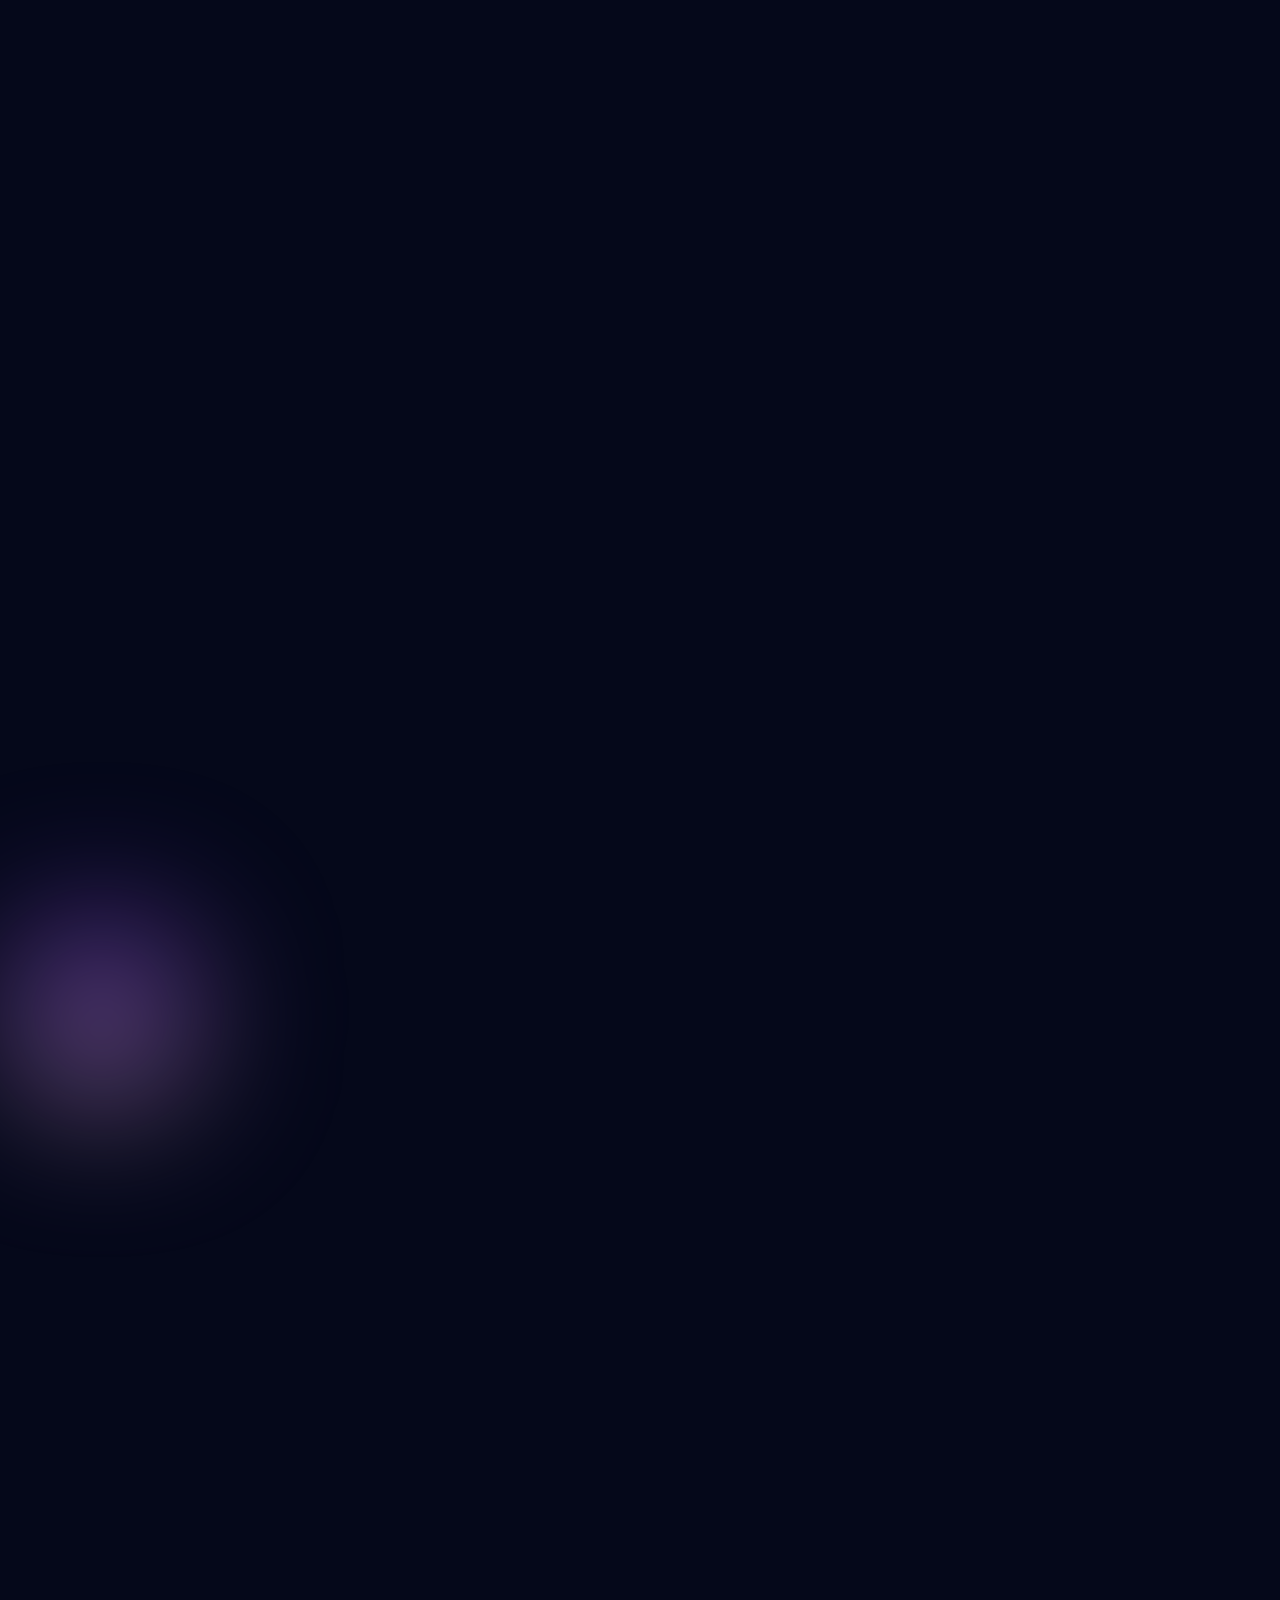
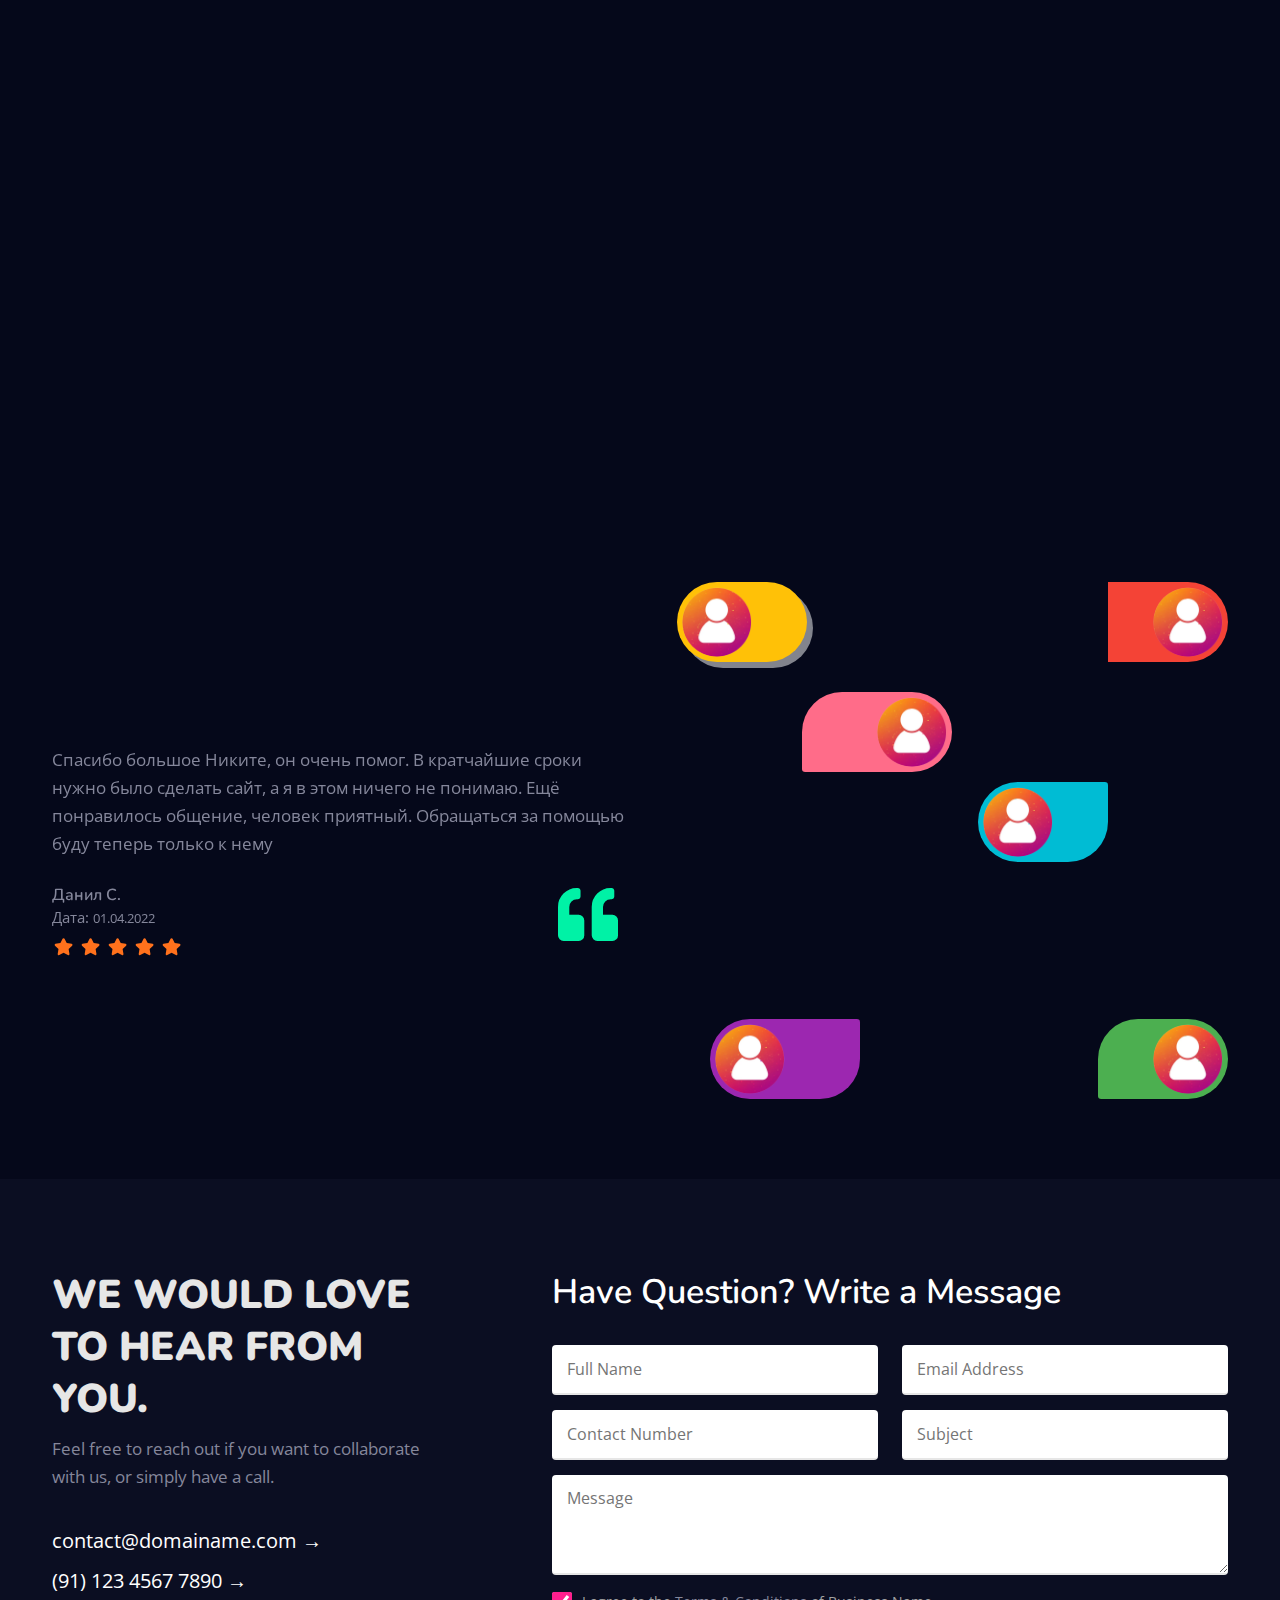
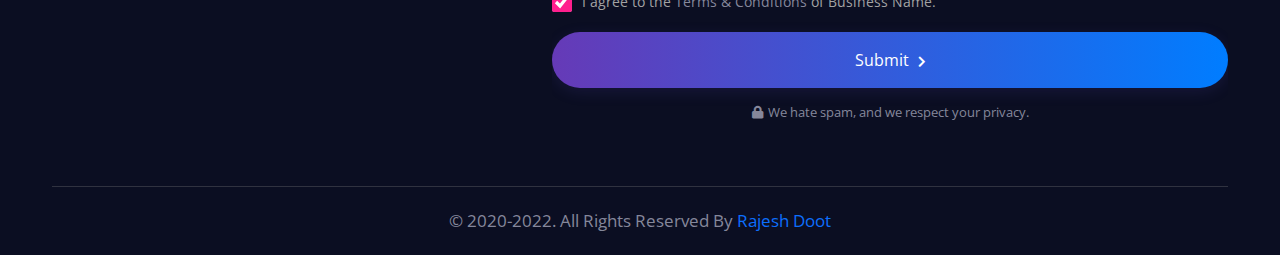
==== commit 8ee20ff0: "fixes" ====
--- a/freelancer-v2-onepage.html
+++ b/freelancer-v2-onepage.html
@@ -100,33 +100,10 @@
                     <li><a href="#price" class="menu-links">Цены</a></li>
                     <li><a href="#clients" class="menu-links">Отзывы</a></li>
                 </ul>
-                <ul class="bottom-nav">
-                    <li class="prb">
-                        <a href="tel:+11111111111">
-                            <svg xmlns="http://www.w3.org/2000/svg" viewBox="0 0 384 384">
-                           <path d="M353.188,252.052c-23.51,0-46.594-3.677-68.469-10.906c-10.719-3.656-23.896-0.302-30.438,6.417l-43.177,32.594
-                              c-50.073-26.729-80.917-57.563-107.281-107.26l31.635-42.052c8.219-8.208,11.167-20.198,7.635-31.448
-                              c-7.26-21.99-10.948-45.063-10.948-68.583C132.146,13.823,118.323,0,101.333,0H30.813C13.823,0,0,13.823,0,30.813
-                              C0,225.563,158.438,384,353.188,384c16.99,0,30.813-13.823,30.813-30.813v-70.323C384,265.875,370.177,252.052,353.188,252.052z"
-                              />
-                        </svg>
-                        </a>
-                    </li>
-                    <li class="prb">
-                        <a href="mailto:somewebmedia@gmail.com">
-                            <svg xmlns="http://www.w3.org/2000/svg" width="24" height="24" viewBox="0 0 24 24">
-                           <path d="M20 4H4c-1.1 0-1.99.9-1.99 2L2 18c0 1.1.9 2 2 2h16c1.1 0 2-.9 2-2V6c0-1.1-.9-2-2-2zm0 4l-8 5-8-5V6l8 5 8-5v2z"/>
-                           <path d="M0 0h24v24H0z" fill="none"/>
-                        </svg>
-                        </a>
-                    </li>
-                    <li class="prb">
-                        <a href="skype:niwax.company?call">
-                            <svg enable-background="new 0 0 24 24" height="18" viewBox="0 0 24 24" width="18" xmlns="http://www.w3.org/2000/svg">
-                           <path d="m23.309 14.547c1.738-7.81-5.104-14.905-13.139-13.543-4.362-2.707-10.17.352-10.17 5.542 0 1.207.333 2.337.912 3.311-1.615 7.828 5.283 14.821 13.311 13.366 5.675 3.001 11.946-2.984 9.086-8.676zm-7.638 4.71c-2.108.867-5.577.872-7.676-.227-2.993-1.596-3.525-5.189-.943-5.189 1.946 0 1.33 2.269 3.295 3.194.902.417 2.841.46 3.968-.3 1.113-.745 1.011-1.917.406-2.477-1.603-1.48-6.19-.892-8.287-3.483-.911-1.124-1.083-3.107.037-4.545 1.952-2.512 7.68-2.665 10.143-.768 2.274 1.76 1.66 4.096-.175 4.096-2.207 0-1.047-2.888-4.61-2.888-2.583 0-3.599 1.837-1.78 2.731 2.466 1.225 8.75.816 8.75 5.603-.005 1.992-1.226 3.477-3.128 4.253z"/>
-                        </svg>
-                        </a>
-                    </li>
+                <ul class="follow-label">
+                    <a href="https://wa.me/+79670596239" target="blank" class="wow bounceIn" data-wow-delay=".4s"><i class="fab fa-whatsapp"></i></a>
+                    <a href="https://t.me/Kapibarra2315" target="blank" class="wow bounceIn" data-wow-delay=".6s"><i class="fab fa-telegram"></i></a>
+                    <a href="https://uslugi.yandex.ru/search?action=addReview&profile=NikitaNovikov-1421965" target="blank" class="wow bounceIn" data-wow-delay=".8s"><i class="fab fa-yandex"></i></a>
                 </ul>
             </nav>
         </div>
@@ -146,10 +123,9 @@
                             <a href="tel:+79670596239" class="niwax-btn2 wow fadeInUp menu-links" data-wow-delay=".6s">Позвонить мне<i class="fas fa-chevron-right fa-icon"></i></a>
                             <div class="follow-label mt30">
                                 <h6>Напишите мне соц сетях!</h6>
-                                <a href="javascript:void(0)" target="blank" class="wow bounceIn" data-wow-delay=".2s"><i class="fab fa-facebook"></i></a>
-                                <a href="javascript:void(0)" target="blank" class="wow bounceIn" data-wow-delay=".4s"><i class="fab fa-instagram"></i></a>
-                                <a href="javascript:void(0)" target="blank" class="wow bounceIn" data-wow-delay=".6s"><i class="fab fa-dribbble"></i></a>
-                                <a href="javascript:void(0)" target="blank" class="wow bounceIn" data-wow-delay=".8s"><i class="fab fa-behance"></i></a>
+                                <a href="https://wa.me/+79670596239" target="blank" class="wow bounceIn" data-wow-delay=".4s"><i class="fab fa-whatsapp"></i></a>
+                                <a href="https://t.me/Kapibarra2315" target="blank" class="wow bounceIn" data-wow-delay=".6s"><i class="fab fa-telegram"></i></a>
+                                <a href="https://uslugi.yandex.ru/search?action=addReview&profile=NikitaNovikov-1421965" target="blank" class="wow bounceIn" data-wow-delay=".8s"><i class="fab fa-yandex"></i></a>
                             </div>
                         </div>
                     </div>
@@ -409,14 +385,14 @@
                 <div class="col-lg-4 mt30">
                     <div class="inforcardttt wow fadeIn" data-wow-delay=".3s">
                         <h2 class="mb0">Дизайн Figma</h2>
-                        <h2>от <span class="price text-effect-3" style="font-weight:900">5 000 ₽</span></h2>
+                        <h2>от <span class="price text-effect-1" style="font-weight:900">5 000 ₽</span></h2>
                         <p class="mt15">Тренды 2022 года в веб дизайне, составление продающей структуры сайта и отработка возражений.</p>
                     </div>
                 </div>
                 <div class="col-lg-4 mt30">
                     <div class="inforcardttt wow fadeIn" data-wow-delay=".4s">
                         <h2 class="mb0">Продвижение</h2>
-                        <h2>от <span class="price text-effect-1" style="font-weight:900">5 000 ₽</span></h2>
+                        <h2>от <span class="price text-effect-4" style="font-weight:900">5 000 ₽</span></h2>
                         <p class="mt15">Продвижение Вашего сайта в РСЯ или Вконтакте. Анализ ниши , сбор семантики, настройка таргета.</p>
                     </div>
                 </div>
@@ -651,10 +627,9 @@
                             <a href="tel:+91123456790">(91) 123 4567 7890 <span>→</span></a>
                         </div>
                         <div class="ff-social-icons mt30">
-                            <a href="javascript:void(0)" target="blank"><i class="fab fa-facebook"></i></a>
-                            <a href="javascript:void(0)" target="blank"><i class="fab fa-twitter"></i></a>
-                            <a href="javascript:void(0)" target="blank"><i class="fab fa-linkedin"></i></a>
-                            <a href="javascript:void(0)" target="blank"><i class="fab fa-instagram"></i></a>
+                            <a href="https://wa.me/+79670596239" target="blank" class="wow bounceIn" data-wow-delay=".4s"><i class="fab fa-whatsapp"></i></a>
+                            <a href="https://t.me/Kapibarra2315" target="blank" class="wow bounceIn" data-wow-delay=".6s"><i class="fab fa-telegram"></i></a>
+                            <a href="https://uslugi.yandex.ru/search?action=addReview&profile=NikitaNovikov-1421965" target="blank" class="wow bounceIn" data-wow-delay=".8s"><i class="fab fa-yandex"></i></a>
                         </div>
                     </div>
                 </div>
--- a/css/style.css
+++ b/css/style.css
@@ -6350,6 +6350,17 @@
     background-image: -moz-linear-gradient(-45deg, #fc00c7 0%, #1c4efd 54%, #00aded 100%);
     background-image: -webkit-linear-gradient(-45deg, #fc00c7 0%, #1c4efd 54%, #00aded 100%);
     background-image: linear-gradient(135deg, #fc00c7 0%, #1c4efd 54%, #00aded 100%);
+    -webkit-background-clip: text;
+    -moz-background-clip: text;
+    background-clip: text;
+    -webkit-text-fill-color: transparent;
+}
+
+.text-effect-4 {
+    background: #fc00c7;
+    background-image: -moz-linear-gradient(-45deg, #fc00c7 0%, #1c4efd 54%, #00aded 100%);
+    background-image: -webkit-linear-gradient(-45deg, #fc00c7 0%, #1c4efd 54%, #00aded 100%);
+    background-image: linear-gradient(115deg, #fc00c7 26%, #1c4efd 74%, #00aded 100%);
     -webkit-background-clip: text;
     -moz-background-clip: text;
     background-clip: text;
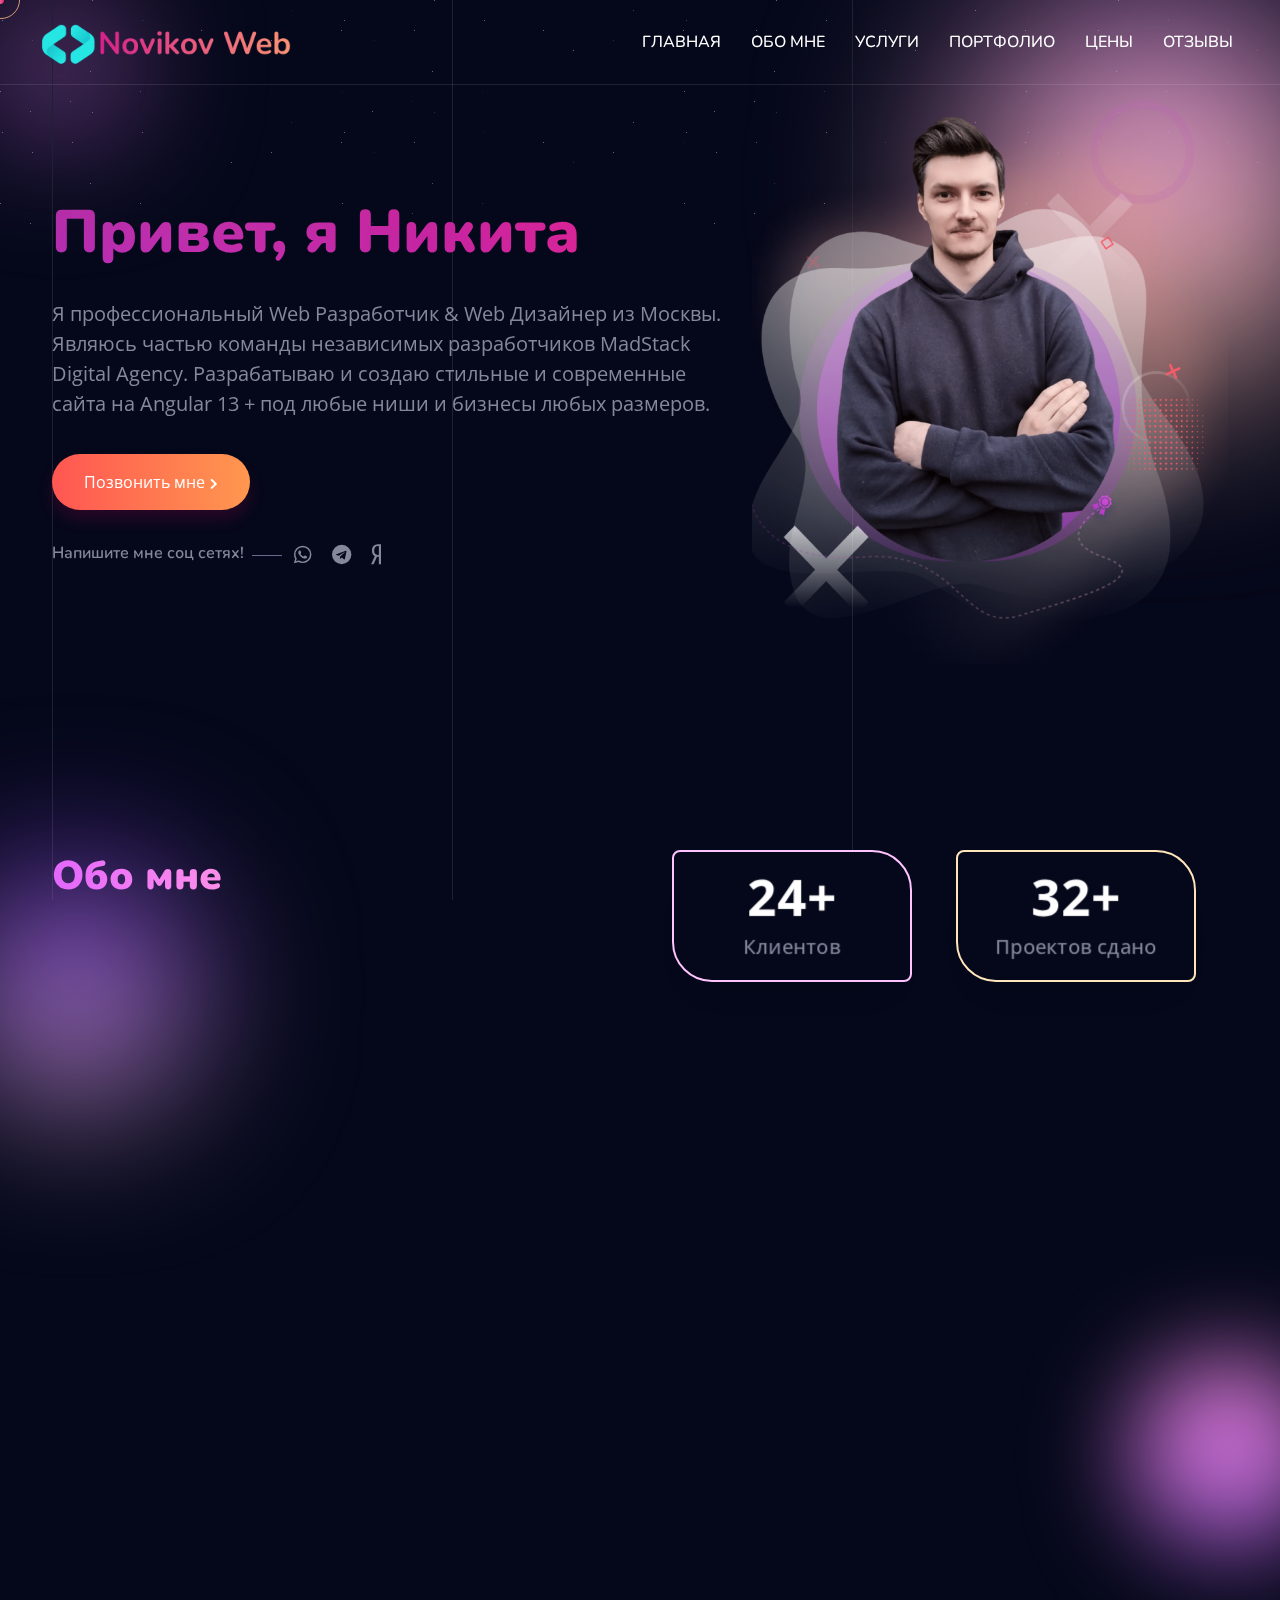
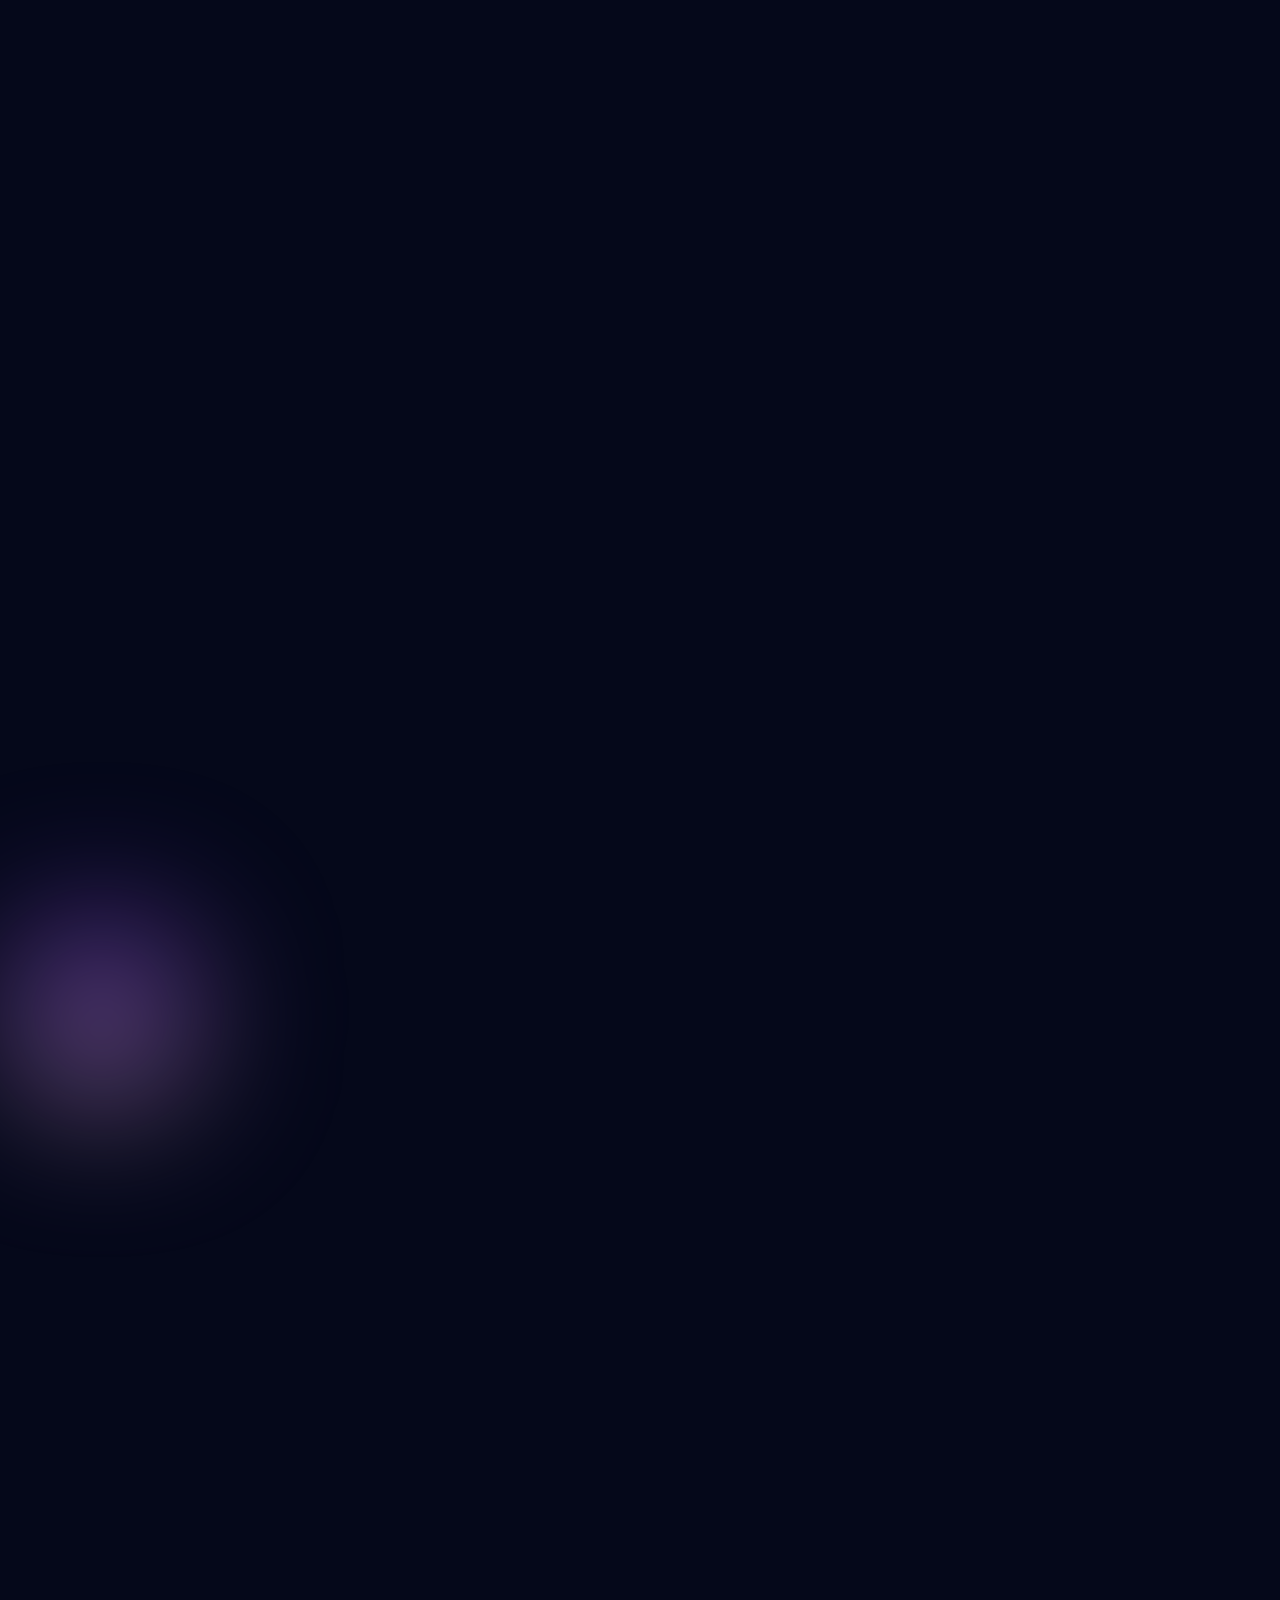
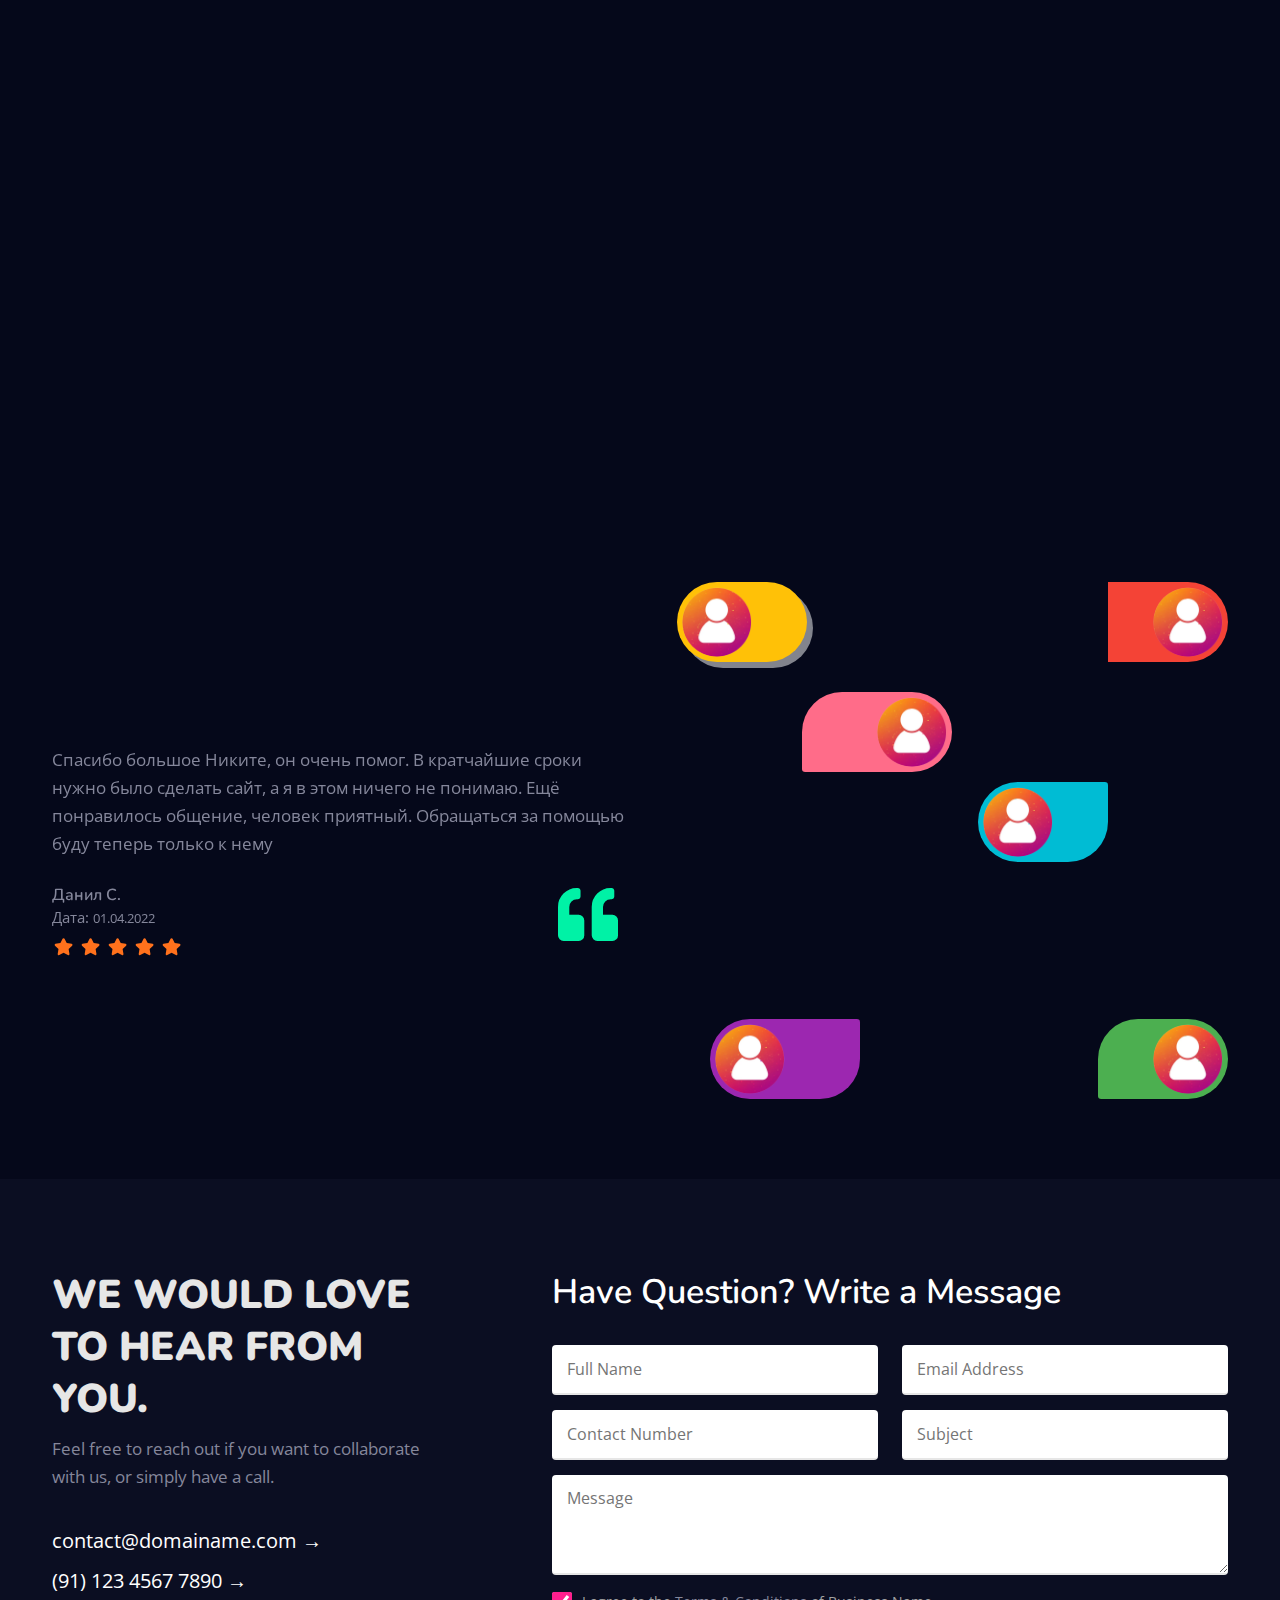
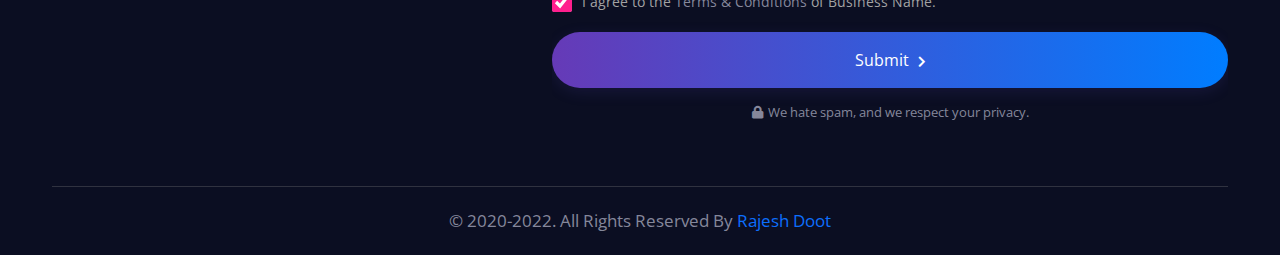
==== commit e31f1dd9: "fixes" ====
--- a/freelancer-v2-onepage.html
+++ b/freelancer-v2-onepage.html
@@ -90,7 +90,7 @@
             <!--Mobile Menu-->
             <nav id="main-nav">
                 <ul class="first-nav">
-                    <li data-nav-custom-content class="logoinsidebar">
+                    <li class="logoinsidebar">
                         <img src="images/logo.png" alt="logo">
                     </li>
                     <li><a href="#home" class="menu-links">Главная</a></li>
--- a/css/style.css
+++ b/css/style.css
@@ -624,11 +624,12 @@
     display: inline-block;
 }
 
-.btn-round-.trngl:after {
+
+/* .btn-round-.trngl:after {
     content: '';
     position: absolute;
-    right: -4px;
-    top: 50%;
+    right: 17px;
+    top: 80%;
     width: 0;
     height: 0;
     border-left: 6px solid transparent;
@@ -636,7 +637,7 @@
     border-top: 8px solid #e8e8e8;
     clear: both;
     transform: translateY(-50%);
-}
+} */
 
 .btshad-b1 {
     -webkit-box-shadow: 0 10px 15px 0px rgba(175, 0, 87, .2);
@@ -7139,8 +7140,8 @@
 
 .hc-offcanvas-nav li.nav-close a,
 .hc-offcanvas-nav li.nav-back a {
-    background: #ffffff;
-    color: #101010;
+    background: rgb(17, 17, 17);
+    color: #fff;
 }
 
 .hc-offcanvas-nav li.nav-close a:hover,
@@ -7183,8 +7184,8 @@
     width: 10px;
     height: 10px;
     margin-top: -3px;
-    border-top: 2px solid #101010;
-    border-left: 2px solid #101010
+    border-top: 2px solid #fff;
+    border-left: 2px solid #fff
 }
 
 .hc-offcanvas-nav li.nav-close span::before {
--- a/css/responsive.css
+++ b/css/responsive.css
@@ -1,474 +1,1439 @@
 /**width 1920 to 992**/
+
 @media screen and (max-width:1920px) and (min-width:992px) {
     .dropdown:hover>.dropdown-menu {
-    display: block;
-    width: max-content;
-    padding: 10px 0px;
-    right: 0;
-    left: auto;}
-    .dropdown>.dropdown-toggle:active {pointer-events: none}
-    }
-    @media only screen and (max-width: 1700px){
-        /**start update 1.9**/
-        html .hero-card-web.mobile-app- {  height: auto;}  
-        .hero-service-cards { margin-top: 70px;}
-        .hero-creative-agenc1, .hero-digital-agency-1 {height: 100vh !important;}
-        /**end update 1.9**/
-    }    
-    /**width 1200**/
-    @media (min-width:1200px) {
-    .container,.container-lg,.container-md,.container-sm,.container-xl {max-width: 1200px}
-    }
-    
-    /**width 1370**/
-    @media only screen and (max-width:1370px) { 
-    .navbar-light .navbar-nav .nav-link {padding: 0px 12px;}
-    .hero-service-cards {margin-top: 90px;}
-    .hero-heading-sec > p {margin: 30px 0;}
-    .image-sr-mm {height: 200px; width: 100%;}
-    .hero-heading-sec h2 {font-size: 45px; line-height: 57px;}
-    .hero-card-web {padding-top: 120px; padding-bottom: 100px; height: 780px;}
-    .hero-main-rp {padding: 0 30px 0 30px; }
-    .hero-section {padding-top: 100px; padding-bottom: 100px; height: 750px}
-    
-     /**start update 1.8**/   
-    .hero-service-cards {margin-top: 50px;}
-    .mobile-app- .hero-heading-sec2 h1 {font-size: 40px;line-height: 50px;}
-    .mobile-app- .hero-heading-sec2 > p { margin: 30px 0 0 0;}
-    .mobile-app- .app-hero-bnr img{    max-width: 80%; margin: 0 auto; display: block;}
-    .mobile-app- h5 {font-size: 17px; line-height: 25px;}
-    html .hero-card-web.mobile-app- {height: auto;}
-    .hero-digital-agency-1 .header-heading h1 { font-size: 60px; line-height: 70px;}
-    .header-heading h1 {font-size: 50px;line-height: 62px;}
-    html .graphic-studio {height: auto;}
-    .business-startup {background-size: cover;}
-    .btn-main{  display: inline-flex; justify-content: center;  white-space: nowrap;  align-items: center;}
-    .hero-card-web { min-height: 780px; height: auto;}
-    /**end update 1.8**/  
-    
-    /**start update 2.0**/  
-    .digitalagency20 { height: auto; padding-top: 120px; padding-bottom: 100px;}
-    .forfullcard h5 { font-size: 18px; line-height: 28px;}
-    .forfullcard .-service-list li a { font-size: 12px;}
-    .forfullcard .-service-list li {padding: 0 5px;}
-    .forfullcard .service-sec-list p {font-size: 14px;line-height: 22px;  margin: 10px 0 0 0;}
-    .forfullcard p { font-size: 16px; line-height: 26px;}
-    /**end update 2.0**/  
-    
-    }
-    /**width 1150**/
-    @media only screen and (max-width:1150px) {
-/**start update 2.1**/ 
-        .priceodernow, .pricingfooter {flex-direction: column;  grid-gap: 15px;}
-/**end update 2.1**/         
-
-    .mouse-cursor{display: none;}    
-    ::-webkit-scrollbar {width:4px;}
-    ::-webkit-scrollbar-track { background: #0d0c40;}
-    .mobile-menu2{display: block;}
-    .service-sec-list h5 {font-size: 15px; line-height: 24px;}
-    .-service-list li a {font-size: 11px;}
-    .-service-list li {padding: 0 3px;}
-    .custom-nav .nav-list {display: none;}
-    .top-header .navbar-light .navbar-nav .nav-link {padding: 0 12px}
-    .header-heading h1 {font-weight: 700; margin-bottom: 30px; font-size: 45px; line-height: 57px}    
-    }
-
-@media (min-width: 992px){
-/**Start-Bootstrap-v5.1.3-update**/ 
-.navbar-expand-lg .navbar-collapse { justify-content: space-between;}
-/**End-Bootstrap-v5.1.3-update**/ 
-
+        display: block;
+        width: max-content;
+        padding: 10px 0px;
+        right: 0;
+        left: auto;
+    }
+    .dropdown>.dropdown-toggle:active {
+        pointer-events: none
+    }
 }
 
+@media only screen and (max-width: 1700px) {
+    /**start update 1.9**/
+    html .hero-card-web.mobile-app- {
+        height: auto;
+    }
+    .hero-service-cards {
+        margin-top: 70px;
+    }
+    .hero-creative-agenc1,
+    .hero-digital-agency-1 {
+        height: 100vh !important;
+    }
+    /**end update 1.9**/
+}
+
+
+/**width 1200**/
+
+@media (min-width:1200px) {
+    .container,
+    .container-lg,
+    .container-md,
+    .container-sm,
+    .container-xl {
+        max-width: 1200px
+    }
+}
+
+
+/**width 1370**/
+
+@media only screen and (max-width:1370px) {
+    .navbar-light .navbar-nav .nav-link {
+        padding: 0px 12px;
+    }
+    .hero-service-cards {
+        margin-top: 90px;
+    }
+    .hero-heading-sec>p {
+        margin: 30px 0;
+    }
+    .image-sr-mm {
+        height: 200px;
+        width: 100%;
+    }
+    .hero-heading-sec h2 {
+        font-size: 45px;
+        line-height: 57px;
+    }
+    .hero-card-web {
+        padding-top: 120px;
+        padding-bottom: 100px;
+        height: 780px;
+    }
+    .hero-main-rp {
+        padding: 0 30px 0 30px;
+    }
+    .hero-section {
+        padding-top: 100px;
+        padding-bottom: 100px;
+        height: 750px
+    }
+    /**start update 1.8**/
+    .hero-service-cards {
+        margin-top: 50px;
+    }
+    .mobile-app- .hero-heading-sec2 h1 {
+        font-size: 40px;
+        line-height: 50px;
+    }
+    .mobile-app- .hero-heading-sec2>p {
+        margin: 30px 0 0 0;
+    }
+    .mobile-app- .app-hero-bnr img {
+        max-width: 80%;
+        margin: 0 auto;
+        display: block;
+    }
+    .mobile-app- h5 {
+        font-size: 17px;
+        line-height: 25px;
+    }
+    html .hero-card-web.mobile-app- {
+        height: auto;
+    }
+    .hero-digital-agency-1 .header-heading h1 {
+        font-size: 60px;
+        line-height: 70px;
+    }
+    .header-heading h1 {
+        font-size: 50px;
+        line-height: 62px;
+    }
+    html .graphic-studio {
+        height: auto;
+    }
+    .business-startup {
+        background-size: cover;
+    }
+    .btn-main {
+        display: inline-flex;
+        justify-content: center;
+        white-space: nowrap;
+        align-items: center;
+    }
+    .hero-card-web {
+        min-height: 780px;
+        height: auto;
+    }
+    /**end update 1.8**/
+    /**start update 2.0**/
+    .digitalagency20 {
+        height: auto;
+        padding-top: 120px;
+        padding-bottom: 100px;
+    }
+    .forfullcard h5 {
+        font-size: 18px;
+        line-height: 28px;
+    }
+    .forfullcard .-service-list li a {
+        font-size: 12px;
+    }
+    .forfullcard .-service-list li {
+        padding: 0 5px;
+    }
+    .forfullcard .service-sec-list p {
+        font-size: 14px;
+        line-height: 22px;
+        margin: 10px 0 0 0;
+    }
+    .forfullcard p {
+        font-size: 16px;
+        line-height: 26px;
+    }
+    /**end update 2.0**/
+}
+
+
+/**width 1150**/
+
+@media only screen and (max-width:1150px) {
+    /**start update 2.1**/
+    .priceodernow,
+    .pricingfooter {
+        flex-direction: column;
+        grid-gap: 15px;
+    }
+    /**end update 2.1**/
+    .mouse-cursor {
+        display: none;
+    }
+     ::-webkit-scrollbar {
+        width: 4px;
+    }
+     ::-webkit-scrollbar-track {
+        background: #0d0c40;
+    }
+    .mobile-menu2 {
+        display: block;
+    }
+    .service-sec-list h5 {
+        font-size: 15px;
+        line-height: 24px;
+    }
+    .-service-list li a {
+        font-size: 11px;
+    }
+    .-service-list li {
+        padding: 0 3px;
+    }
+    .custom-nav .nav-list {
+        display: none;
+    }
+    .top-header .navbar-light .navbar-nav .nav-link {
+        padding: 0 12px
+    }
+    .header-heading h1 {
+        font-weight: 700;
+        margin-bottom: 30px;
+        font-size: 45px;
+        line-height: 57px
+    }
+}
+
+@media (min-width: 992px) {
+    /**Start-Bootstrap-v5.1.3-update**/
+    .navbar-expand-lg .navbar-collapse {
+        justify-content: space-between;
+    }
+    /**End-Bootstrap-v5.1.3-update**/
+}
+
+
 /**width 911**/
-@media only screen and (max-width:991px) { 
-/**Start-Bootstrap-v5.1.3-update**/ 
-.niwax-btn1, .niwax-btn2, .niwax-btn3{ width: max-content;  margin: 0 auto;  display: block;}
-/**End-Bootstrap-v5.1.3-update**/ 
-
-/**Start-2.1-update**/ 
-.niwax-btn1, .niwax-btn2, .niwax-btn3{ width: max-content;  margin: 0 auto;  display: block;}
-.niwaxbtnvideo a{margin: 0;}
-.niwaxbtnvideo {justify-content: center;}
-.formcover{margin-top: 50px;}
-.niwax-company-awards  {grid-template-columns: 100%;}
-.whychooseniwax {  grid-template-columns: auto;   grid-gap: 60px;}
-.niwaxawardrow1{ display: flex;  justify-content: space-between;}
-.niwaxawardrow1 div + div { margin-top: 0;}
-.pairofbtn a{margin: 0;}
-.pairofbtn{flex-direction: column;}
-.nxpb-1{margin-top: 30px;}
-.nxpb-2{margin-top: 30px;}
-.nxpb-3{margin-top: 30px;}
-.order1 {order: 1} .order2 {order: 2} .order3 {order: 3} .order4 {order: 4} .order5 {order: 5} .order6 {order: 6}
-.companyawards {margin-top: 40px;}
-.companytime p { color: #050748;}
-.companytime{background: transparent;}
-.filter-menu { margin-top: 30px;  white-space: nowrap; overflow: auto;}
-.sliderset-nx{grid-template-columns:auto;grid-gap: 30px;}
-.nx-circl-icon{margin: 0 auto;}
-/**End-2.1-update**/
-    
-/**start update 2.0**/ 
-     .contact-block-btm { padding: 30px 30px;   margin-left: 0; margin-top: 50px;} 
-     .pbwide {grid-template-columns: auto;   grid-gap: 50px; padding: 50px 15px;}
-     .img-wide-blocktt {  position: relative;  right: 0;}
-     .innerwidedevice {left: 45px; position: relative; transform: scale(1.1);}
-     .hero-style .btn-main {margin: 0;}
-     .hero-style .slide-title, .hero-style .slide-text, .hero-style .slide-btns { max-width: 100%;}
-     .forfullcard {grid-template-columns: repeat(2, 1fr);}
-    .hero-slider .swiper-container-horizontal > .swiper-pagination-bullets {  left: 0;  right: 0;  transform: translateX(0%);  margin: 0 auto;  text-align: center;}
-    .hero-slider .swiper-button-next, .hero-slider .swiper-button-prev {display: none;}
-     .follow-label {display: flex; justify-content: center;} 
-     .counter-facts{display: grid; grid-template-columns: auto auto;}
-     .counter-facts .hexagon{min-width: auto; padding: 20px 15px;}
-     .counter-facts .counter-no span { font-size: 30px;}
-     .counter-facts .counter-no p { font-size: 14px; line-height: 20px;}
-     .flv2  .header-heading h1 {font-weight: 900;}
-     .nxhs30 {filter: blur(100px); max-width: 140px;}
-     .grid-x{display: none;}
-     .nav-content .logoinsidebar {position: absolute;    top: 0;   left: 0;  background: #fff;  width: 84%;  height: 56px;  display: flex;  align-items: center;}
-     .nav-content .logoinsidebar img{max-width: 100%; height: auto;}
-     .row-forfullcard {grid-template-columns: repeat(3, 1fr);}
-     .hero-style .slide-title h2 { font-size: 40px; line-height: 50px; }
-     .hero-style .slide-text p { font-size: 18px;}
-     .flv2 .header-heading h1 { font-size: 42px;  line-height: 52px;}
-     /**end update 2.0**/  
-    
-     .pvcpolcy p{text-align: left;}
-    .popup-modal1 .modal-dialog {min-height: 100%; margin: 0 0 0 auto; background: #fff; }
-    .popup-modal1 .modal-content{border: 0;}
-    .card-stats .statistics { padding: 15px;}
-    .pr--100 { padding-right: 0px;}
-    .pl--100 { padding-left: 0px;}
-    .pl--50 { padding-left: 0px;}
-    .pr--50 { padding-right: 0px;}
-    .dg-hero-img0 { transform: translateZ(0px); margin-top: 30px;}
-    #testimonials-avatar{text-align: center;}
-    .dot-c1 {position: inherit;width: 80px;height: 80px;border-radius: 100px;border: 0;margin: 8px;}
-    #testimonials-avatar{margin-top: 30px;}
-    .div-portfolio- {padding:30px 20px;}
-    .itm-media-object{text-align: left;}
-    .ag-dg2 {border-radius: 8px 8px 50px 8px;right: 0px;}
-    .ag-dg1 {border-radius: 8px 8px 8px 50px;left: 0px;}
-    .shpdez2 {width: 60px;height: 60px;}
-    .img-block-ca2 .abt-ca2 {border-radius: 50px 00px 50px 0px;position: relative;z-index: 5;width: 90%;}
-    .service-sec-list, .service-sec-brp, .img-block {margin-top: 30px;}
-    .posiqut { opacity: .2;  top: 0;}
-    .tcd {padding: 40px 30px;border-radius: 40px 8px 8px 8px;margin-top: 30px;}
-    .pl50 { padding-left: 0px !important;}
-    .div-item-info{text-align: center; margin-top: 30px;}
-    .testinomial-section-app, .minimal-portfolio{text-align: center;}
-    .client-logoset{padding:0 15px;}
-    .about-sec-app	.text-l {   text-align: center !important;}
-    .cta-card{text-align: center;}
-    .onloadpage .pre-text- { width: 88%;}
-    .video-intro-pp{margin-top: 20px;text-align: center;}
-    .content-sec, .-content-sec  {   display: block !important;}
-    .mr25 { margin-right: 0;}
-    .mobile-app-{text-align: center;}
-    .hero-heading-sec2 h1 {  font-size: 40px;  line-height: 50px;}
-    .sctxt { font-size: 40px;}
-    .portfolio-block { padding: 20px;     display: block;}
-    .portfolio-item-info {  width: 100%;  padding-right: 0;}
-    .portfolio-item-image { width: 100%;  text-align: center; margin-top: 30px;}
-    .portfolio-item-info .reviews-card { padding: 20px;}
-    .header-heading .title-{text-align: center;}
-    .servie-key-points{margin-top: 30px;}
-    .servie-key-points h4{text-align: center;}
-    .service-desc-{text-align: center;}
-    .m-mt50{margin-top: 50px;}
-    .m-mt30{margin-top: 30px;}
-    .lead-gen-client .clients-logo {max-height: max-content; min-height: auto; padding: 30px 10px;}
-    .main-header.sticky {height: 65px;}
-    .main-header.sticky .dsk-logo {line-height: 65px;}
-    .main-header.sticky .nav-brand img {max-height: 55px;}
-    .footer-badges- {margin-top: 20px;}
-    .footer-brands{text-align: center}
-    .ftr-brand-pp .btn-main {width: max-content;margin: 20px 0 0 0;display: block;}
-    .review-icons a {margin-top: 30px;}
-    .review-ref {display: block; align-items: center; justify-content: center; text-align: center;}
-    .service-sec-brp    p {font-size: 15px;line-height: 24px;}
-    .m-mb30{margin-bottom: 30px;}
-    .mt30- {margin-top: 0; }
-    .m-t-c, .text-l{text-align: center !important;}
-    .col-lg-3-cus {width: 50%;}
-    .col-lg-6-cus {width: 50%;}
-    .hero-service-cards {margin-top: 40px;}
-    .hero-content-sec {display: block;text-align: center;margin-top: 40px;}
-    .title-hero-oth p {font-size: 20px;margin: 20px 0 0 0px;}
-    .hero-heading-sec > p {color: #fff000; font-size: 18px; max-width: 100%; margin: 20px 0;}
-    .hero-heading-sec, .end-footer-, .footer-link--{text-align: center}
-    .hero-heading-sec h2 span {display: inline-block;}
-    .hero-card-web {padding-top: 150px;padding-bottom: 100px;height: auto;}
-    .breadcrumb-area {padding: 120px 0px 60px 0px;}
+
+@media only screen and (max-width:991px) {
+    /**Start-Bootstrap-v5.1.3-update**/
+    .niwax-btn1,
+    .niwax-btn2,
+    .niwax-btn3 {
+        width: max-content;
+        margin: 0 auto;
+        display: block;
+    }
+    /**End-Bootstrap-v5.1.3-update**/
+    /**Start-2.1-update**/
+    .niwax-btn1,
+    .niwax-btn2,
+    .niwax-btn3 {
+        width: max-content;
+        margin: 0 auto;
+        display: block;
+    }
+    .niwaxbtnvideo a {
+        margin: 0;
+    }
+    .niwaxbtnvideo {
+        justify-content: center;
+    }
+    .formcover {
+        margin-top: 50px;
+    }
+    .niwax-company-awards {
+        grid-template-columns: 100%;
+    }
+    .whychooseniwax {
+        grid-template-columns: auto;
+        grid-gap: 60px;
+    }
+    .niwaxawardrow1 {
+        display: flex;
+        justify-content: space-between;
+    }
+    .niwaxawardrow1 div+div {
+        margin-top: 0;
+    }
+    .pairofbtn a {
+        margin: 0;
+    }
+    .pairofbtn {
+        flex-direction: column;
+    }
+    .nxpb-1 {
+        margin-top: 30px;
+    }
+    .nxpb-2 {
+        margin-top: 30px;
+    }
+    .nxpb-3 {
+        margin-top: 30px;
+    }
+    .order1 {
+        order: 1
+    }
+    .order2 {
+        order: 2
+    }
+    .order3 {
+        order: 3
+    }
+    .order4 {
+        order: 4
+    }
+    .order5 {
+        order: 5
+    }
+    .order6 {
+        order: 6
+    }
+    .companyawards {
+        margin-top: 40px;
+    }
+    .companytime p {
+        color: #050748;
+    }
+    .companytime {
+        background: transparent;
+    }
+    .filter-menu {
+        margin-top: 30px;
+        white-space: nowrap;
+        overflow: auto;
+    }
+    .sliderset-nx {
+        grid-template-columns: auto;
+        grid-gap: 30px;
+    }
+    .nx-circl-icon {
+        margin: 0 auto;
+    }
+    /**End-2.1-update**/
+    /**start update 2.0**/
+    .contact-block-btm {
+        padding: 30px 30px;
+        margin-left: 0;
+        margin-top: 50px;
+    }
+    .pbwide {
+        grid-template-columns: auto;
+        grid-gap: 50px;
+        padding: 50px 15px;
+    }
+    .img-wide-blocktt {
+        position: relative;
+        right: 0;
+    }
+    .innerwidedevice {
+        left: 45px;
+        position: relative;
+        transform: scale(1.1);
+    }
+    .hero-style .btn-main {
+        margin: 0;
+    }
+    .hero-style .slide-title,
+    .hero-style .slide-text,
+    .hero-style .slide-btns {
+        max-width: 100%;
+    }
+    .forfullcard {
+        grid-template-columns: repeat(2, 1fr);
+    }
+    .hero-slider .swiper-container-horizontal>.swiper-pagination-bullets {
+        left: 0;
+        right: 0;
+        transform: translateX(0%);
+        margin: 0 auto;
+        text-align: center;
+    }
+    .hero-slider .swiper-button-next,
+    .hero-slider .swiper-button-prev {
+        display: none;
+    }
+    .follow-label {
+        display: flex;
+        justify-content: center;
+    }
+    .counter-facts {
+        display: grid;
+        grid-template-columns: auto auto;
+    }
+    .counter-facts .hexagon {
+        min-width: auto;
+        padding: 20px 15px;
+    }
+    .counter-facts .counter-no span {
+        font-size: 30px;
+    }
+    .counter-facts .counter-no p {
+        font-size: 14px;
+        line-height: 20px;
+    }
+    .flv2 .header-heading h1 {
+        font-weight: 900;
+    }
+    .nxhs30 {
+        filter: blur(100px);
+        max-width: 140px;
+    }
+    .grid-x {
+        display: none;
+    }
+    .nav-content .logoinsidebar {
+        position: absolute;
+        top: 0;
+        left: 0;
+        background: rgb(16, 16, 16);
+        width: 84%;
+        height: 56px;
+        display: flex;
+        align-items: center;
+    }
+    .nav-content .logoinsidebar img {
+        max-width: 100%;
+        height: auto;
+    }
+    .row-forfullcard {
+        grid-template-columns: repeat(3, 1fr);
+    }
+    .hero-style .slide-title h2 {
+        font-size: 40px;
+        line-height: 50px;
+    }
+    .hero-style .slide-text p {
+        font-size: 18px;
+    }
+    .flv2 .header-heading h1 {
+        font-size: 42px;
+        line-height: 52px;
+    }
+    /**end update 2.0**/
+    .pvcpolcy p {
+        text-align: left;
+    }
+    .popup-modal1 .modal-dialog {
+        min-height: 100%;
+        margin: 0 0 0 auto;
+        background: #fff;
+    }
+    .popup-modal1 .modal-content {
+        border: 0;
+    }
+    .card-stats .statistics {
+        padding: 15px;
+    }
+    .pr--100 {
+        padding-right: 0px;
+    }
+    .pl--100 {
+        padding-left: 0px;
+    }
+    .pl--50 {
+        padding-left: 0px;
+    }
+    .pr--50 {
+        padding-right: 0px;
+    }
+    .dg-hero-img0 {
+        transform: translateZ(0px);
+        margin-top: 30px;
+    }
+    #testimonials-avatar {
+        text-align: center;
+    }
+    .dot-c1 {
+        position: inherit;
+        width: 80px;
+        height: 80px;
+        border-radius: 100px;
+        border: 0;
+        margin: 8px;
+    }
+    #testimonials-avatar {
+        margin-top: 30px;
+    }
+    .div-portfolio- {
+        padding: 30px 20px;
+    }
+    .itm-media-object {
+        text-align: left;
+    }
+    .ag-dg2 {
+        border-radius: 8px 8px 50px 8px;
+        right: 0px;
+    }
+    .ag-dg1 {
+        border-radius: 8px 8px 8px 50px;
+        left: 0px;
+    }
+    .shpdez2 {
+        width: 60px;
+        height: 60px;
+    }
+    .img-block-ca2 .abt-ca2 {
+        border-radius: 50px 00px 50px 0px;
+        position: relative;
+        z-index: 5;
+        width: 90%;
+    }
+    .service-sec-list,
+    .service-sec-brp,
+    .img-block {
+        margin-top: 30px;
+    }
+    .posiqut {
+        opacity: .2;
+        top: 0;
+    }
+    .tcd {
+        padding: 40px 30px;
+        border-radius: 40px 8px 8px 8px;
+        margin-top: 30px;
+    }
+    .pl50 {
+        padding-left: 0px !important;
+    }
+    .div-item-info {
+        text-align: center;
+        margin-top: 30px;
+    }
+    .testinomial-section-app,
+    .minimal-portfolio {
+        text-align: center;
+    }
+    .client-logoset {
+        padding: 0 15px;
+    }
+    .about-sec-app .text-l {
+        text-align: center !important;
+    }
+    .cta-card {
+        text-align: center;
+    }
+    .onloadpage .pre-text- {
+        width: 88%;
+    }
+    .video-intro-pp {
+        margin-top: 20px;
+        text-align: center;
+    }
+    .content-sec,
+    .-content-sec {
+        display: block !important;
+    }
+    .mr25 {
+        margin-right: 0;
+    }
+    .mobile-app- {
+        text-align: center;
+    }
+    .hero-heading-sec2 h1 {
+        font-size: 40px;
+        line-height: 50px;
+    }
+    .sctxt {
+        font-size: 40px;
+    }
+    .portfolio-block {
+        padding: 20px;
+        display: block;
+    }
+    .portfolio-item-info {
+        width: 100%;
+        padding-right: 0;
+    }
+    .portfolio-item-image {
+        width: 100%;
+        text-align: center;
+        margin-top: 30px;
+    }
+    .portfolio-item-info .reviews-card {
+        padding: 20px;
+    }
+    .header-heading .title- {
+        text-align: center;
+    }
+    .servie-key-points {
+        margin-top: 30px;
+    }
+    .servie-key-points h4 {
+        text-align: center;
+    }
+    .service-desc- {
+        text-align: center;
+    }
+    .m-mt50 {
+        margin-top: 50px;
+    }
+    .m-mt30 {
+        margin-top: 30px;
+    }
+    .lead-gen-client .clients-logo {
+        max-height: max-content;
+        min-height: auto;
+        padding: 30px 10px;
+    }
+    .main-header.sticky {
+        height: 65px;
+    }
+    .main-header.sticky .dsk-logo {
+        line-height: 65px;
+    }
+    .main-header.sticky .nav-brand img {
+        max-height: 55px;
+    }
+    .footer-badges- {
+        margin-top: 20px;
+    }
+    .footer-brands {
+        text-align: center
+    }
+    .ftr-brand-pp .btn-main {
+        width: max-content;
+        margin: 20px 0 0 0;
+        display: block;
+    }
+    .review-icons a {
+        margin-top: 30px;
+    }
+    .review-ref {
+        display: block;
+        align-items: center;
+        justify-content: center;
+        text-align: center;
+    }
+    .service-sec-brp p {
+        font-size: 15px;
+        line-height: 24px;
+    }
+    .m-mb30 {
+        margin-bottom: 30px;
+    }
+    .mt30- {
+        margin-top: 0;
+    }
+    .m-t-c,
+    .text-l {
+        text-align: center !important;
+    }
+    .col-lg-3-cus {
+        width: 50%;
+    }
+    .col-lg-6-cus {
+        width: 50%;
+    }
+    .hero-service-cards {
+        margin-top: 40px;
+    }
+    .hero-content-sec {
+        display: block;
+        text-align: center;
+        margin-top: 40px;
+    }
+    .title-hero-oth p {
+        font-size: 20px;
+        margin: 20px 0 0 0px;
+    }
+    .hero-heading-sec>p {
+        color: #fff000;
+        font-size: 18px;
+        max-width: 100%;
+        margin: 20px 0;
+    }
+    .hero-heading-sec,
+    .end-footer-,
+    .footer-link-- {
+        text-align: center
+    }
+    .hero-heading-sec h2 span {
+        display: inline-block;
+    }
+    .hero-card-web {
+        padding-top: 150px;
+        padding-bottom: 100px;
+        height: auto;
+    }
+    .breadcrumb-area {
+        padding: 120px 0px 60px 0px;
+    }
     .common-heading h2,
     .common-heading h4,
     .common-heading>span,
     .header-heading p,
-    .image-block, .single-image {    text-align: center  }
-    .single-image {margin: 30px auto 0;display: block}
-    .lead-intro-{margin: 30px auto 0;display: block}
-    .portfolio-section:before {height: 300px}
-    .wide-block:after {background-size: 150px;background-position: right bottom;opacity: .6}
-    .block-space- {max-width: 70%}
-    .wide-block {padding: 20px}
-    .navbar .mobile-menu {display: inline-block}
-    .mobile-none {display: none}
-    .navbar-light .navbar-toggler {color: #000;border-color: transparent;}
-    .custom-btn {padding: 0 25px!important;line-height: 42px}
-    .header-heading h1 {font-weight: 700; margin-bottom: 30px; font-size: 38px; line-height: 50px; text-align: center}
-    .header-heading p {font-size: 18px;line-height: 28px;margin-bottom: 35px}
-    .btn-main {width: max-content; margin: 0 auto; display: block}
-    .hero-section {padding-top: 120px;padding-bottom: 80px;height: auto}
-    .image-block {margin-bottom: 30px}
-    .pad-tb {padding-top: 80px;padding-bottom: 80px}
-    .user- {margin: 0 auto;display: table}
-    .opl ul li, .statistics {margin-bottom: 30px}
-    .statistics {text-align: left}
-    .about-agency p, .about-image, .block-1 .small, .block-1 .statnumb, .case-study1 p, .case-study3 p, .common-heading.pp, .email-subs, .filter-menu, .in-stats .statistics, .office-text, .service p, .testimonial-card .t-text {text-align: center}
-    .small {margin-top: 0}
-    .small .statistics span {color: #050748}
-    .statistics-img {width: 80px;    height: 80px;}
-    .small .statistics-img {width: 80px;    height: 80px;}
-    .icon-set, .opl ul li {width: 33.333% }
-    .small .statistics span, .statistics span {font-size: 35px}
-    .opl ul li:last-child {margin-bottom: 0}
-    .testinomial-section {background-size: 0}
-    .testimonial-card .t-text, .work-card-set, .img-design {margin-top: 30px}
-    .testinomial-section .owl-carousel .owl-dots {position: relative;width: 100%;text-align: center;}
-    .pl25 {padding-left: 0!important}
-    .client-thumbs {margin: 30px auto 0;display: table}
-    .enquire-image {margin-top: 30px}
-    .office-card {margin-bottom: 60px}
-    .office-text p {padding: 0;margin: 0 0 20px}
-    .email-subs p {margin-bottom: 30px}
-    .footer-social-media-icons a {margin: 0 10px}
-    .footer-svg {margin: -3px 0 0}
-    .block-1 .small {margin-top: 50px}
-    .in-stats .statistics {margin-bottom: 0;display: inline-block}
-    .block-1 .statnumb {margin: 0}
-    .in-stats .statistics span {font-size: 35px;color: #ff1f8e}
-    .about-image {margin-bottom: 30px}
-    .ps-block {padding: 0;margin: 30px 0 0}
-    .contact-details {margin-top: 60px}
-    .filter-menu, .m-mt30 {margin-top: 30px}
-    .showin-mobile{display: block; }
-    .fl-hero {background-position: center center, center center; background-size: 0px, cover; background-repeat: no-repeat, no-repeat;}
+    .image-block,
+    .single-image {
+        text-align: center
+    }
+    .single-image {
+        margin: 30px auto 0;
+        display: block
+    }
+    .lead-intro- {
+        margin: 30px auto 0;
+        display: block
+    }
+    .portfolio-section:before {
+        height: 300px
+    }
+    .wide-block:after {
+        background-size: 150px;
+        background-position: right bottom;
+        opacity: .6
+    }
+    .block-space- {
+        max-width: 70%
+    }
+    .wide-block {
+        padding: 20px
+    }
+    .navbar .mobile-menu {
+        display: inline-block
+    }
+    .mobile-none {
+        display: none
+    }
+    .navbar-light .navbar-toggler {
+        color: #000;
+        border-color: transparent;
+    }
+    .custom-btn {
+        padding: 0 25px!important;
+        line-height: 42px
+    }
+    .header-heading h1 {
+        font-weight: 700;
+        margin-bottom: 30px;
+        font-size: 38px;
+        line-height: 50px;
+        text-align: center
+    }
+    .header-heading p {
+        font-size: 18px;
+        line-height: 28px;
+        margin-bottom: 35px
+    }
+    .btn-main {
+        width: max-content;
+        margin: 0 auto;
+        display: block
+    }
+    .hero-section {
+        padding-top: 120px;
+        padding-bottom: 80px;
+        height: auto
+    }
+    .image-block {
+        margin-bottom: 30px
+    }
+    .pad-tb {
+        padding-top: 80px;
+        padding-bottom: 80px
+    }
+    .user- {
+        margin: 0 auto;
+        display: table
+    }
+    .opl ul li,
+    .statistics {
+        margin-bottom: 30px
+    }
+    .statistics {
+        text-align: left
+    }
+    .about-agency p,
+    .about-image,
+    .block-1 .small,
+    .block-1 .statnumb,
+    .case-study1 p,
+    .case-study3 p,
+    .common-heading.pp,
+    .email-subs,
+    .filter-menu,
+    .in-stats .statistics,
+    .office-text,
+    .service p,
+    .testimonial-card .t-text {
+        text-align: center
+    }
+    .small {
+        margin-top: 0
+    }
+    .small .statistics span {
+        color: #050748
+    }
+    .statistics-img {
+        width: 80px;
+        height: 80px;
+    }
+    .small .statistics-img {
+        width: 80px;
+        height: 80px;
+    }
+    .icon-set,
+    .opl ul li {
+        width: 33.333%
+    }
+    .small .statistics span,
+    .statistics span {
+        font-size: 35px
+    }
+    .opl ul li:last-child {
+        margin-bottom: 0
+    }
+    .testinomial-section {
+        background-size: 0
+    }
+    .testimonial-card .t-text,
+    .work-card-set,
+    .img-design {
+        margin-top: 30px
+    }
+    .testinomial-section .owl-carousel .owl-dots {
+        position: relative;
+        width: 100%;
+        text-align: center;
+    }
+    .pl25 {
+        padding-left: 0!important
+    }
+    .client-thumbs {
+        margin: 30px auto 0;
+        display: table
+    }
+    .enquire-image {
+        margin-top: 30px
+    }
+    .office-card {
+        margin-bottom: 60px
+    }
+    .office-text p {
+        padding: 0;
+        margin: 0 0 20px
+    }
+    .email-subs p {
+        margin-bottom: 30px
+    }
+    .footer-social-media-icons a {
+        margin: 0 10px
+    }
+    .footer-svg {
+        margin: -3px 0 0
+    }
+    .block-1 .small {
+        margin-top: 50px
+    }
+    .in-stats .statistics {
+        margin-bottom: 0;
+        display: inline-block
+    }
+    .block-1 .statnumb {
+        margin: 0
+    }
+    .in-stats .statistics span {
+        font-size: 35px;
+        color: #ff1f8e
+    }
+    .about-image {
+        margin-bottom: 30px
+    }
+    .ps-block {
+        padding: 0;
+        margin: 30px 0 0
+    }
+    .contact-details {
+        margin-top: 60px
+    }
+    .filter-menu,
+    .m-mt30 {
+        margin-top: 30px
+    }
+    .showin-mobile {
+        display: block;
+    }
+    .fl-hero {
+        background-position: center center, center center;
+        background-size: 0px, cover;
+        background-repeat: no-repeat, no-repeat;
+    }
     .active-dark .fl-hero {
-    background: url(../images/hero/freelancer.png), url(../images/shape/hero-shape.svg),#101010;
-    background-position: center center, center center;
-    background-size: 0px, cover;
-    background-repeat: no-repeat, no-repeat;}
-    .counter-facts{margin: 60px 0 0 0;text-align: center;}
-    .s-block { padding: 50px 15px;}
-    .mmt30{margin-top:30px;}
-    .singl-heripic{margin-top:30px;}
-    .itm-media-object h4 {text-align: left;}
-    .lead-gen-client .clients-logo {    margin: 0 10px;}
-    }
+        background: url(../images/hero/freelancer.png), url(../images/shape/hero-shape.svg), #101010;
+        background-position: center center, center center;
+        background-size: 0px, cover;
+        background-repeat: no-repeat, no-repeat;
+    }
+    .counter-facts {
+        margin: 60px 0 0 0;
+        text-align: center;
+    }
+    .s-block {
+        padding: 50px 15px;
+    }
+    .mmt30 {
+        margin-top: 30px;
+    }
+    .singl-heripic {
+        margin-top: 30px;
+    }
+    .itm-media-object h4 {
+        text-align: left;
+    }
+    .lead-gen-client .clients-logo {
+        margin: 0 10px;
+    }
+}
+
 
 /**width 767**/
+
 @media only screen and (max-width:767px) {
-/*2.2*/
-.cbtn {
-    position: absolute;
-    left: unset;
-    right: 20px;
-    top: 5px;}
-/*2.2*/
-
-
-/**Start-Bootstrap-v5.1.3-update**/ 
-.itm-media-object .media .img-ab- {height: 55px;}
-.quote-css {position: relative;}
-.navbar-expand-lg .navbar-collapse { display: flex!important;  flex-basis: auto;  justify-content: space-between;}
-/**End-Bootstrap-v5.1.3-update**/ 
-
-/**start update 2.1**/ 
-.niwax-logo-awards {grid-template-columns: auto auto; grid-gap: 30px; padding-bottom: 20px;}
-.awardlogo{width: 100%;}
- /**end update 2.1**/
- 
- 
-/**start update 2.0**/ 
-     h1 {  font-size: 38px;  line-height: 48px;}
-    h2 {  font-size: 34px;  line-height: 44px;}
-    h3 {  font-size: 30px;  line-height: 40px;}
-    h4 {  font-size: 20px;  line-height: 30px;}
-    h5 {  font-size: 18px;  line-height: 28px;}
-    h6 {  font-size: 16px;  line-height: 26px;}
-    p {   font-size: 17px;  line-height: 28px;}
-    .row-forfullcard {grid-template-columns: repeat(2, 1fr);}
-    .mobileblock{display: none;}
-    .innerwidedevice {  left: 0; transform: scale(1);}
-    .flv2 .header-heading h1 { font-size: 35px;  line-height: 45px;}
-     /**end update 2.0**/ 
-    
-     /**start update 1.7**/ 
-    .rpb-cart-table table tr td.rpbrs-titl::before, .rpb-cart-table table tr td.rpbrs-titl::before {content: attr(data-title) ":";    font-weight: 700;    float: left;}
-    .rpb-cart-table table tr td, .rpb-cart-table table tr td {  display: block;  text-align: right!important;}
-    .rpb-cart-table table  thead, .rpb-cart-table table thead {  display: none;}
-    .rpb-cart-table table .product-thumbnail{  display: none;}
-    .cart-pg-coupon input, .cart-pg-coupon button {  width: 48%;}
-    .update-cart button{width: 100%;}
-    .post-info a.btn-main {  width: max-content;  margin: 10px 0 0 0;  display: block;}  
-    .desktopblock { border: 6px solid rgb(255 255 255 / 50%); border-radius: 12px;}
-     /**end update 1.7**/   
-        
-    .psforgt{margin-top: 10px;  display: block;  text-align: center;}
-    .social-btnnxx{display: flex;}
-    .login-form-div {max-width: 100%;margin: 0 15px;background: #fff;padding: 30px 20px;border-radius: 8px;}
-    .hero-digital-agency-1 .header-heading h1 {font-size: 40px;line-height: 50px;}
-    .video-review + .video-review{margin-top: 30px;}
-    .video-testimonial {  display: block;}
-    .mr15 { margin-right: 0;}
-    .itm-media-object .media .img-ab- { width: 55px;}
-    .-content-sec .title-hero-oth p { margin: 20px 0 0px 0px;}
-    .app-hero-bnr, .img-hro{margin-top: 30px;}
-    .niwax { transform: translate3d(0,0,0) !important; }
-    .shape-c1, .shape-c2, .shape-c3 {    opacity: 0.3;}
-    .apppg li p { font-size: 15px;}
-    .industry-workfor {padding: 15px; display: block; text-align: center; margin: 0 auto 15px;}
-    .industry-workfor img {width: 45px;}
-    .industry-workfor h6 {margin: 5px 0 0 0px; font-size: 14px; line-height: 20px; }
-    .light-bgs {  padding: 30px 0;}
-    .s-block-content-large {margin: 0 0 0 0px; width: 100%; text-align: center;}
-    .s-card-icon-large {width: 150px; margin: 0 auto 20px;}
-    .wide-sblock {display: block; text-align: left; padding: 30px 20px;}
-    .s-block-content {margin: 0 0 0 0px; text-align: center;}
-    .footer-link-v2 a {padding: 14px 0;}
-    .clients-logo {  padding: 60px 15px;}
-    .cta-call a { font-size: 20px;}
-    .itm-media-object .media-body {  margin-left: 15px; }
+    /*2.2*/
+    .cbtn {
+        position: absolute;
+        left: unset;
+        right: 20px;
+        top: 5px;
+    }
+    /*2.2*/
+    /**Start-Bootstrap-v5.1.3-update**/
+    .itm-media-object .media .img-ab- {
+        height: 55px;
+    }
+    .quote-css {
+        position: relative;
+    }
+    .navbar-expand-lg .navbar-collapse {
+        display: flex!important;
+        flex-basis: auto;
+        justify-content: space-between;
+    }
+    /**End-Bootstrap-v5.1.3-update**/
+    /**start update 2.1**/
+    .niwax-logo-awards {
+        grid-template-columns: auto auto;
+        grid-gap: 30px;
+        padding-bottom: 20px;
+    }
+    .awardlogo {
+        width: 100%;
+    }
+    /**end update 2.1**/
+    /**start update 2.0**/
+    h1 {
+        font-size: 38px;
+        line-height: 48px;
+    }
+    h2 {
+        font-size: 34px;
+        line-height: 44px;
+    }
+    h3 {
+        font-size: 30px;
+        line-height: 40px;
+    }
+    h4 {
+        font-size: 20px;
+        line-height: 30px;
+    }
+    h5 {
+        font-size: 18px;
+        line-height: 28px;
+    }
+    h6 {
+        font-size: 16px;
+        line-height: 26px;
+    }
+    p {
+        font-size: 17px;
+        line-height: 28px;
+    }
+    .row-forfullcard {
+        grid-template-columns: repeat(2, 1fr);
+    }
+    .mobileblock {
+        display: none;
+    }
+    .innerwidedevice {
+        left: 0;
+        transform: scale(1);
+    }
+    .flv2 .header-heading h1 {
+        font-size: 35px;
+        line-height: 45px;
+    }
+    /**end update 2.0**/
+    /**start update 1.7**/
+    .rpb-cart-table table tr td.rpbrs-titl::before,
+    .rpb-cart-table table tr td.rpbrs-titl::before {
+        content: attr(data-title) ":";
+        font-weight: 700;
+        float: left;
+    }
+    .rpb-cart-table table tr td,
+    .rpb-cart-table table tr td {
+        display: block;
+        text-align: right!important;
+    }
+    .rpb-cart-table table thead,
+    .rpb-cart-table table thead {
+        display: none;
+    }
+    .rpb-cart-table table .product-thumbnail {
+        display: none;
+    }
+    .cart-pg-coupon input,
+    .cart-pg-coupon button {
+        width: 48%;
+    }
+    .update-cart button {
+        width: 100%;
+    }
+    .post-info a.btn-main {
+        width: max-content;
+        margin: 10px 0 0 0;
+        display: block;
+    }
+    .desktopblock {
+        border: 6px solid rgb(255 255 255 / 50%);
+        border-radius: 12px;
+    }
+    /**end update 1.7**/
+    .psforgt {
+        margin-top: 10px;
+        display: block;
+        text-align: center;
+    }
+    .social-btnnxx {
+        display: flex;
+    }
+    .login-form-div {
+        max-width: 100%;
+        margin: 0 15px;
+        background: #fff;
+        padding: 30px 20px;
+        border-radius: 8px;
+    }
+    .hero-digital-agency-1 .header-heading h1 {
+        font-size: 40px;
+        line-height: 50px;
+    }
+    .video-review+.video-review {
+        margin-top: 30px;
+    }
+    .video-testimonial {
+        display: block;
+    }
+    .mr15 {
+        margin-right: 0;
+    }
+    .itm-media-object .media .img-ab- {
+        width: 55px;
+    }
+    .-content-sec .title-hero-oth p {
+        margin: 20px 0 0px 0px;
+    }
+    .app-hero-bnr,
+    .img-hro {
+        margin-top: 30px;
+    }
+    .niwax {
+        transform: translate3d(0, 0, 0) !important;
+    }
+    .shape-c1,
+    .shape-c2,
+    .shape-c3 {
+        opacity: 0.3;
+    }
+    .apppg li p {
+        font-size: 15px;
+    }
+    .industry-workfor {
+        padding: 15px;
+        display: block;
+        text-align: center;
+        margin: 0 auto 15px;
+    }
+    .industry-workfor img {
+        width: 45px;
+    }
+    .industry-workfor h6 {
+        margin: 5px 0 0 0px;
+        font-size: 14px;
+        line-height: 20px;
+    }
+    .light-bgs {
+        padding: 30px 0;
+    }
+    .s-block-content-large {
+        margin: 0 0 0 0px;
+        width: 100%;
+        text-align: center;
+    }
+    .s-card-icon-large {
+        width: 150px;
+        margin: 0 auto 20px;
+    }
+    .wide-sblock {
+        display: block;
+        text-align: left;
+        padding: 30px 20px;
+    }
+    .s-block-content {
+        margin: 0 0 0 0px;
+        text-align: center;
+    }
+    .footer-link-v2 a {
+        padding: 14px 0;
+    }
+    .clients-logo {
+        padding: 60px 15px;
+    }
+    .cta-call a {
+        font-size: 20px;
+    }
+    .itm-media-object .media-body {
+        margin-left: 15px;
+    }
     /*.itm-media-object .media img {width: 50px;}*/
-    .badges-content p {  padding: 0 0px;  }
-    .footer-badges- li a img {width: 100%;}
-    .service-sec-list h5 {font-size: 18px; line-height: 28px;}
-    .-service-list li a {font-size: 13px;}
-    .skyline-img {text-align: center;}
-    .-cta-btn p {margin: 0 0px 30px 0px; font-size: 25px; line-height: 35px;}
-    .free-cta-title {display: block;}
-    .col-lg-6-cus {width: 100%; text-align: center;}
-    .col-lg-3-cus {width: 100%; text-align: center;}
-    .service-slide {max-width: initial;}
-    .about-freelance p{text-align:center;}
-    .about-lead-gen p{text-align:center;}
-    .why-choos-lg p{text-align:center;}
-    .why-choos-lg .media-body p{text-align:left;}
-    .follow-label h6 {  margin: 0 0px 10px 0px;}
-    .follow-label {display: block;text-align: center;}
-    .follow-label h6:after { content:none;}
-    .follow-label a { font-size: 20px;}
-    .tabs-layout .nav-tabs .nav-link {padding: 12px 35px; margin: 0 auto 10px}
-    .tabs-layout .nav-tabs .nav-item {margin-bottom: 5px; display: contents}
-    .about-statistics .statistics, .form-blog {margin-bottom: 30px}   
-    .pad-tb {padding-top: 60px; padding-bottom: 60px}
-    .icon-set, .opl ul li {width: 50%}
+    .badges-content p {
+        padding: 0 0px;
+    }
+    .footer-badges- li a img {
+        width: 100%;
+    }
+    .service-sec-list h5 {
+        font-size: 18px;
+        line-height: 28px;
+    }
+    .-service-list li a {
+        font-size: 13px;
+    }
+    .skyline-img {
+        text-align: center;
+    }
+    .-cta-btn p {
+        margin: 0 0px 30px 0px;
+        font-size: 25px;
+        line-height: 35px;
+    }
+    .free-cta-title {
+        display: block;
+    }
+    .col-lg-6-cus {
+        width: 100%;
+        text-align: center;
+    }
+    .col-lg-3-cus {
+        width: 100%;
+        text-align: center;
+    }
+    .service-slide {
+        max-width: initial;
+    }
+    .about-freelance p {
+        text-align: center;
+    }
+    .about-lead-gen p {
+        text-align: center;
+    }
+    .why-choos-lg p {
+        text-align: center;
+    }
+    .why-choos-lg .media-body p {
+        text-align: left;
+    }
+    .follow-label h6 {
+        margin: 0 0px 10px 0px;
+    }
+    .follow-label {
+        display: block;
+        text-align: center;
+    }
+    .follow-label h6:after {
+        content: none;
+    }
+    .follow-label a {
+        font-size: 20px;
+    }
+    .tabs-layout .nav-tabs .nav-link {
+        padding: 12px 35px;
+        margin: 0 auto 10px
+    }
+    .tabs-layout .nav-tabs .nav-item {
+        margin-bottom: 5px;
+        display: contents
+    }
+    .about-statistics .statistics,
+    .form-blog {
+        margin-bottom: 30px
+    }
+    .pad-tb {
+        padding-top: 60px;
+        padding-bottom: 60px
+    }
+    .icon-set,
+    .opl ul li {
+        width: 50%
+    }
     .email-subs-form button {
-    width: 55px;
-    height: 55px;
-    border-radius: 100px;
-    font-size: 0;
-    line-height: 55px;
-    padding: 5px;
-    text-align: center}
-    .email-subs-form input {width: 100%; height: 65px; padding: 0 30px}
-    .shape-a1 {bottom: -130px; left: -50px}
-    .shape-a2 {bottom: -30px; right: -70px}
-    .portfolio-meta {margin-top: 30px }
-    .pr25 {padding-right: 0!important}
-    .form-blog {background: #fafafb; padding: 30px 15px}
-    }
-    /**width 576**/
-    @media (min-width:576px) {
-    .modal-dialog {max-width: 400px; margin: 1.75rem auto}
-    }
-    /**width 580**/
-    @media (max-width:580px) {
-    .ftr-brand-pp .btn-main {width: max-content; margin: 20px auto 0; display: block;}
-    .ftr-brand-pp{text-align: center;}
-    }
-    /**width 520**/
-    @media only screen and (max-width:520px) {
- /**start update 2.1**/ 
-        .awardbgwithtext p {white-space: break-spaces;} 
-        .niwaxawardrow1 {white-space: nowrap; overflow: auto;   display: grid;  grid-template-columns: 150px 150px 150px;   grid-gap: 20px; }
-/**start update 2.1**/   
-
-    /**start update 2.0**/ 
-    .row-forfullcard {  grid-template-columns: repeat(1, 1fr);}
-    .fullservicecard{text-align: center;}
-    .forfullcard {grid-template-columns: repeat(1, 1fr); padding: 20px 0;}
-    .info-list-ul { grid-template-columns: repeat(1,minmax(0,1fr));}
-    .connect-block a span.small-text {font-size: 13px; letter-spacing: 0px;}
-    .connect-block a span.large-text { font-size: 18px;   line-height: 28px;}
-    .text-fld-nx { padding: 0 0 0 15px;}
-    .icon-fld-nx {font-size: 22px; margin: 0px 15px 0 0px;} 
-    /**end update 2.0**/     
-    
-    /**start update 1.7**/ 
-    .btn-grp a + a{margin-top: 15px;}
-    .btn-grp a {width: 100%; margin: 0;}
-    .custom-control label {font-size: 12px; padding: 0 0 0 8px; text-indent: 1px; line-height: 16px; }
-    /**end update 1.7**/ 
-    
-    .service-point-2 li {  float: none;     width: 100%;}
-    .hero-heading-sec h2 {font-size: 35px; line-height: 45px;}
-    .footer-badges- {display: flow-root; justify-content: space-between;}
-    .footer-badges- li {display: block; width: 50%; float: left; padding: 0 6px;}
-    .m-pad{padding: 0;}
-    .main-header {padding: 0 15px;}
-    .title-serv-c {text-align: center;}
-    .author-block .media, .contact-details .media {display: block}
-    h1 {font-size: 32px; line-height: 42px;}
-    .bread-title h2,h2 {font-size: 26px; line-height: 36px;}
-    h3 {font-size: 24px; line-height: 34px}
-    h4 {font-size: 20px; line-height: 30px}
-    h5 {font-size: 18px; line-height: 26px}
-    h6 {font-size: 16px; line-height: 24px}
-    .small .statistics span, .statistics span { font-size: 30px }
-    .custom-control label {font-size: 12px}
-    .contact-details .media-body {padding: 0; margin: 20px 0 0}
-    .shape-a1 {bottom: -130px; left: -150px}
-    .filters .filter-menu li {padding: 20px 12px;  margin-bottom: 6px;}
+        width: 55px;
+        height: 55px;
+        border-radius: 100px;
+        font-size: 0;
+        line-height: 55px;
+        padding: 5px;
+        text-align: center
+    }
+    .email-subs-form input {
+        width: 100%;
+        height: 65px;
+        padding: 0 30px
+    }
+    .shape-a1 {
+        bottom: -130px;
+        left: -50px
+    }
+    .shape-a2 {
+        bottom: -30px;
+        right: -70px
+    }
+    .portfolio-meta {
+        margin-top: 30px
+    }
+    .pr25 {
+        padding-right: 0!important
+    }
+    .form-blog {
+        background: #fafafb;
+        padding: 30px 15px
+    }
+}
+
+
+/**width 576**/
+
+@media (min-width:576px) {
+    .modal-dialog {
+        max-width: 400px;
+        margin: 1.75rem auto
+    }
+}
+
+
+/**width 580**/
+
+@media (max-width:580px) {
+    .ftr-brand-pp .btn-main {
+        width: max-content;
+        margin: 20px auto 0;
+        display: block;
+    }
+    .ftr-brand-pp {
+        text-align: center;
+    }
+}
+
+
+/**width 520**/
+
+@media only screen and (max-width:520px) {
+    /**start update 2.1**/
+    .awardbgwithtext p {
+        white-space: break-spaces;
+    }
+    .niwaxawardrow1 {
+        white-space: nowrap;
+        overflow: auto;
+        display: grid;
+        grid-template-columns: 150px 150px 150px;
+        grid-gap: 20px;
+    }
+    /**start update 2.1**/
+    /**start update 2.0**/
+    .row-forfullcard {
+        grid-template-columns: repeat(1, 1fr);
+    }
+    .fullservicecard {
+        text-align: center;
+    }
+    .forfullcard {
+        grid-template-columns: repeat(1, 1fr);
+        padding: 20px 0;
+    }
+    .info-list-ul {
+        grid-template-columns: repeat(1, minmax(0, 1fr));
+    }
+    .connect-block a span.small-text {
+        font-size: 13px;
+        letter-spacing: 0px;
+    }
+    .connect-block a span.large-text {
+        font-size: 18px;
+        line-height: 28px;
+    }
+    .text-fld-nx {
+        padding: 0 0 0 15px;
+    }
+    .icon-fld-nx {
+        font-size: 22px;
+        margin: 0px 15px 0 0px;
+    }
+    /**end update 2.0**/
+    /**start update 1.7**/
+    .btn-grp a+a {
+        margin-top: 15px;
+    }
+    .btn-grp a {
+        width: 100%;
+        margin: 0;
+    }
+    .custom-control label {
+        font-size: 12px;
+        padding: 0 0 0 8px;
+        text-indent: 1px;
+        line-height: 16px;
+    }
+    /**end update 1.7**/
+    .service-point-2 li {
+        float: none;
+        width: 100%;
+    }
+    .hero-heading-sec h2 {
+        font-size: 35px;
+        line-height: 45px;
+    }
+    .footer-badges- {
+        display: flow-root;
+        justify-content: space-between;
+    }
+    .footer-badges- li {
+        display: block;
+        width: 50%;
+        float: left;
+        padding: 0 6px;
+    }
+    .m-pad {
+        padding: 0;
+    }
+    .main-header {
+        padding: 0 15px;
+    }
+    .title-serv-c {
+        text-align: center;
+    }
+    .author-block .media,
+    .contact-details .media {
+        display: block
+    }
+    h1 {
+        font-size: 32px;
+        line-height: 42px;
+    }
+    .bread-title h2,
+    h2 {
+        font-size: 26px;
+        line-height: 36px;
+    }
+    h3 {
+        font-size: 24px;
+        line-height: 34px
+    }
+    h4 {
+        font-size: 20px;
+        line-height: 30px
+    }
+    h5 {
+        font-size: 18px;
+        line-height: 26px
+    }
+    h6 {
+        font-size: 16px;
+        line-height: 24px
+    }
+    .small .statistics span,
+    .statistics span {
+        font-size: 30px
+    }
+    .custom-control label {
+        font-size: 12px
+    }
+    .contact-details .media-body {
+        padding: 0;
+        margin: 20px 0 0
+    }
+    .shape-a1 {
+        bottom: -130px;
+        left: -150px
+    }
+    .filters .filter-menu li {
+        padding: 20px 12px;
+        margin-bottom: 6px;
+    }
     .comments-block .user-info h5 span {
-    font-size: 15px;
-    text-align: left;
-    float: none;
-    color: #6a6a8e;
-    display: block;
-    padding: 5px 0 0}
-    .author-block .user-info {margin: 15px 0 0}
-    .replied {padding-left: 0}
-    }
-    /**width 350**/
-    @media only screen and (max-width:350px) {
-    .header-heading h1 {font-size: 30px; line-height: 40px}
-    h2 { font-size: 24px; line-height: 32px}
-    .info-card a {font-size: 16px}
-    .custom-btn {padding: 0 14px!important; line-height: 42px}
-    .filters .filter-menu li {font-size: 12px}
-    .case-study4 .card-stats .statistics {padding: 10px}
-    .case-study4 .statistics h3 {font-size: 15px; margin: 10px 0 0}
-    }
-
-
-    /*update 2.3*/
-    @media only screen and (max-width:1150px) {
-    .hidedesktop{display:block !important;}
-   .right-end-btn{display: flex  !important;}
-   .hidemobile{display: none !important;} 
-    }
-     @media only screen and (max-width:767px) { 
-     .innerbody{grid-template-columns: repeat(1,1fr);grid-gap: 0;}
-     .locations { grid-template-columns: repeat(1, 1fr); grid-gap: 30px; }
-    }
-    
-    
-    
-    
-    
-     
-    +        font-size: 15px;
+        text-align: left;
+        float: none;
+        color: #6a6a8e;
+        display: block;
+        padding: 5px 0 0
+    }
+    .author-block .user-info {
+        margin: 15px 0 0
+    }
+    .replied {
+        padding-left: 0
+    }
+}
+
+
+/**width 350**/
+
+@media only screen and (max-width:350px) {
+    .header-heading h1 {
+        font-size: 30px;
+        line-height: 40px
+    }
+    h2 {
+        font-size: 24px;
+        line-height: 32px
+    }
+    .info-card a {
+        font-size: 16px
+    }
+    .custom-btn {
+        padding: 0 14px!important;
+        line-height: 42px
+    }
+    .filters .filter-menu li {
+        font-size: 12px
+    }
+    .case-study4 .card-stats .statistics {
+        padding: 10px
+    }
+    .case-study4 .statistics h3 {
+        font-size: 15px;
+        margin: 10px 0 0
+    }
+}
+
+
+/*update 2.3*/
+
+@media only screen and (max-width:1150px) {
+    .hidedesktop {
+        display: block !important;
+    }
+    .right-end-btn {
+        display: flex !important;
+    }
+    .hidemobile {
+        display: none !important;
+    }
+}
+
+@media only screen and (max-width:767px) {
+    .innerbody {
+        grid-template-columns: repeat(1, 1fr);
+        grid-gap: 0;
+    }
+    .locations {
+        grid-template-columns: repeat(1, 1fr);
+        grid-gap: 30px;
+    }
+}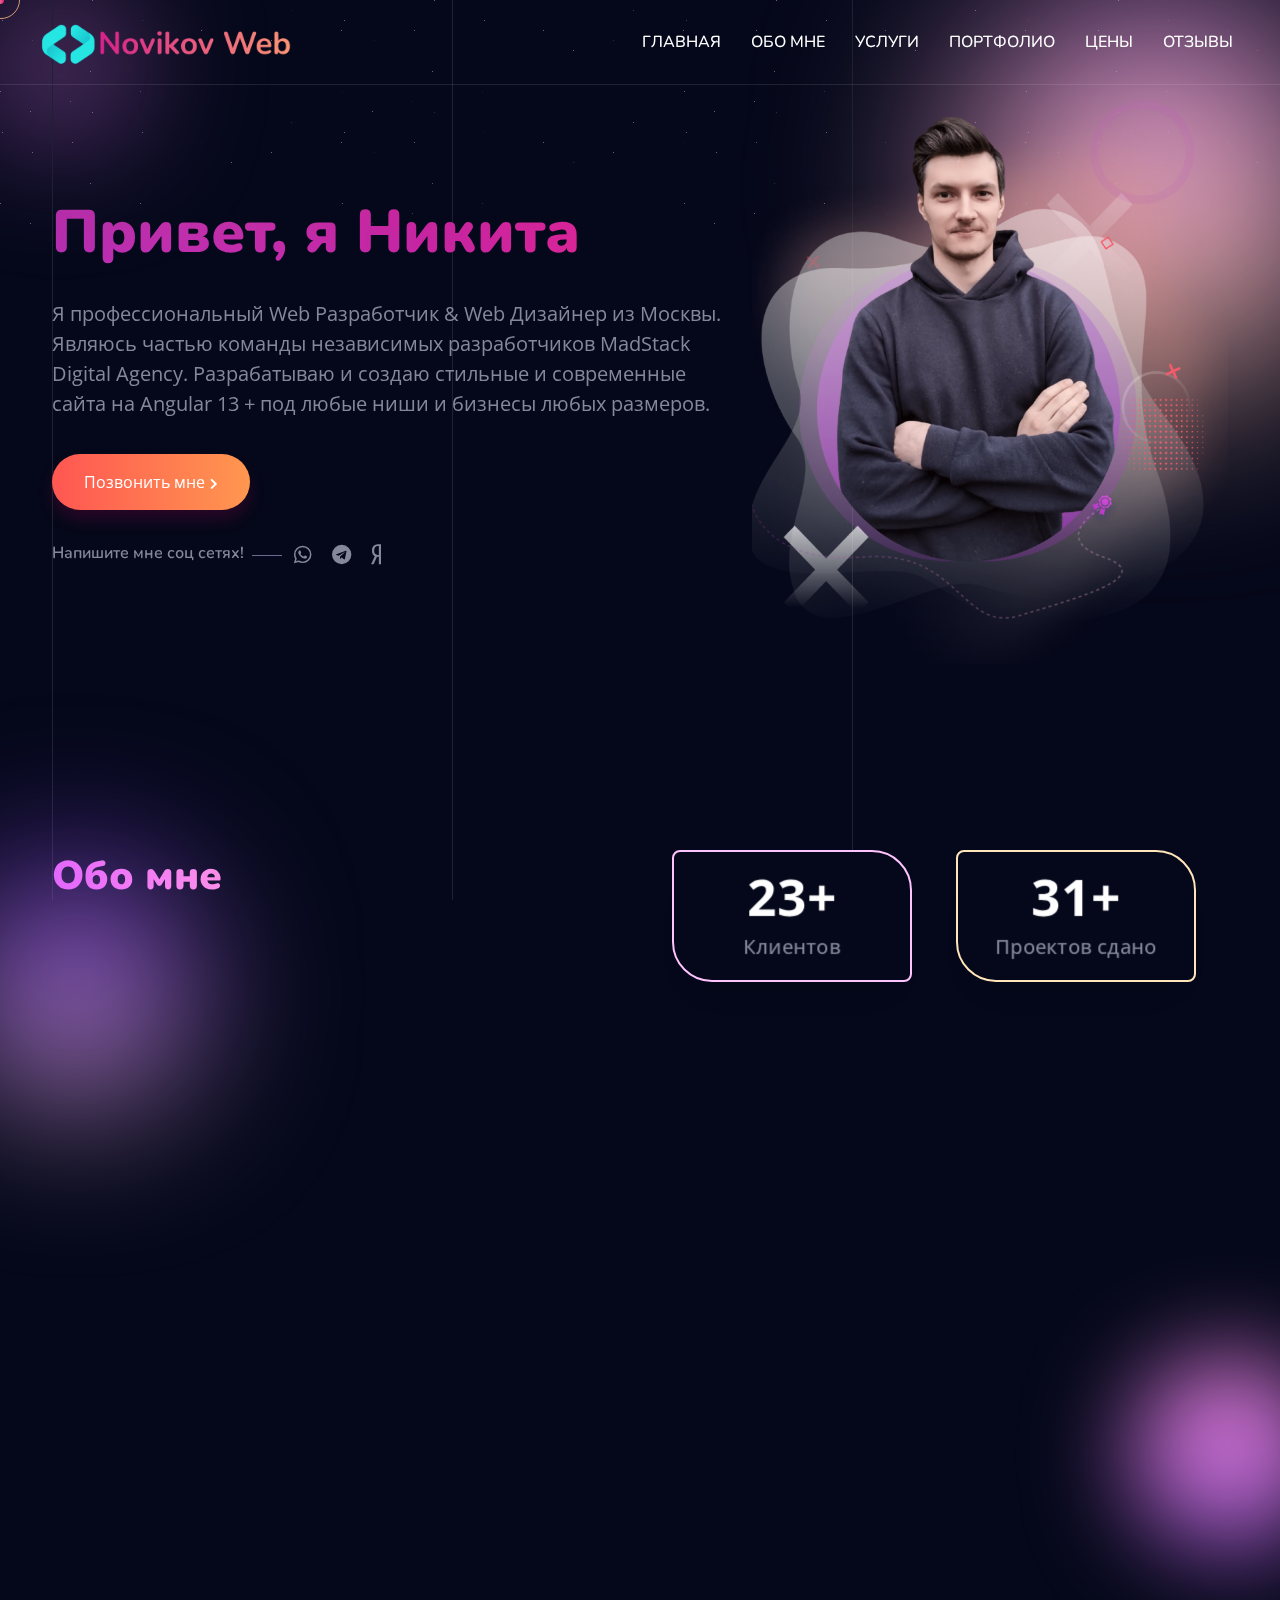
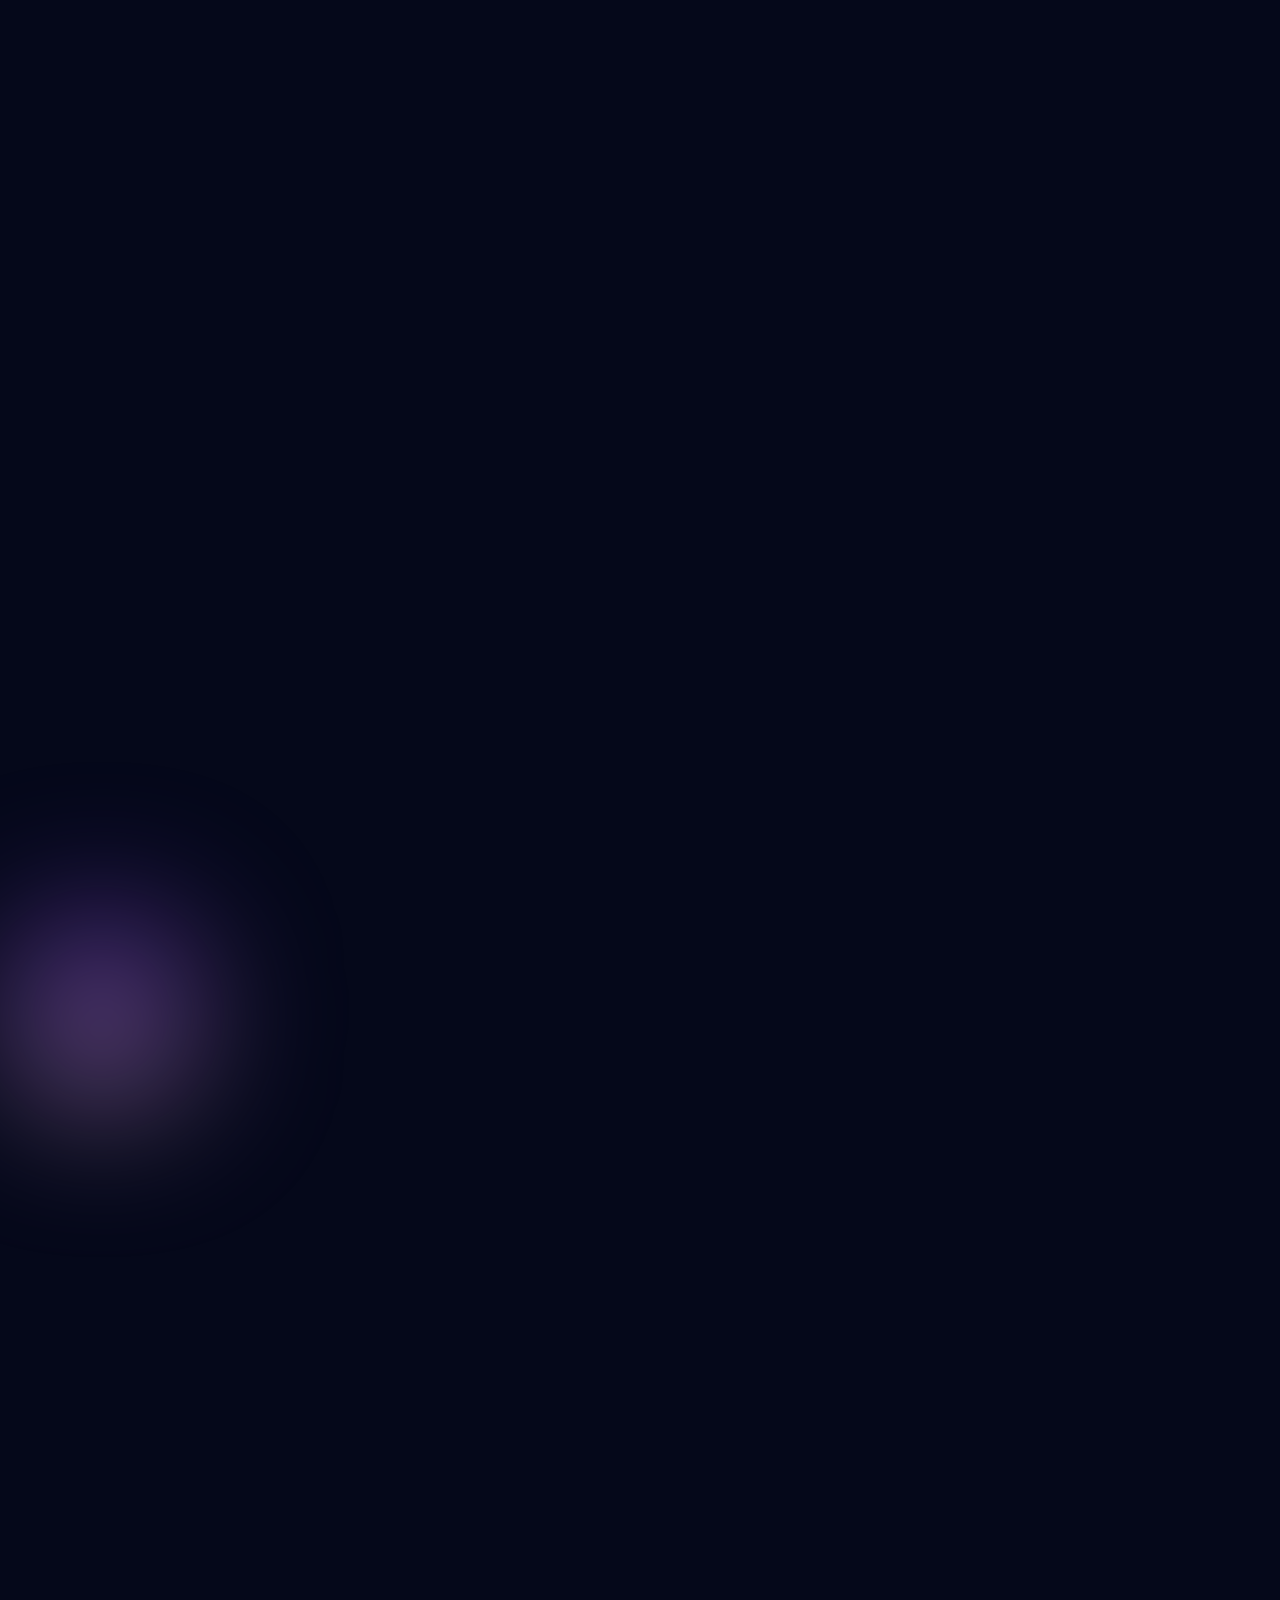
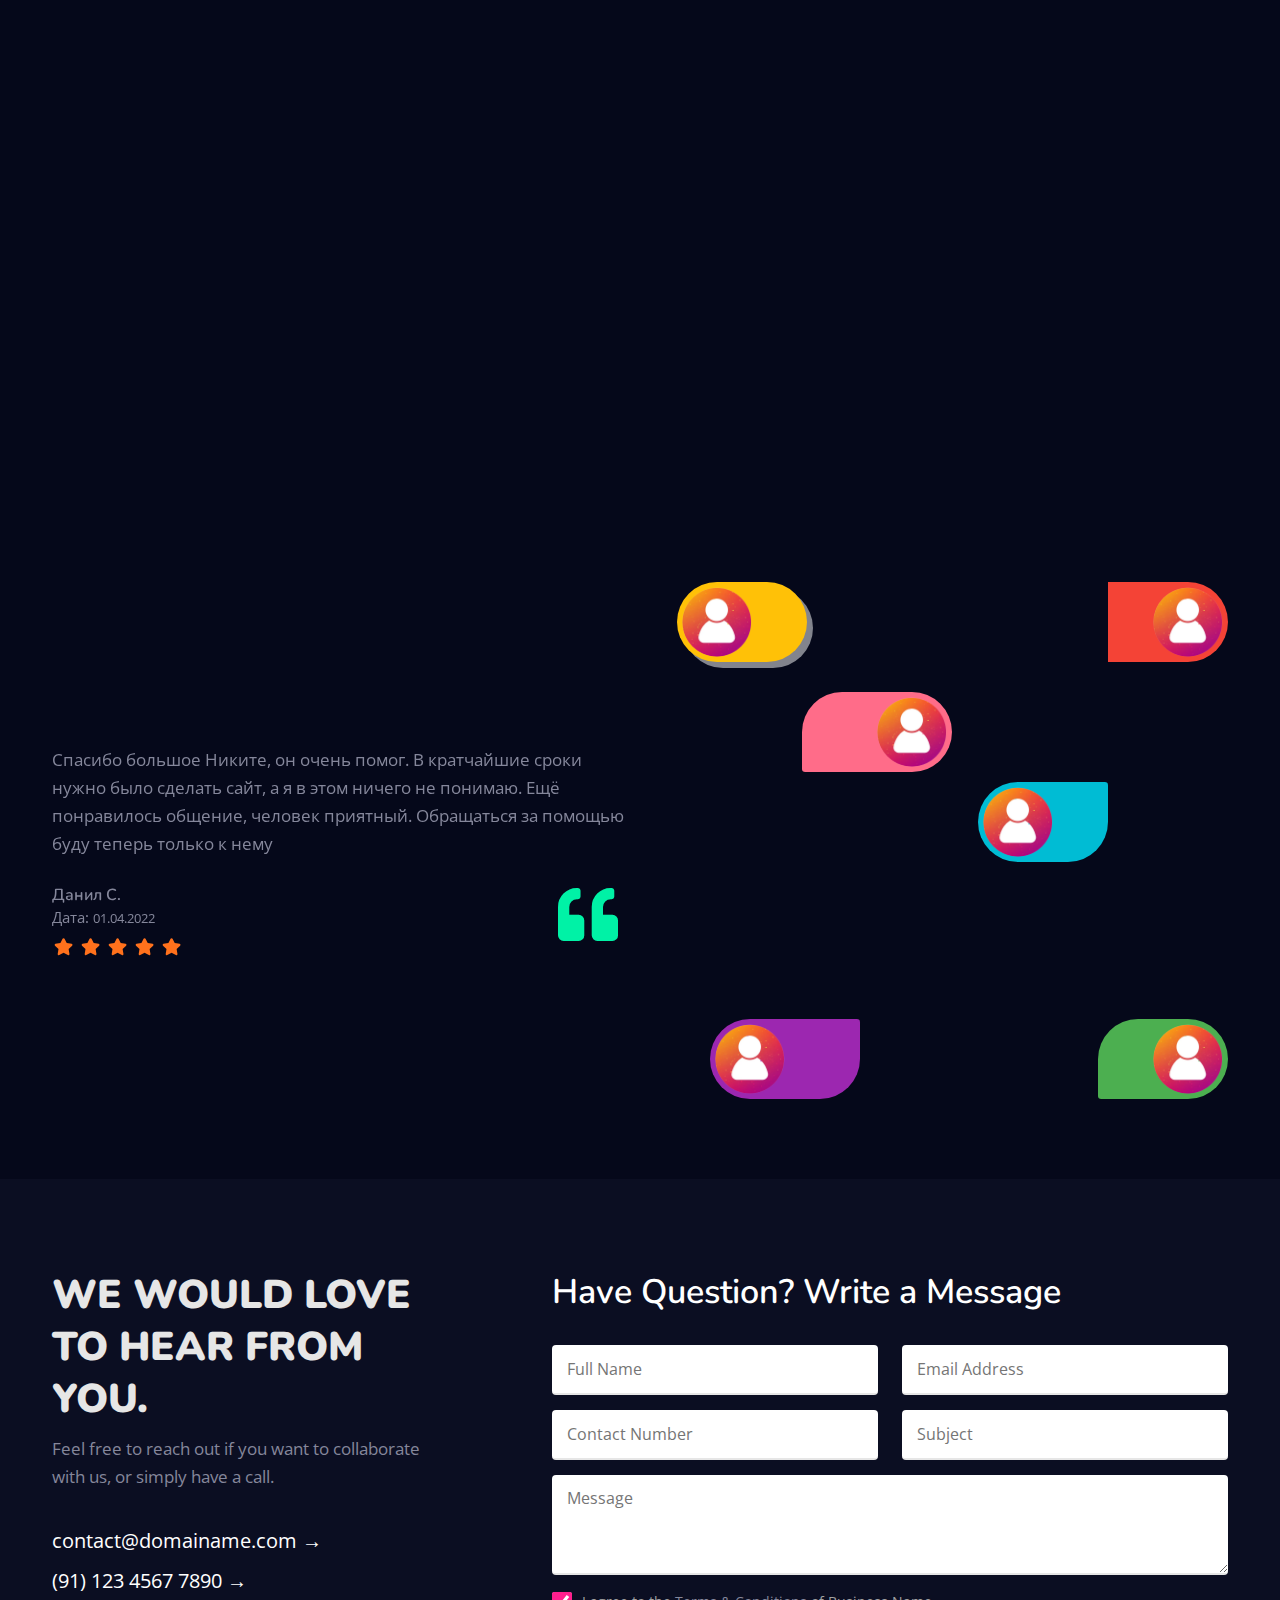
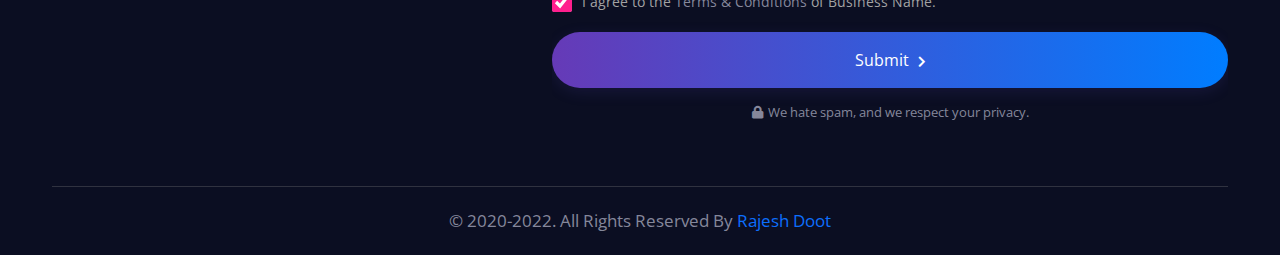
==== commit 5aa83a4d: "fix mobile nav" ====
--- a/freelancer-v2-onepage.html
+++ b/freelancer-v2-onepage.html
@@ -100,10 +100,10 @@
                     <li><a href="#price" class="menu-links">Цены</a></li>
                     <li><a href="#clients" class="menu-links">Отзывы</a></li>
                 </ul>
-                <ul class="follow-label">
-                    <a href="https://wa.me/+79670596239" target="blank" class="wow bounceIn" data-wow-delay=".4s"><i class="fab fa-whatsapp"></i></a>
-                    <a href="https://t.me/Kapibarra2315" target="blank" class="wow bounceIn" data-wow-delay=".6s"><i class="fab fa-telegram"></i></a>
-                    <a href="https://uslugi.yandex.ru/search?action=addReview&profile=NikitaNovikov-1421965" target="blank" class="wow bounceIn" data-wow-delay=".8s"><i class="fab fa-yandex"></i></a>
+                <ul class="follow-label mobile_nav">
+                    <li><a href="https://wa.me/+79670596239" target="blank" class="wow bounceIn" data-wow-delay=".4s"><i class="fab fa-whatsapp"></i></a></li>
+                    <li><a href="https://t.me/Kapibarra2315" target="blank" class="wow bounceIn" data-wow-delay=".6s"><i class="fab fa-telegram"></i></a></li>
+                    <li><a href="https://uslugi.yandex.ru/search?action=addReview&profile=NikitaNovikov-1421965" target="blank" class="wow bounceIn" data-wow-delay=".8s"><i class="fab fa-yandex"></i></a></li>
                 </ul>
             </nav>
         </div>
--- a/css/style.css
+++ b/css/style.css
@@ -7114,11 +7114,20 @@
 
 .hc-offcanvas-nav li:not(.custom-content) a {
     padding: 14px 15px;
-    font-size: 15px;
+    text-align: center;
+    font-weight: 900;
+    text-transform: uppercase;
+    font-family: 'Nunito', serif;
+    font-size: 16px;
     color: #fff;
     z-index: 1;
     background: rgba(0, 0, 0, 0);
     border-bottom: 0px solid #2c5d8f
+}
+
+.mobile_nav {
+    display: flex !important;
+    flex-direction: row !important;
 }
 
 .hc-offcanvas-nav li:not(.custom-content) a[disabled] {
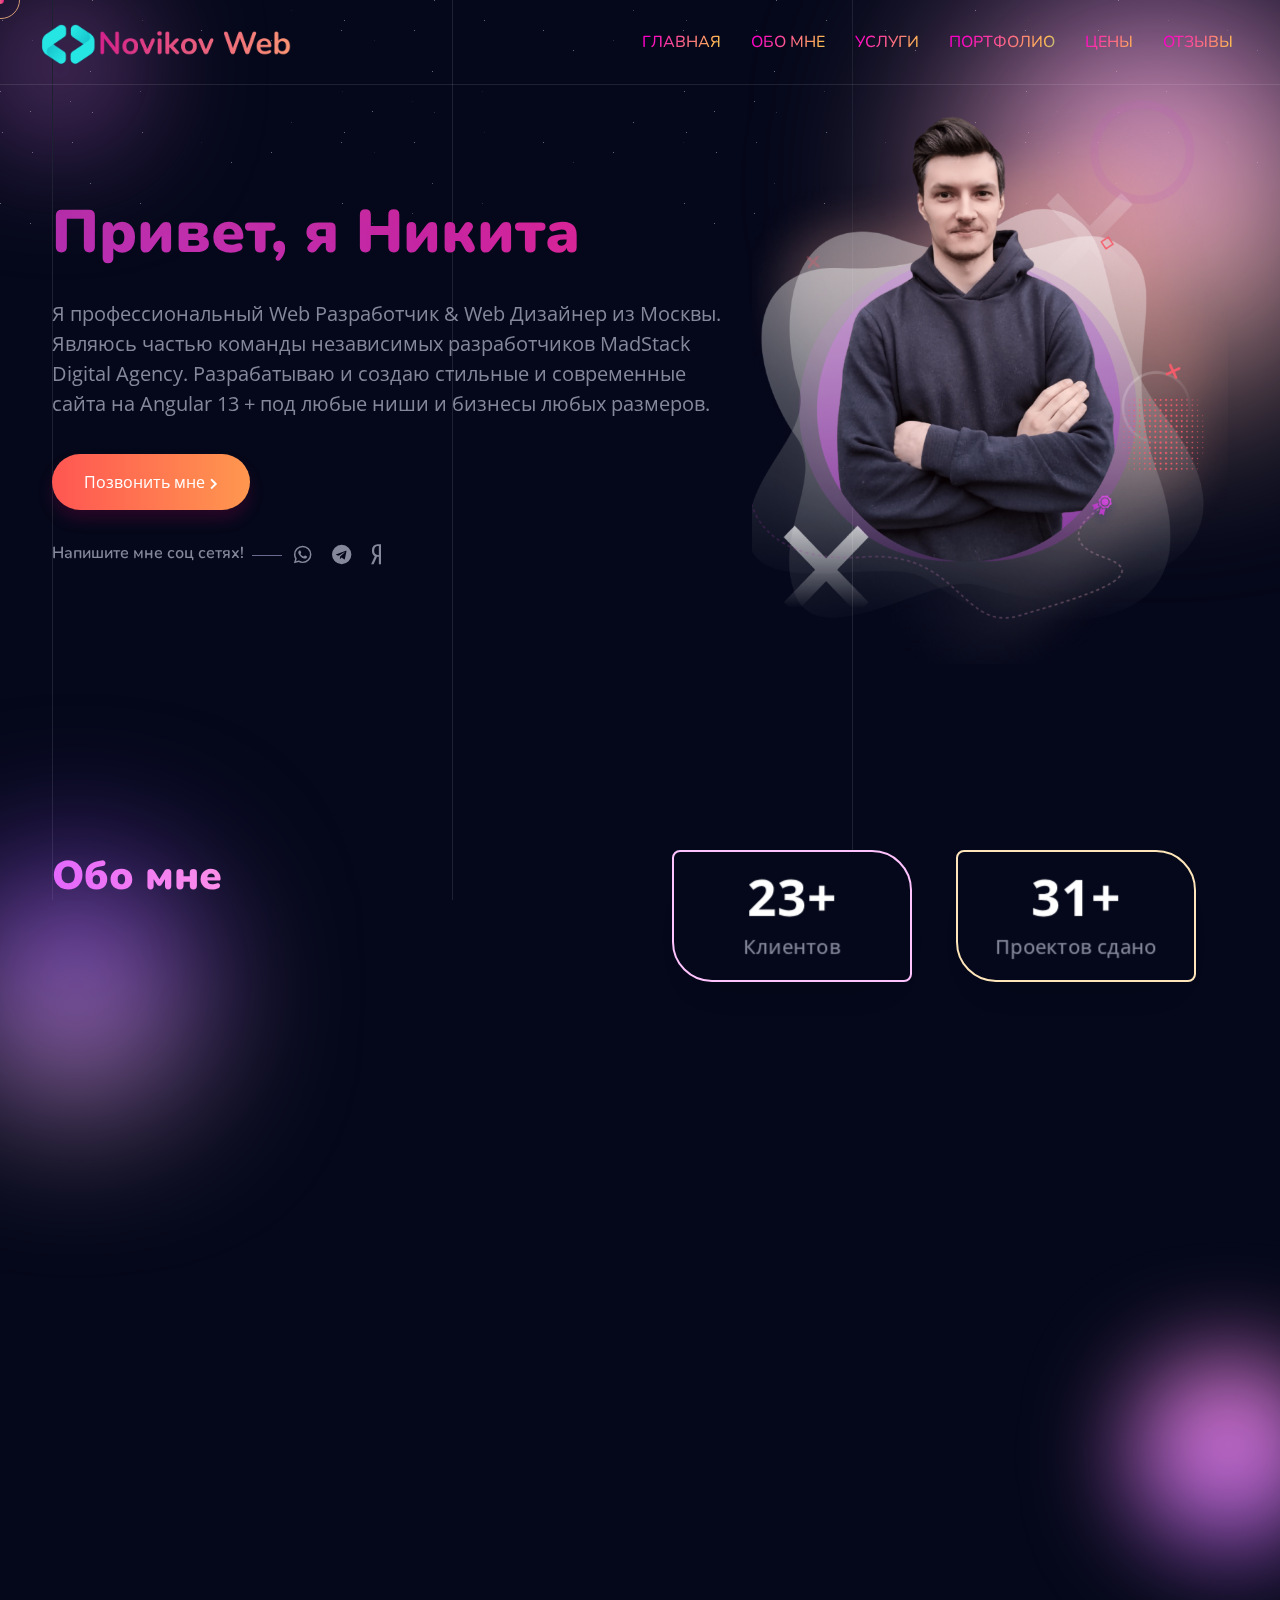
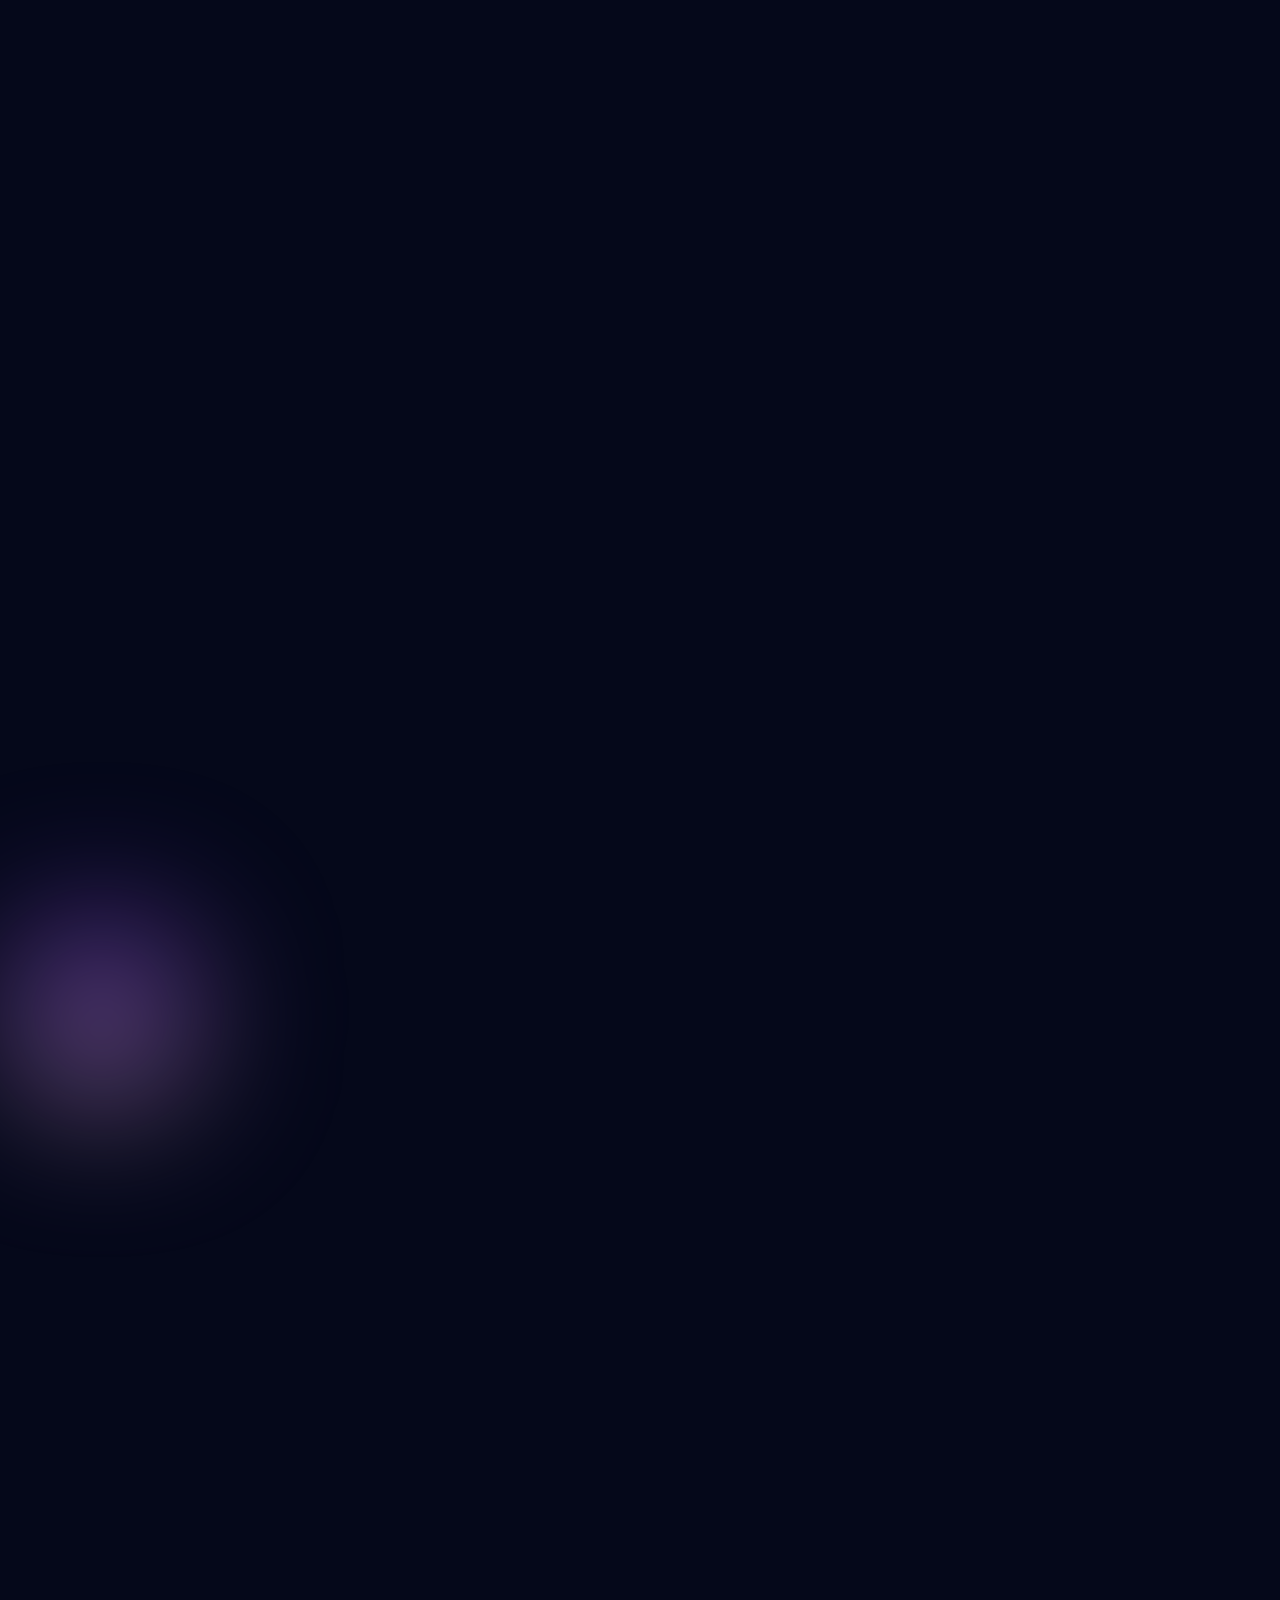
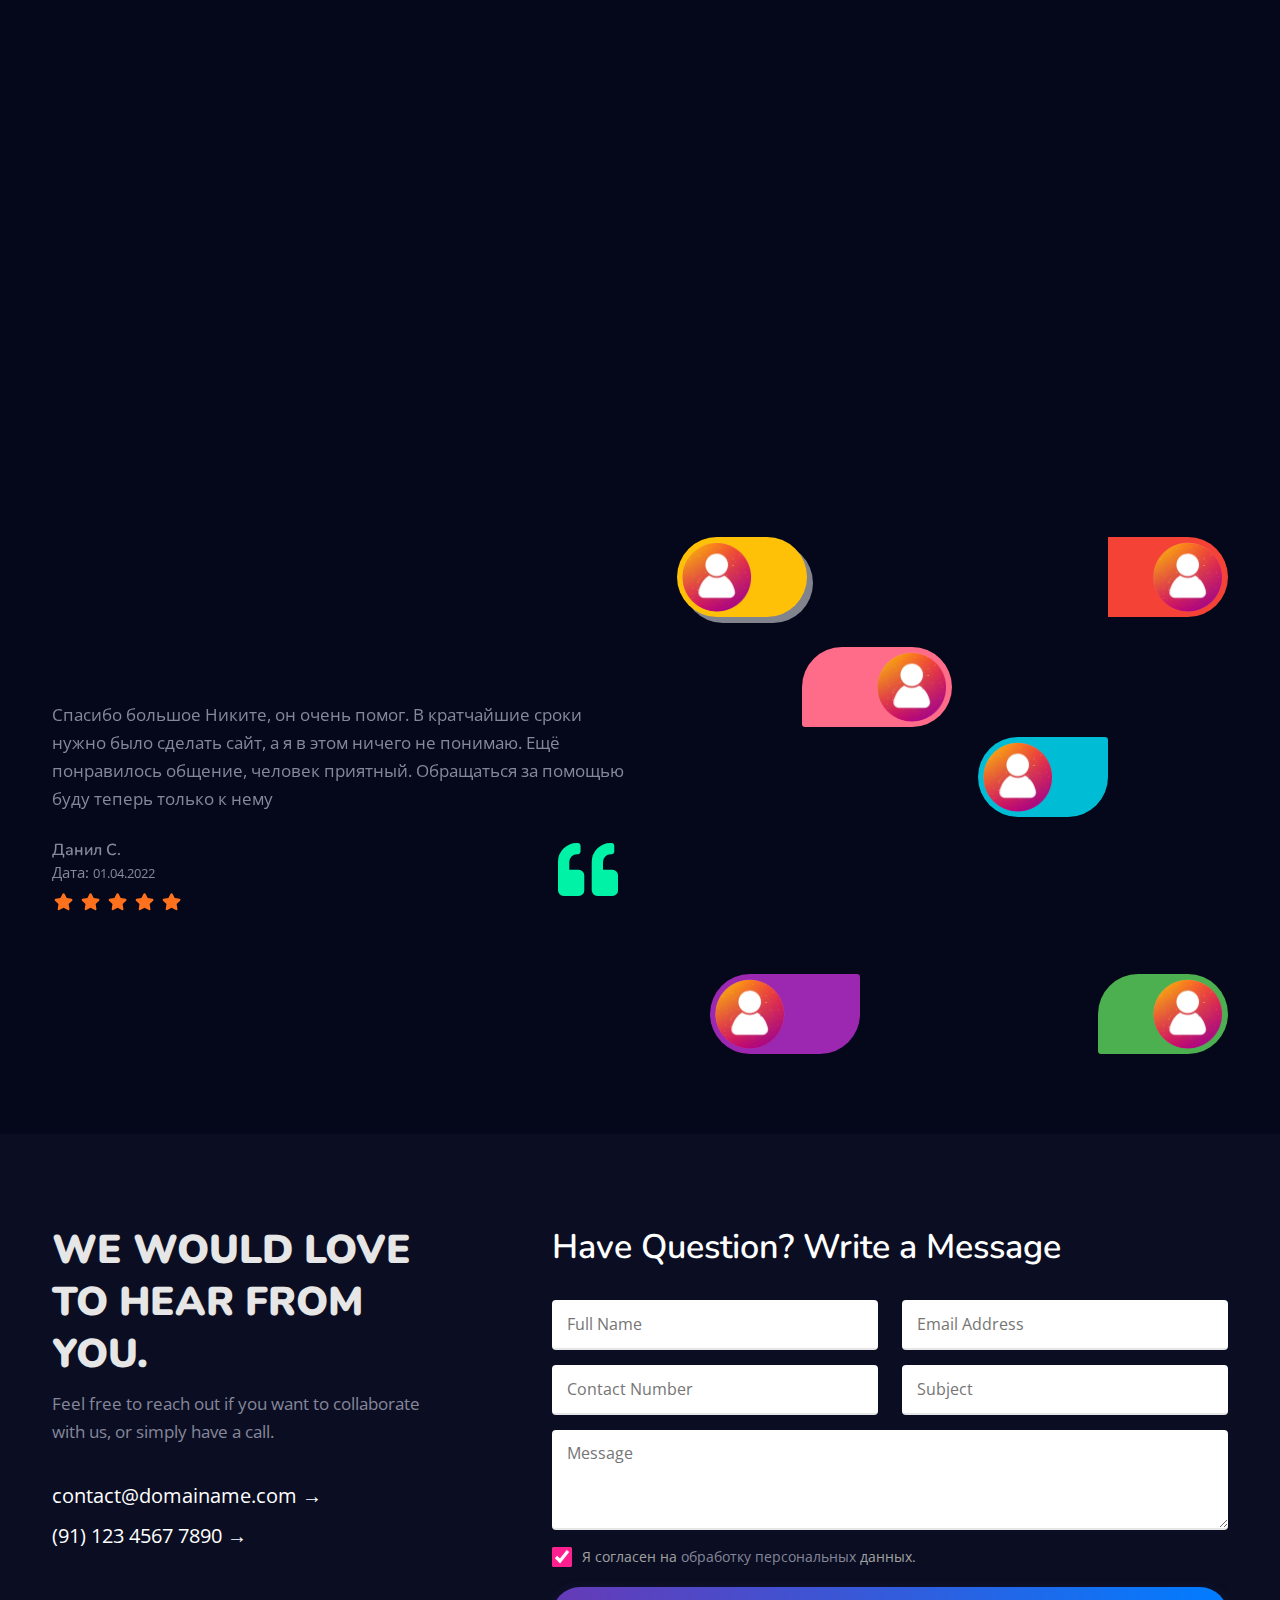
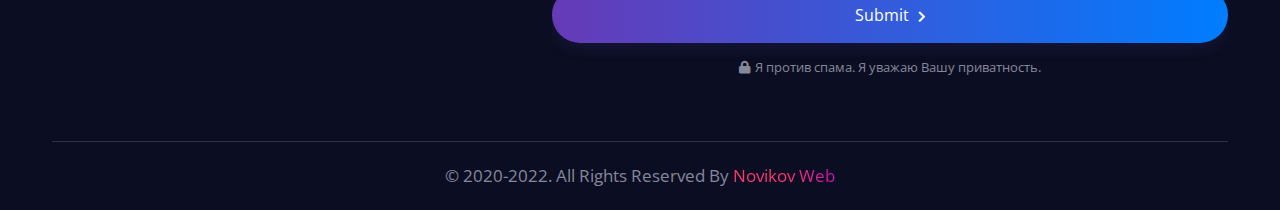
==== commit 04930922: "fixes" ====
--- a/freelancer-v2-onepage.html
+++ b/freelancer-v2-onepage.html
@@ -369,7 +369,7 @@
             <div class="row">
                 <div class="col-lg-8">
                     <div class="common-heading2 text-l">
-                        <h2 class="mb15 text-effect-3 wow fadeInUp" data-wow-delay=".2s">Цены</h2>
+                        <h2 class="mb15 text-effect-3 wow fadeInUp" data-wow-delay=".2s">Актуальный прайс</h2>
                         <p class=" wow fadeInUp" data-wow-delay=".3s">Напишите мне, опишите задачу и мы подберем оптимальное решение для Вашего бюджета.</p>
                     </div>
                 </div>
@@ -407,7 +407,7 @@
                 <div class="col-lg-8">
                     <div class="common-heading2">
                         <h2 class="mb15 text-effect-3 wow fadeInUp" data-wow-delay=".2s">Мои клиенты</h2>
-                        <p class="mb30 wow fadeInUp" data-wow-delay=".3s">За время своей работы я успел посотрудничать с десятками специалистами или компаниями.</p>
+                        <p class="mb30 wow fadeInUp" data-wow-delay=".3s">За время своей работы я успел посотрудничать с десятками специалистами и компаниями.</p>
                     </div>
                 </div>
             </div>
@@ -425,27 +425,27 @@
                             </li>
                             <li class="col-lg-2 col-md-3 col-sm-4 col-6 mt30 wow fadeIn" data-wow-delay=".6s">
                                 <div class="brand-logo"><img src="images/client/logo3.png" alt="clients" class="img-fluid"></div>
-                                <p>Happy, USA</p>
+                                <p>Startum, Россия</p>
                             </li>
                             <li class="col-lg-2 col-md-3 col-sm-4 col-6 mt30 wow fadeIn" data-wow-delay=".8s">
                                 <div class="brand-logo"><img src="images/client/logo4.png" alt="clients" class="img-fluid"></div>
-                                <p>Opera Tours, USA</p>
+                                <p>Котоспас, Россия</p>
                             </li>
                             <li class="col-lg-2 col-md-3 col-sm-4 col-6 mt30 wow fadeIn" data-wow-delay="1s">
                                 <div class="brand-logo"><img src="images/client/logo5.png" alt="clients" class="img-fluid"></div>
-                                <p>Royale Stone, UK</p>
+                                <p>StroyAdvice, Россия</p>
                             </li>
                             <li class="col-lg-2 col-md-3 col-sm-4 col-6 mt30 wow fadeIn" data-wow-delay="1.2s">
-                                <div class="brand-logo"><img src="images/client/logo6.png" alt="clients" class="img-fluid"></div>
-                                <p>QTP, Australia</p>
+                                <div class="brand-logo"><img src="images/client/logo6.jpg" alt="clients" class="img-fluid"></div>
+                                <p>WhiteService, Россия</p>
                             </li>
                             <li class="col-lg-2 col-md-3 col-sm-4 col-6 mt30 wow fadeIn" data-wow-delay="1.4s">
                                 <div class="brand-logo"><img src="images/client/logo7.png" alt="clients" class="img-fluid"></div>
-                                <p>PAPA, Malaysia</p>
+                                <p>FitService, Россия</p>
                             </li>
                             <li class="col-lg-2 col-md-3 col-sm-4 col-6 mt30 wow fadeIn" data-wow-delay="1.6s">
                                 <div class="brand-logo"><img src="images/client/logo8.png" alt="clients" class="img-fluid"></div>
-                                <p>Coffee, Australia</p>
+                                <p>ИнжТехГидравлика, Россия</p>
                             </li>
                             <li class="col-lg-2 col-md-3 col-sm-4 col-6 mt30 wow fadeIn" data-wow-delay="1.8s">
                                 <div class="brand-logo"><img src="images/client/logo9.png" alt="clients" class="img-fluid"></div>
@@ -648,17 +648,17 @@
                             <div class="fieldsets"><textarea placeholder="Message" name="message"></textarea></div>
                             <div class="custom-control custom-checkbox">
                                 <input type="checkbox" class="custom-control-input" id="customCheck" name="example1" checked="checked">
-                                <label class="custom-control-label" for="customCheck">I agree to the <a href="javascript:void(0)">Terms &amp; Conditions</a> of Business Name.</label>
+                                <label class="custom-control-label" for="customCheck">Я согласен на <a href="javascript:void(0)">обработку персональных</a> данных.</label>
                             </div>
                             <div class="fieldsets mt20"> <button type="submit" name="submit" class="niwax-btn3">Submit <i class="fas fa-chevron-right fa-icon"></i></button> </div>
-                            <p class="trm"><i class="fas fa-lock"></i>We hate spam, and we respect your privacy.</p>
+                            <p class="trm"><i class="fas fa-lock"></i>Я против спама. Я уважаю Вашу приватность.</p>
                         </form>
                     </div>
                 </div>
             </div>
             <div class="row">
                 <div class="col-lg-12 text-center">
-                    <p class="ffttrr">© 2020-2022. All Rights Reserved By <a href="https://themeforest.net/user/rajesh-doot/portfolio" target="blank">Rajesh Doot</a></p>
+                    <p class="ffttrr">© 2020-2022. All Rights Reserved By <a href="#" class="text-effect-1">Novikov Web</a></p>
                 </div>
             </div>
         </div>
--- a/css/style.css
+++ b/css/style.css
@@ -482,7 +482,25 @@
 }
 
 .nav-bg-b .custom-nav .nav-list li a.menu-links {
-    color: #fff;
+    background-image: -moz-linear-gradient(-45deg, #fc00c7 0%, #ffba52 54%, #00aded 100%);
+    background-image: -webkit-linear-gradient(-45deg, #fc00c7 0%, #ffba52 54%, #00aded 100%);
+    background-image: linear-gradient(115deg, #fc00c7 26%, #ffba52 74%, #00aded 100%);
+    -webkit-background-clip: text;
+    -moz-background-clip: text;
+    background-clip: text;
+    -webkit-text-fill-color: transparent;
+    transition: all .3s ease-in-out;
+}
+
+.nav-bg-b .custom-nav .nav-list li a.menu-links:hover {
+    transition: all .3s ease-in-out;
+    background-image: -moz-linear-gradient(45deg, #ff3870 0%, #ff3870 50%, #c300c3 100%);
+    background-image: -webkit-linear-gradient(45deg, #ff3870 0%, #ff3870 50%, #c300c3 100%);
+    background-image: linear-gradient(45deg, #ff3870 0%, #ff3870 50%, #c300c3 100%);
+    -webkit-background-clip: text;
+    -moz-background-clip: text;
+    background-clip: text;
+    -webkit-text-fill-color: transparent;
 }
 
 .main-header.sticky {
@@ -4156,6 +4174,11 @@
     max-width: 180px;
     margin: 0 auto;
     padding: 10px;
+    min-height: 100px;
+    max-height: 100px;
+    display: flex;
+    justify-content: center;
+    align-items: center;
 }
 
 .video-review {
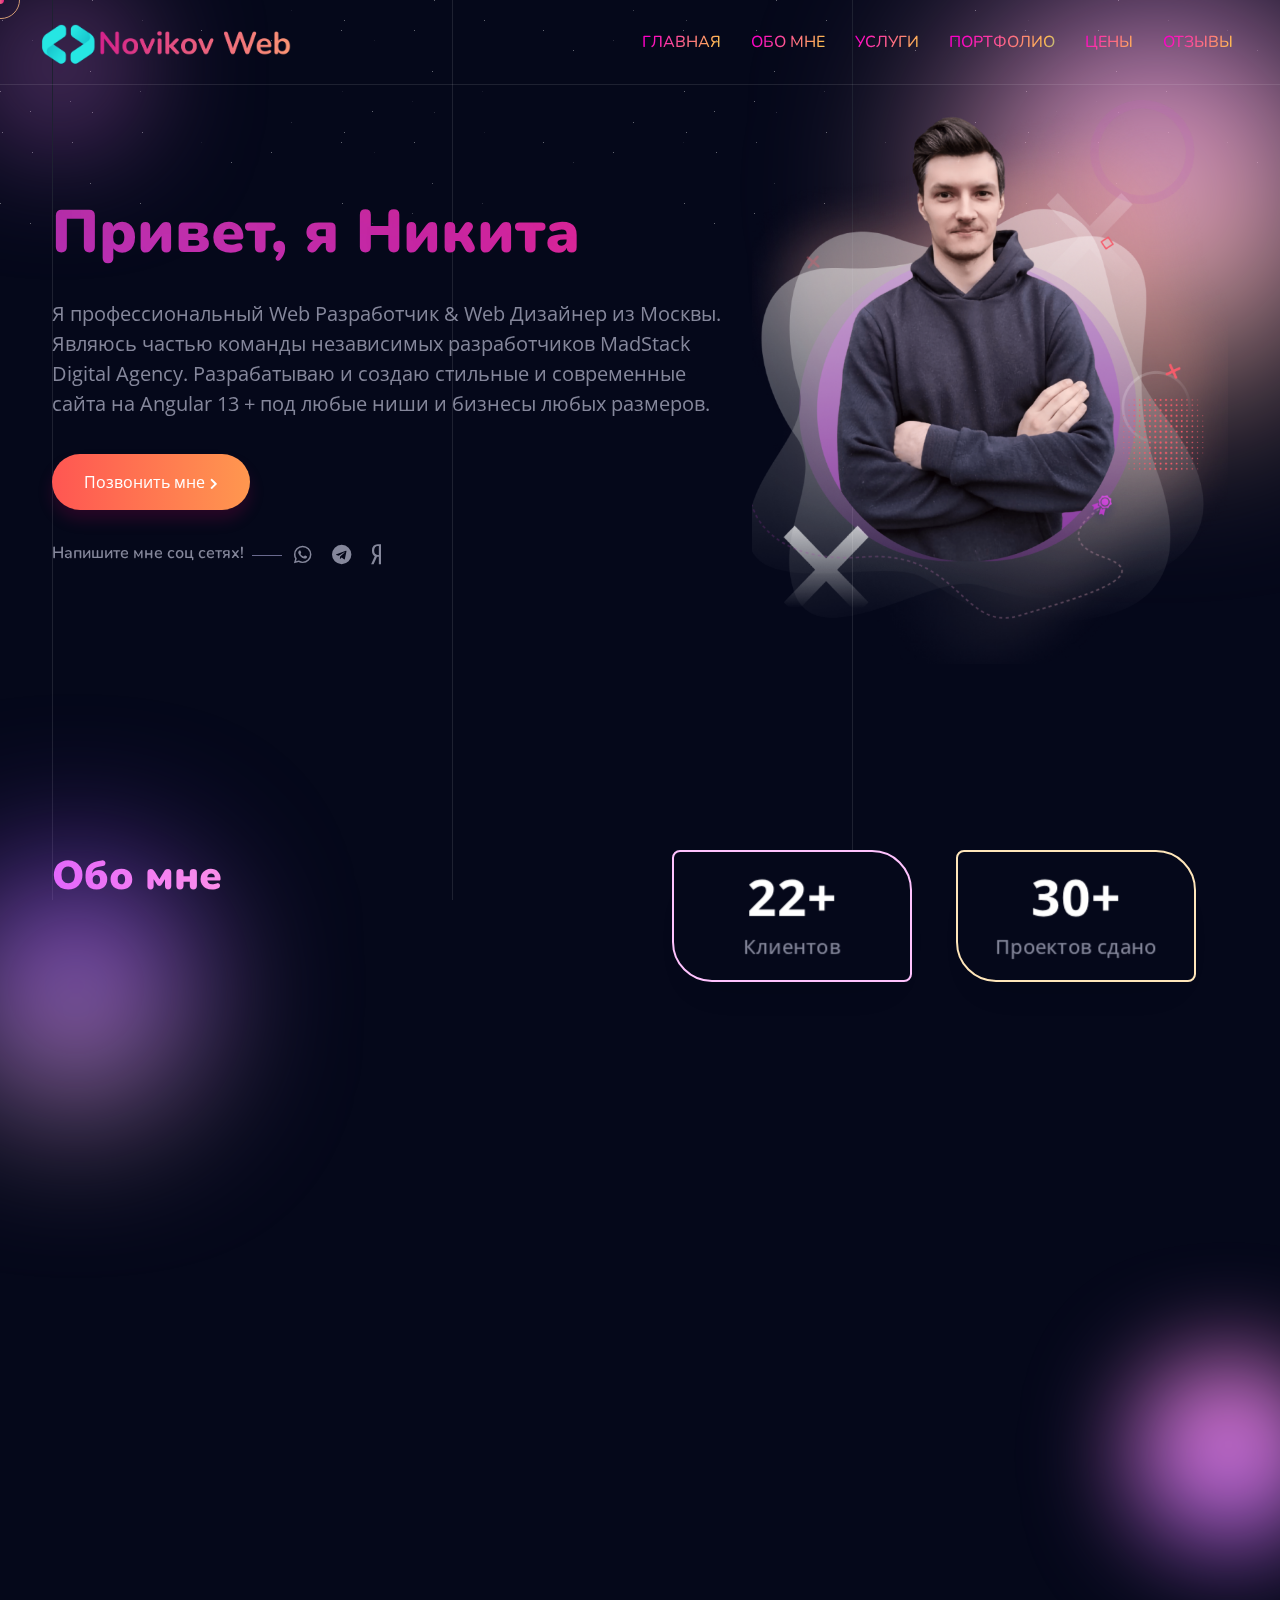
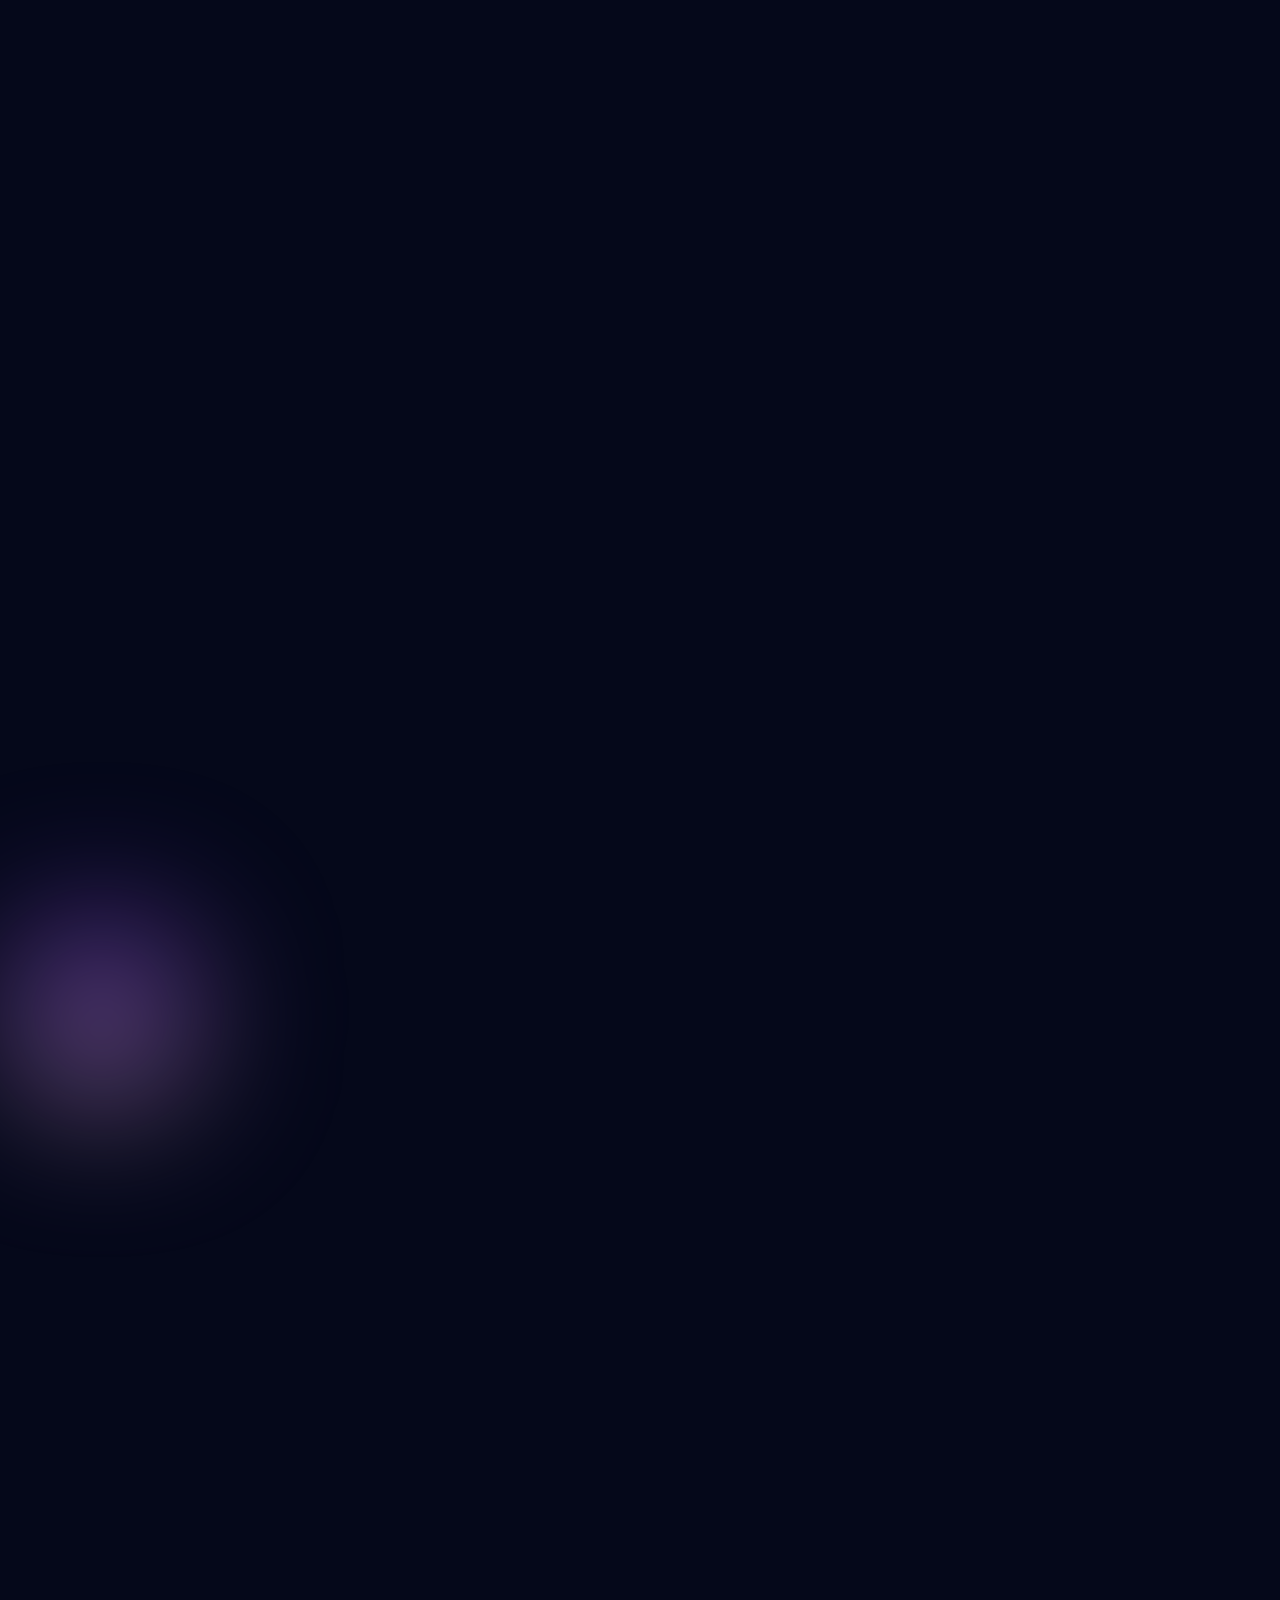
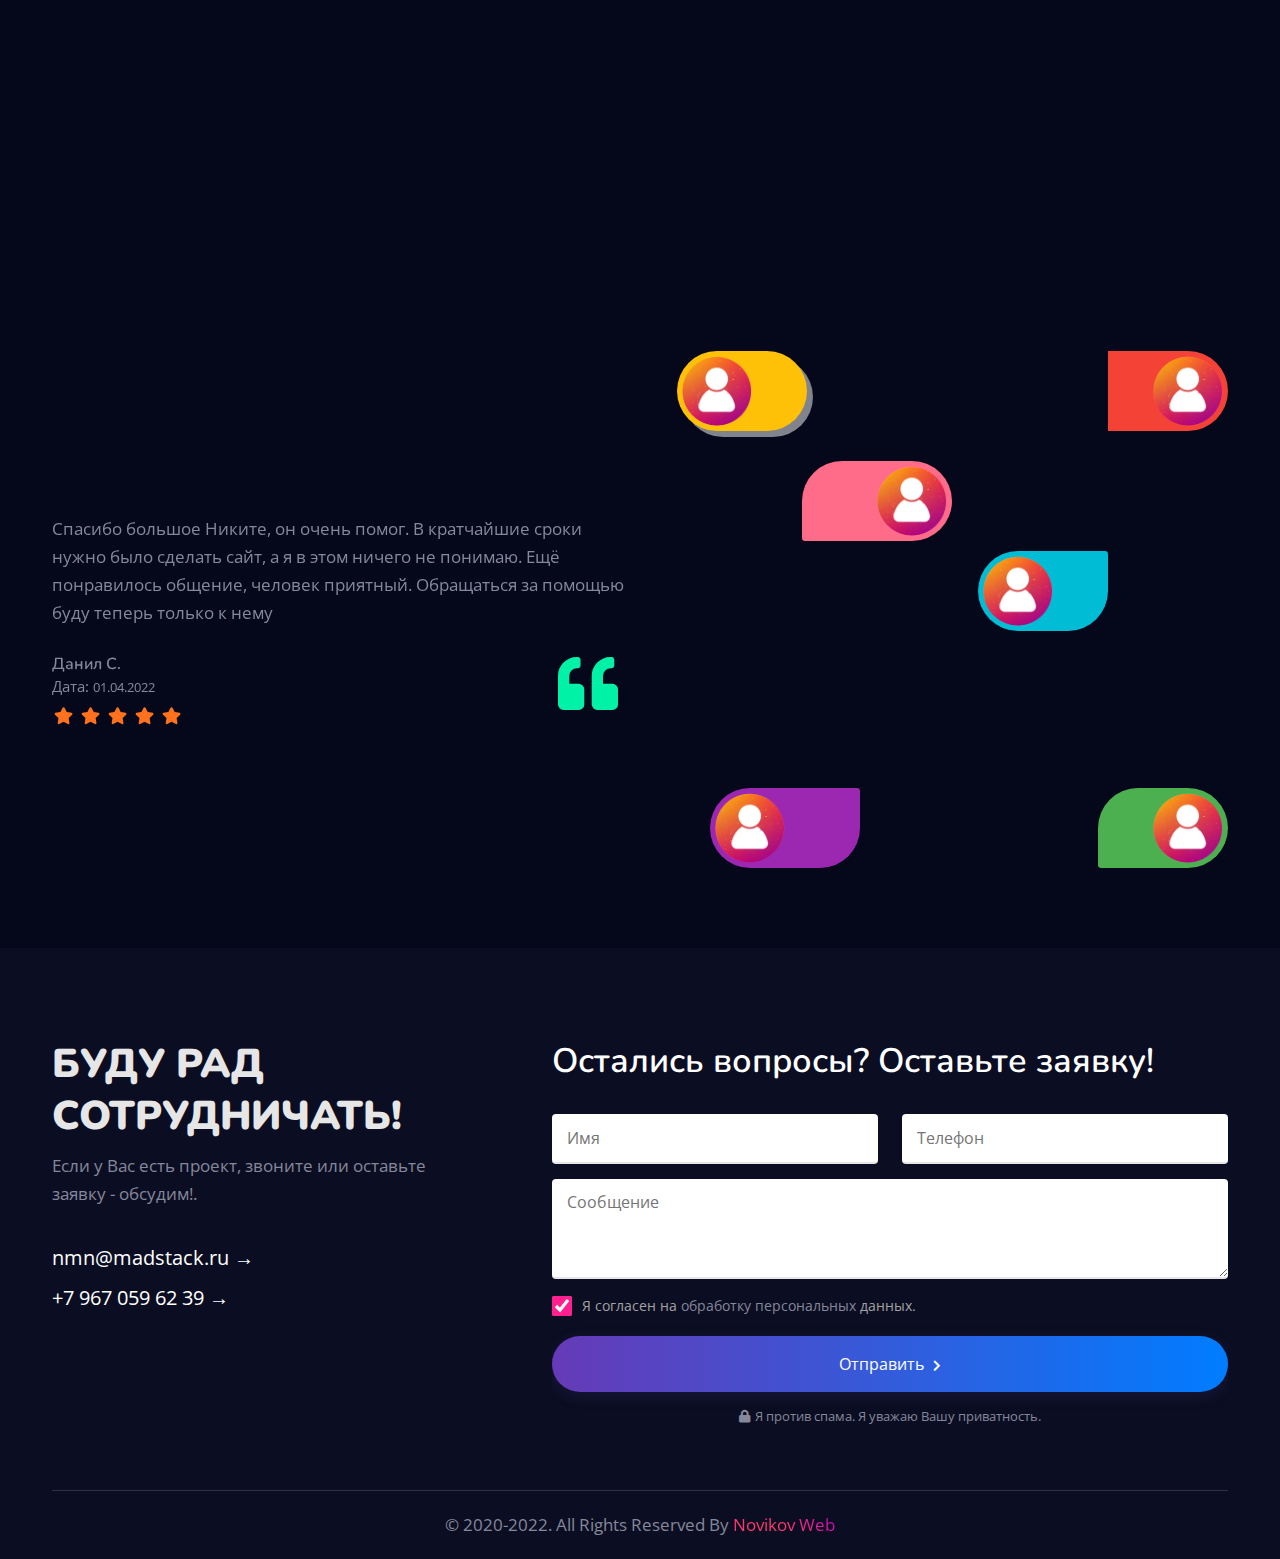
==== commit f3af58fc: "fix form" ====
--- a/freelancer-v2-onepage.html
+++ b/freelancer-v2-onepage.html
@@ -423,9 +423,9 @@
                                 <div class="brand-logo"><img src="images/client/logo2.png" alt="clients" class="img-fluid"></div>
                                 <p>Vnukovo Premium, Россия</p>
                             </li>
-                            <li class="col-lg-2 col-md-3 col-sm-4 col-6 mt30 wow fadeIn" data-wow-delay=".6s">
-                                <div class="brand-logo"><img src="images/client/logo3.png" alt="clients" class="img-fluid"></div>
-                                <p>Startum, Россия</p>
+                            <li class="col-lg-2 col-md-3 col-sm-4 col-6 mt30 wow fadeIn" data-wow-delay="1.4s">
+                                <div class="brand-logo"><img src="images/client/logo7.png" alt="clients" class="img-fluid"></div>
+                                <p>FitService, Россия</p>
                             </li>
                             <li class="col-lg-2 col-md-3 col-sm-4 col-6 mt30 wow fadeIn" data-wow-delay=".8s">
                                 <div class="brand-logo"><img src="images/client/logo4.png" alt="clients" class="img-fluid"></div>
@@ -436,32 +436,8 @@
                                 <p>StroyAdvice, Россия</p>
                             </li>
                             <li class="col-lg-2 col-md-3 col-sm-4 col-6 mt30 wow fadeIn" data-wow-delay="1.2s">
-                                <div class="brand-logo"><img src="images/client/logo6.jpg" alt="clients" class="img-fluid"></div>
+                                <div class="brand-logo"><img src="images/client/logo6.png" alt="clients" class="img-fluid"></div>
                                 <p>WhiteService, Россия</p>
-                            </li>
-                            <li class="col-lg-2 col-md-3 col-sm-4 col-6 mt30 wow fadeIn" data-wow-delay="1.4s">
-                                <div class="brand-logo"><img src="images/client/logo7.png" alt="clients" class="img-fluid"></div>
-                                <p>FitService, Россия</p>
-                            </li>
-                            <li class="col-lg-2 col-md-3 col-sm-4 col-6 mt30 wow fadeIn" data-wow-delay="1.6s">
-                                <div class="brand-logo"><img src="images/client/logo8.png" alt="clients" class="img-fluid"></div>
-                                <p>ИнжТехГидравлика, Россия</p>
-                            </li>
-                            <li class="col-lg-2 col-md-3 col-sm-4 col-6 mt30 wow fadeIn" data-wow-delay="1.8s">
-                                <div class="brand-logo"><img src="images/client/logo9.png" alt="clients" class="img-fluid"></div>
-                                <p>Bakery, India</p>
-                            </li>
-                            <li class="col-lg-2 col-md-3 col-sm-4 col-6 mt30 wow fadeIn" data-wow-delay="2s">
-                                <div class="brand-logo"><img src="images/client/logo10.png" alt="clients" class="img-fluid"></div>
-                                <p>Iconico, India</p>
-                            </li>
-                            <li class="col-lg-2 col-md-3 col-sm-4 col-6 mt30 wow fadeIn" data-wow-delay="2.2s">
-                                <div class="brand-logo"><img src="images/client/logo11.png" alt="clients" class="img-fluid"></div>
-                                <p>Tom N Jerry, UK</p>
-                            </li>
-                            <li class="col-lg-2 col-md-3 col-sm-4 col-6 mt30 wow fadeIn" data-wow-delay="2.4s">
-                                <div class="brand-logo"><img src="images/client/logo12.png" alt="clients" class="img-fluid"></div>
-                                <p>Arch, India</p>
                             </li>
                         </ul>
                     </div>
@@ -620,11 +596,11 @@
             <div class="row justify-content-between">
                 <div class="col-lg-4 col-md-6 col-sm-12">
                     <div class="footerdez-a">
-                        <h2>WE WOULD LOVE TO HEAR FROM YOU.</h2>
-                        <p class="mt10">Feel free to reach out if you want to collaborate with us, or simply have a call.</p>
+                        <h2>БУДУ РАД СОТРУДНИЧАТЬ!</h2>
+                        <p class="mt10">Если у Вас есть проект, звоните или оставьте заявку - обсудим!.</p>
                         <div class="contactinfo mt30">
-                            <a href="mailto:contact@domainame.com">contact@domainame.com <span>→</span></a>
-                            <a href="tel:+91123456790">(91) 123 4567 7890 <span>→</span></a>
+                            <a href="mailto:nmn@madstack.ru">nmn@madstack.ru <span>→</span></a>
+                            <a href="tel:+79670596239">+7 967 059 62 39 <span>→</span></a>
                         </div>
                         <div class="ff-social-icons mt30">
                             <a href="https://wa.me/+79670596239" target="blank" class="wow bounceIn" data-wow-delay=".4s"><i class="fab fa-whatsapp"></i></a>
@@ -635,22 +611,18 @@
                 </div>
                 <div class="col-lg-7 col-md-6 col-sm-12 m-mt50">
                     <div class="form-block">
-                        <h3 class="mb30">Have Question? Write a Message</h3>
+                        <h3 class="mb30">Остались вопросы? Оставьте заявку!</h3>
                         <form action="#" method="post" name="feedback-form">
                             <div class="fieldsets row">
-                                <div class="col-md-6"><input type="text" placeholder="Full Name" name="name"></div>
-                                <div class="col-md-6"><input type="email" placeholder="Email Address" name="email"></div>
-                            </div>
-                            <div class="fieldsets row">
-                                <div class="col-md-6"><input type="number" placeholder="Contact Number" name="phone"></div>
-                                <div class="col-md-6"><input type="text" placeholder="Subject" name="subject"></div>
-                            </div>
-                            <div class="fieldsets"><textarea placeholder="Message" name="message"></textarea></div>
+                                <div class="col-md-6"><input type="text" placeholder="Имя" name="name"></div>
+                                <div class="col-md-6"><input type="number" placeholder="Телефон" name="phone"></div>
+                            </div>
+                            <div class="fieldsets"><textarea placeholder="Сообщение" name="message"></textarea></div>
                             <div class="custom-control custom-checkbox">
                                 <input type="checkbox" class="custom-control-input" id="customCheck" name="example1" checked="checked">
                                 <label class="custom-control-label" for="customCheck">Я согласен на <a href="javascript:void(0)">обработку персональных</a> данных.</label>
                             </div>
-                            <div class="fieldsets mt20"> <button type="submit" name="submit" class="niwax-btn3">Submit <i class="fas fa-chevron-right fa-icon"></i></button> </div>
+                            <div class="fieldsets mt20"> <button type="submit" name="submit" class="niwax-btn3">Отправить <i class="fas fa-chevron-right fa-icon"></i></button> </div>
                             <p class="trm"><i class="fas fa-lock"></i>Я против спама. Я уважаю Вашу приватность.</p>
                         </form>
                     </div>
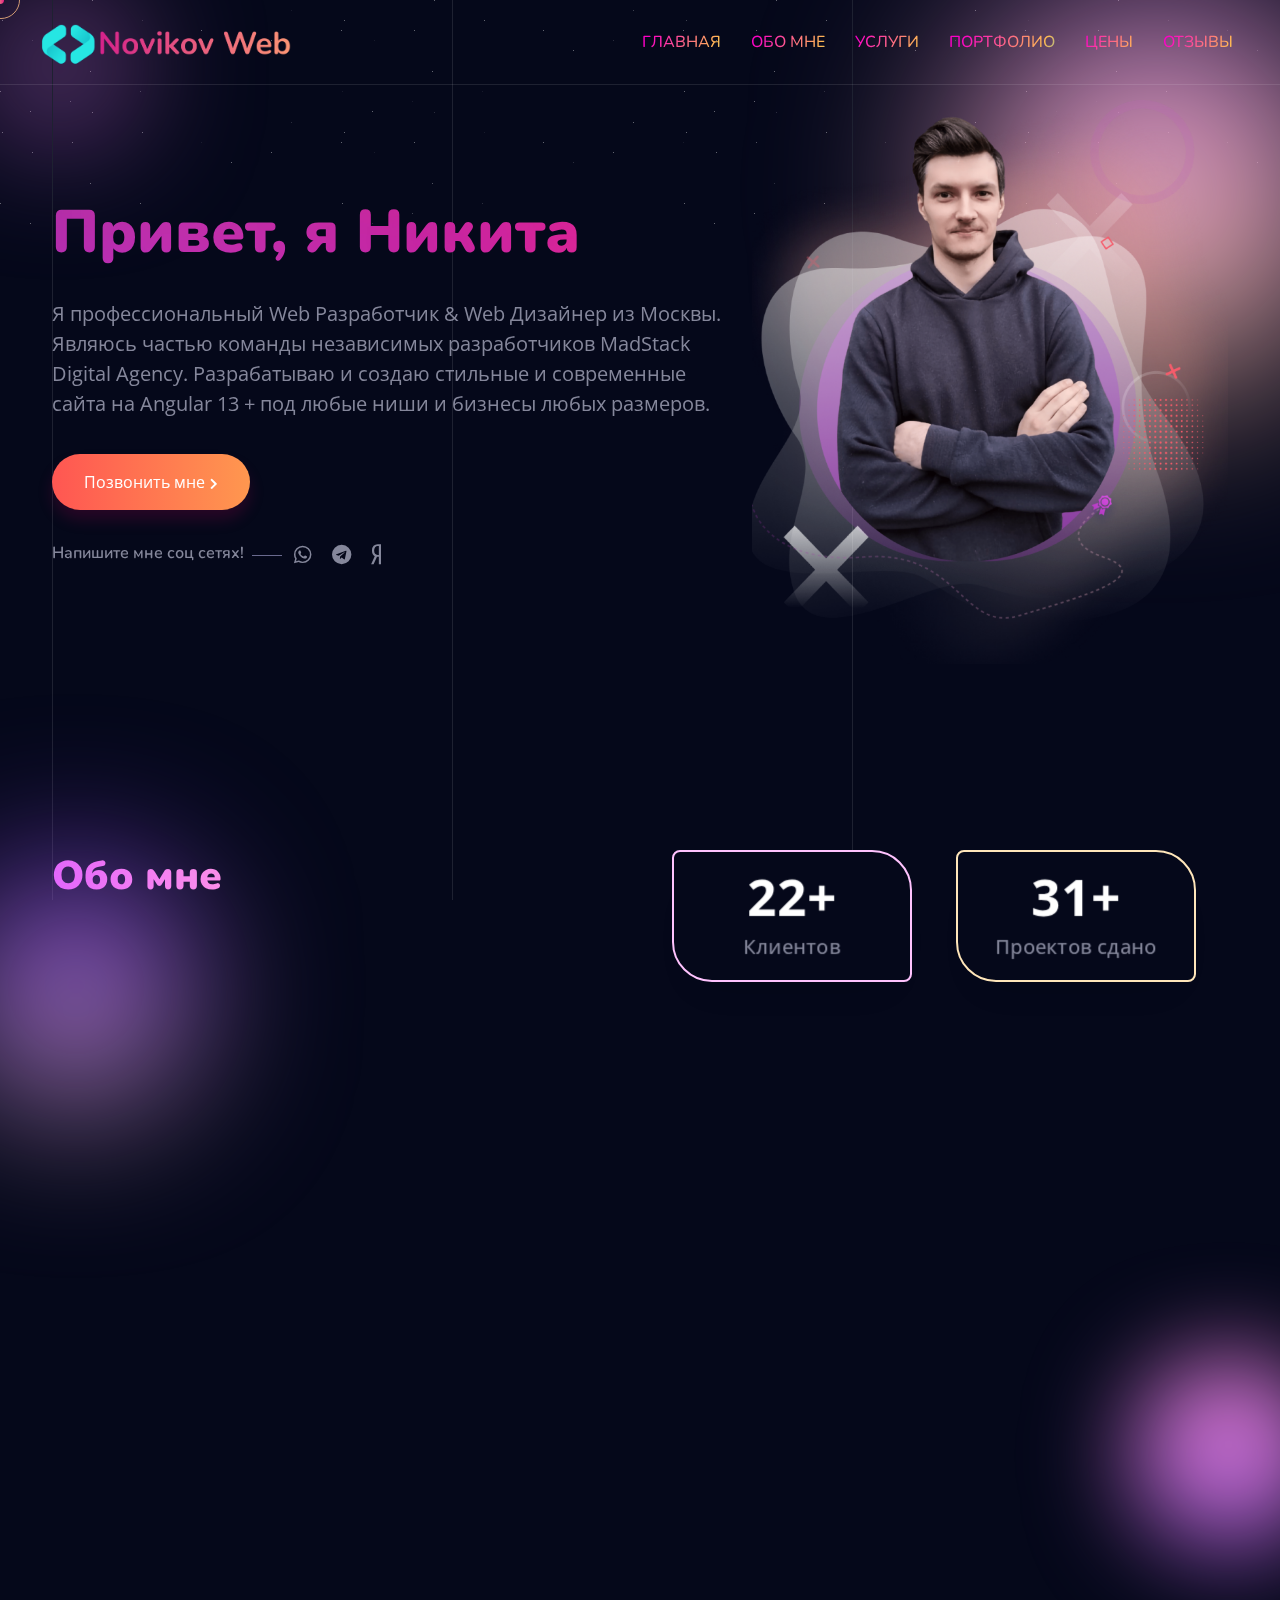
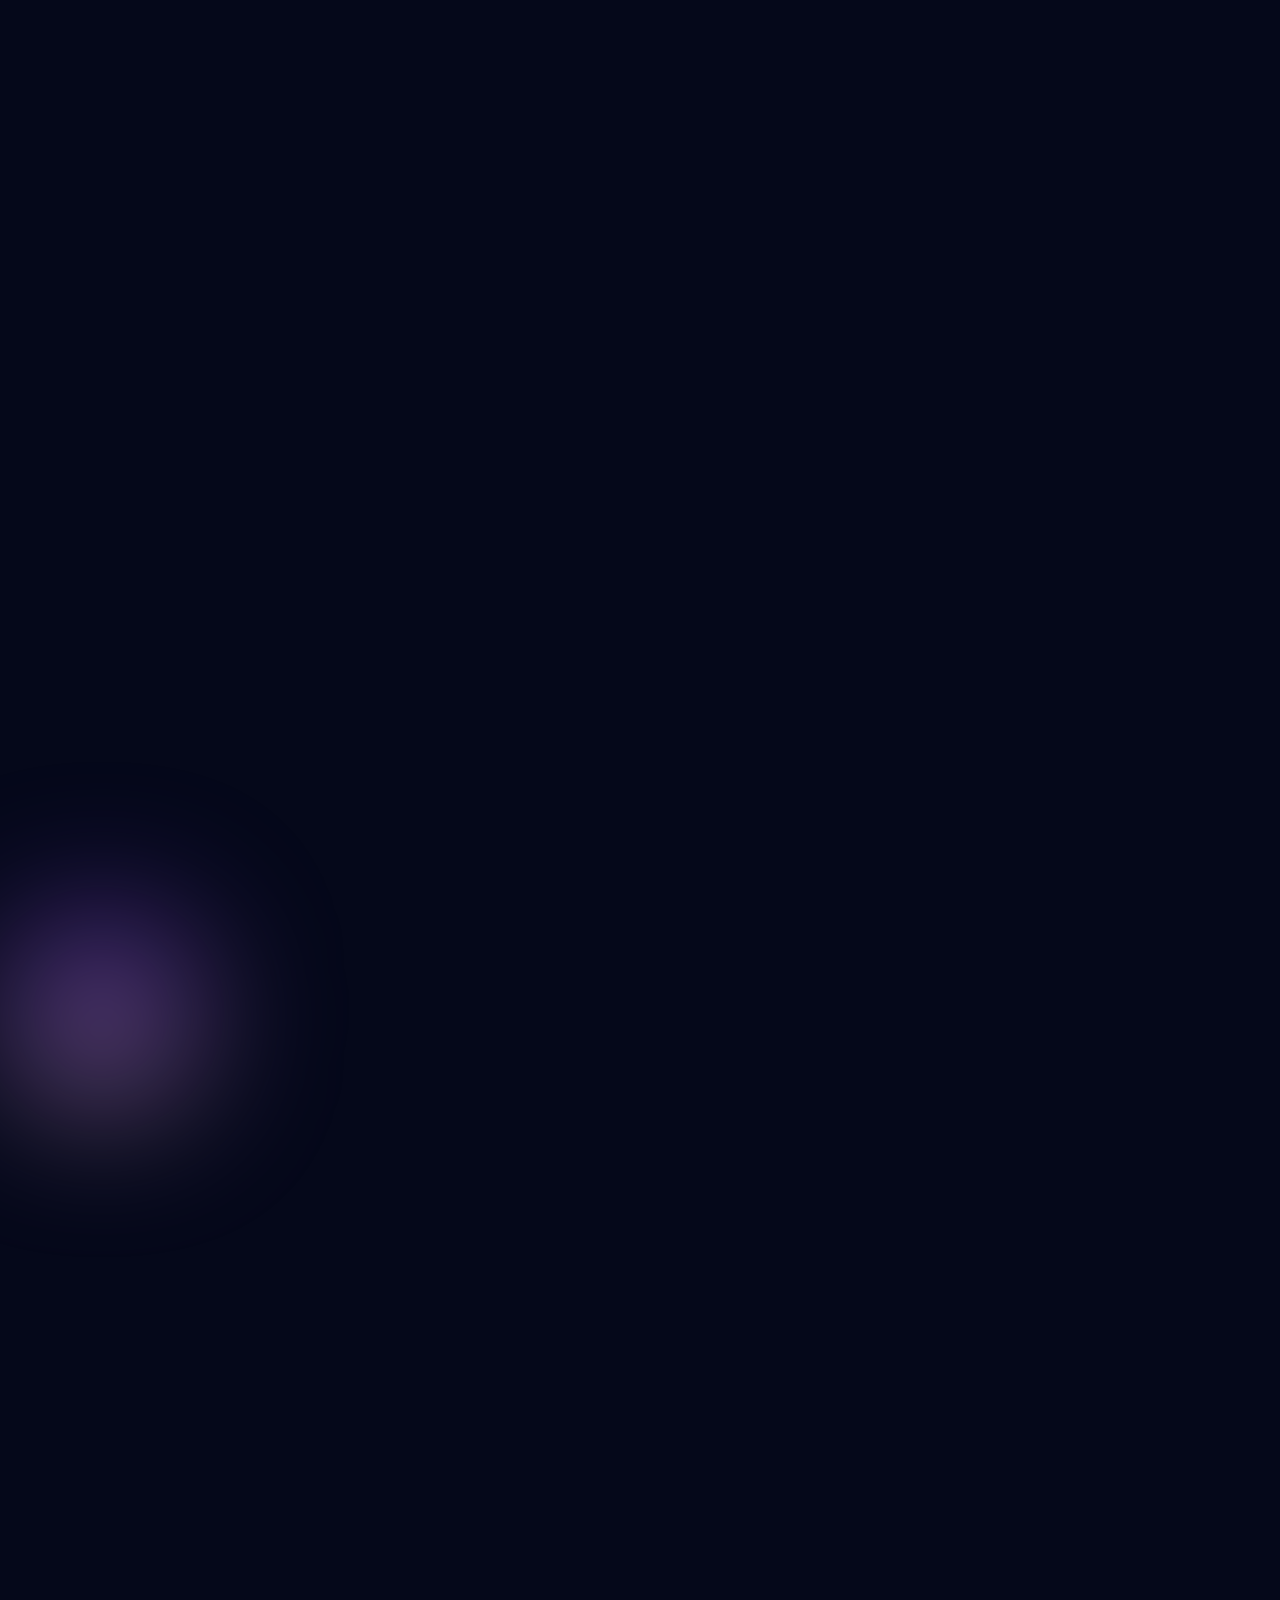
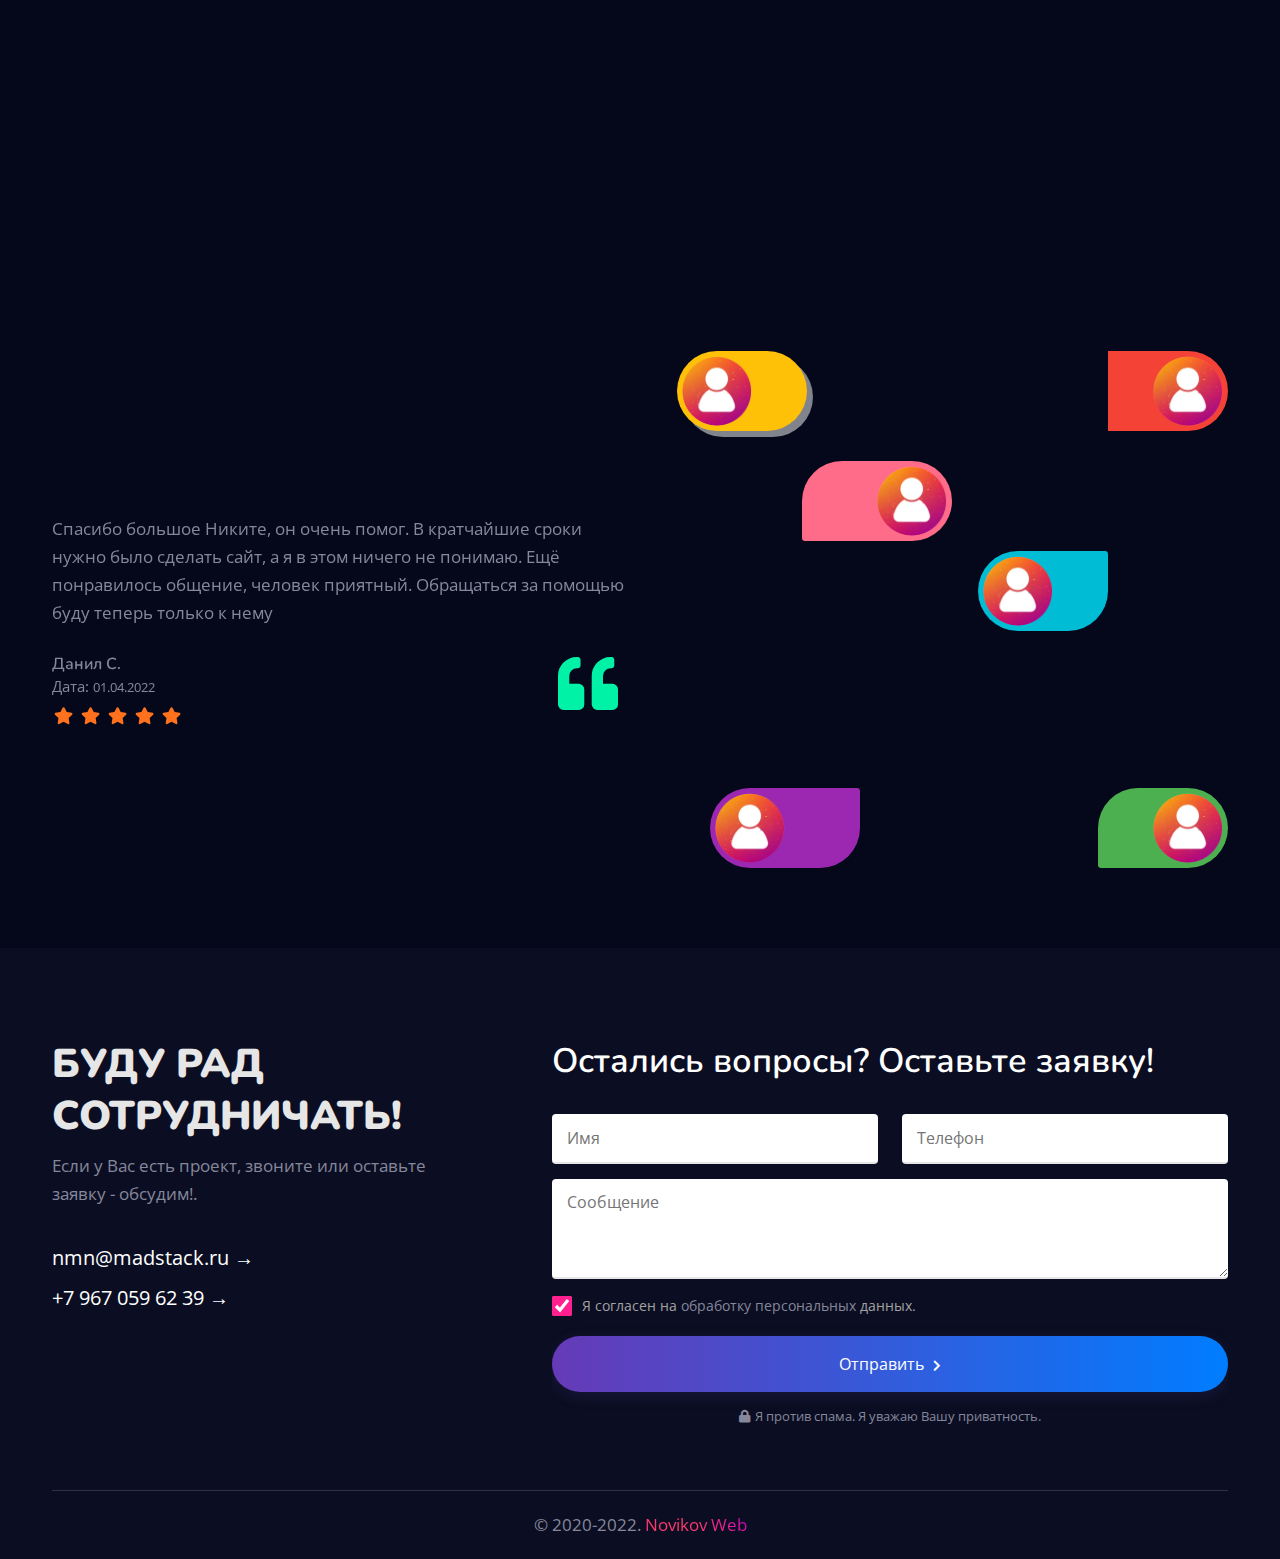
==== commit 6b766412: "fixes" ====
--- a/freelancer-v2-onepage.html
+++ b/freelancer-v2-onepage.html
@@ -3,7 +3,7 @@
 
 <head>
     <meta charset="utf-8" />
-    <title>Niwax - Web Design &amp; Digital Marketing Agency HTML Template</title>
+    <title>NovikovWeb - Web Design &amp; Development </title>
     <meta name="description" content="Creative Agency, Marketing Agency Template">
     <meta name="keywords" content="Creative Agency, Marketing Agency">
     <meta name="author" content="rajesh-doot">
@@ -56,7 +56,7 @@
     <div class="onloadpage" id="page_loader">
         <div class="pre-content">
             <div class="logo-pre"><img src="images/logo.png" alt="Logo" class="img-fluid" /></div>
-            <div class="pre-text- text-radius text-light text-animation bg-b">Niwax - Creative Agency & Portfolio HTML Template Are 2 Seconds Away. Have Patience</div>
+            <div class="pre-text- text-radius text-light text-animation bg-b">NovikovWeb - Web Design &amp; Development</div>
         </div>
     </div>
     <!--End Preloader -->
@@ -630,7 +630,7 @@
             </div>
             <div class="row">
                 <div class="col-lg-12 text-center">
-                    <p class="ffttrr">© 2020-2022. All Rights Reserved By <a href="#" class="text-effect-1">Novikov Web</a></p>
+                    <p class="ffttrr">© 2020-2022. <a href="#" class="text-effect-1">Novikov Web</a></p>
                 </div>
             </div>
         </div>
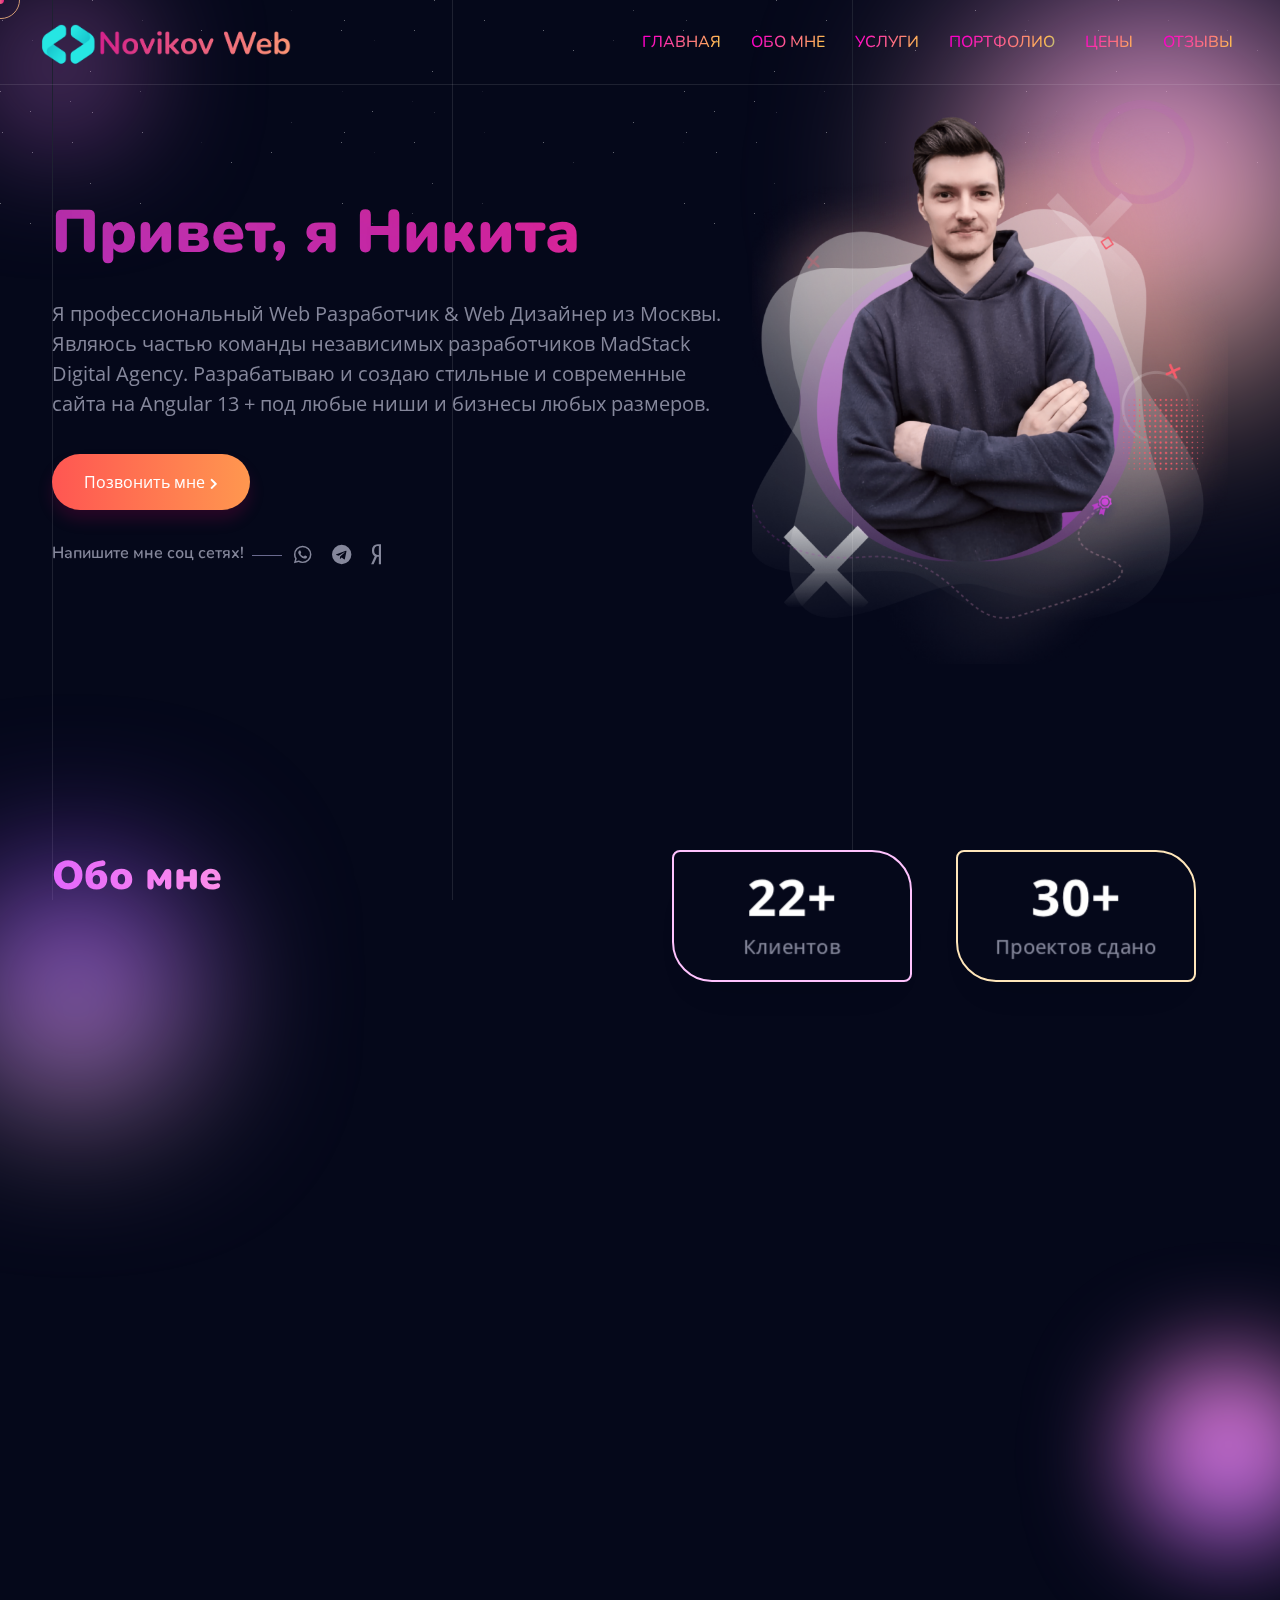
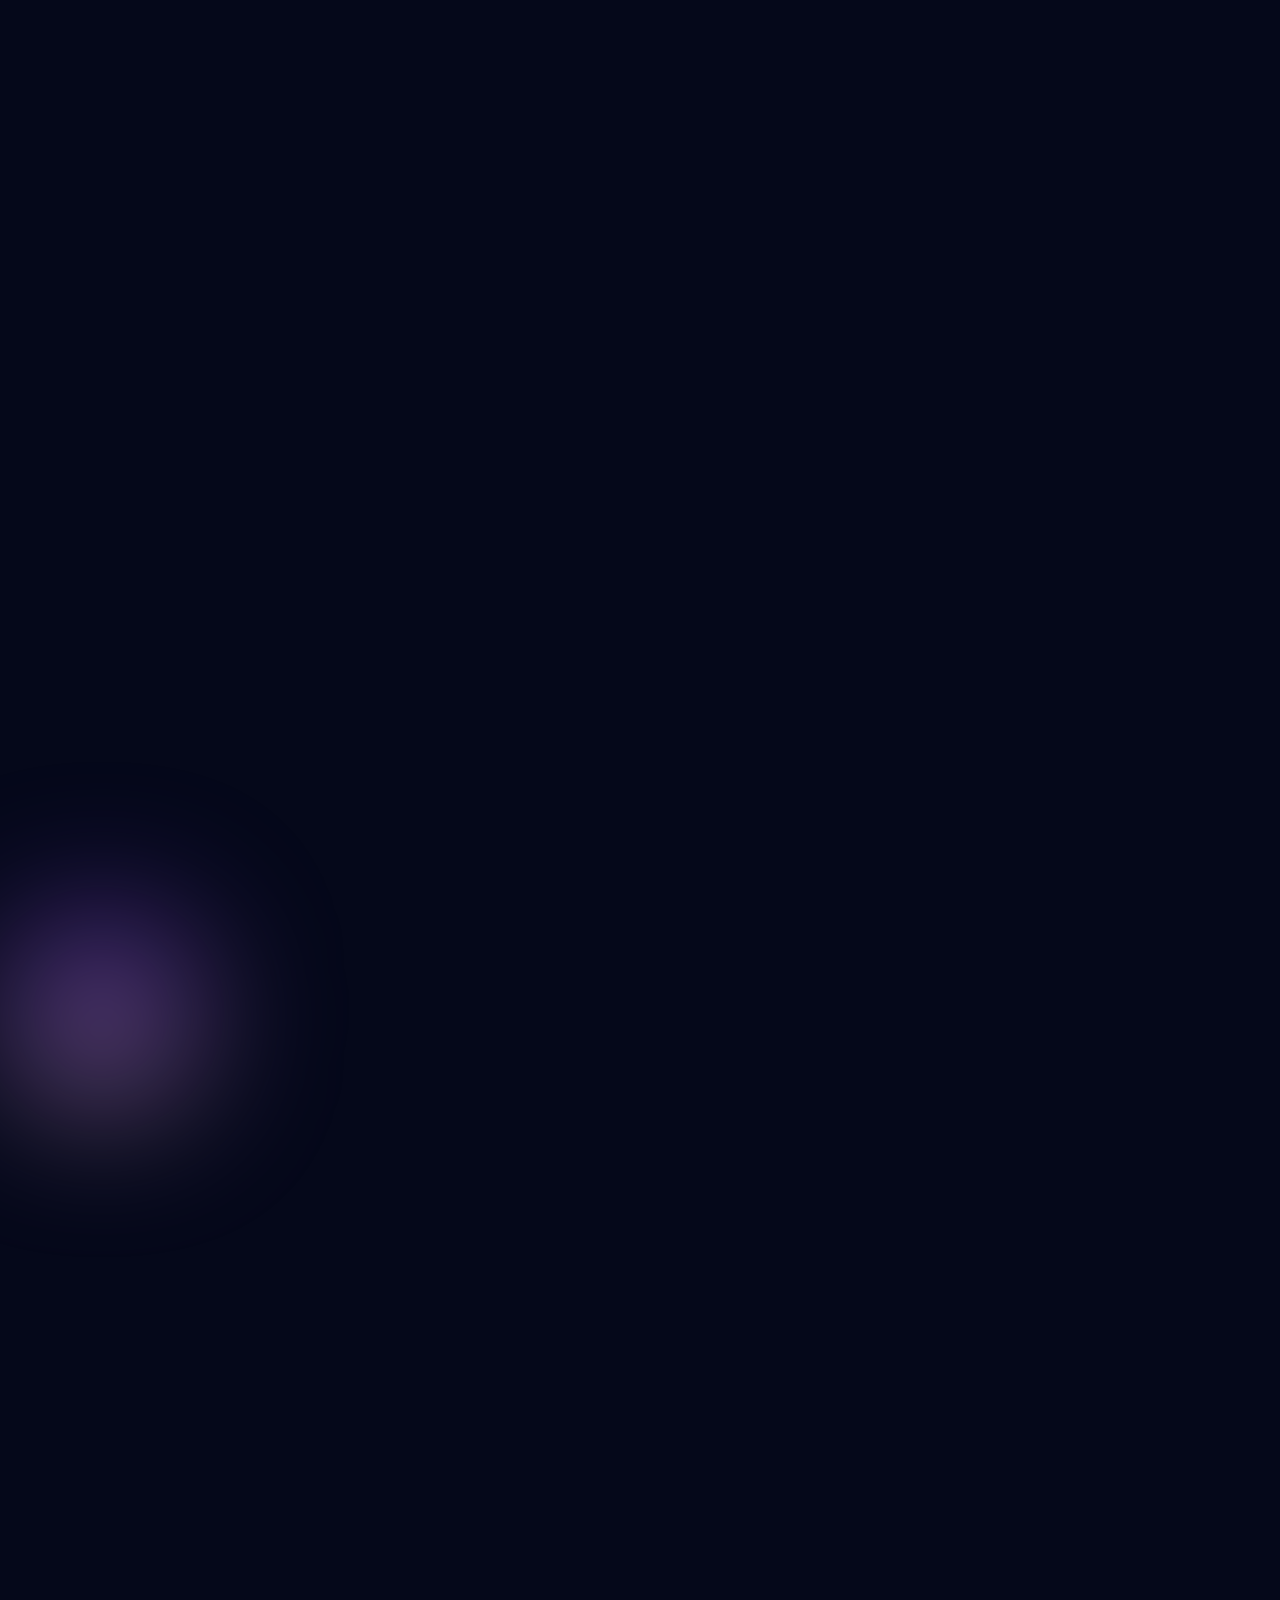
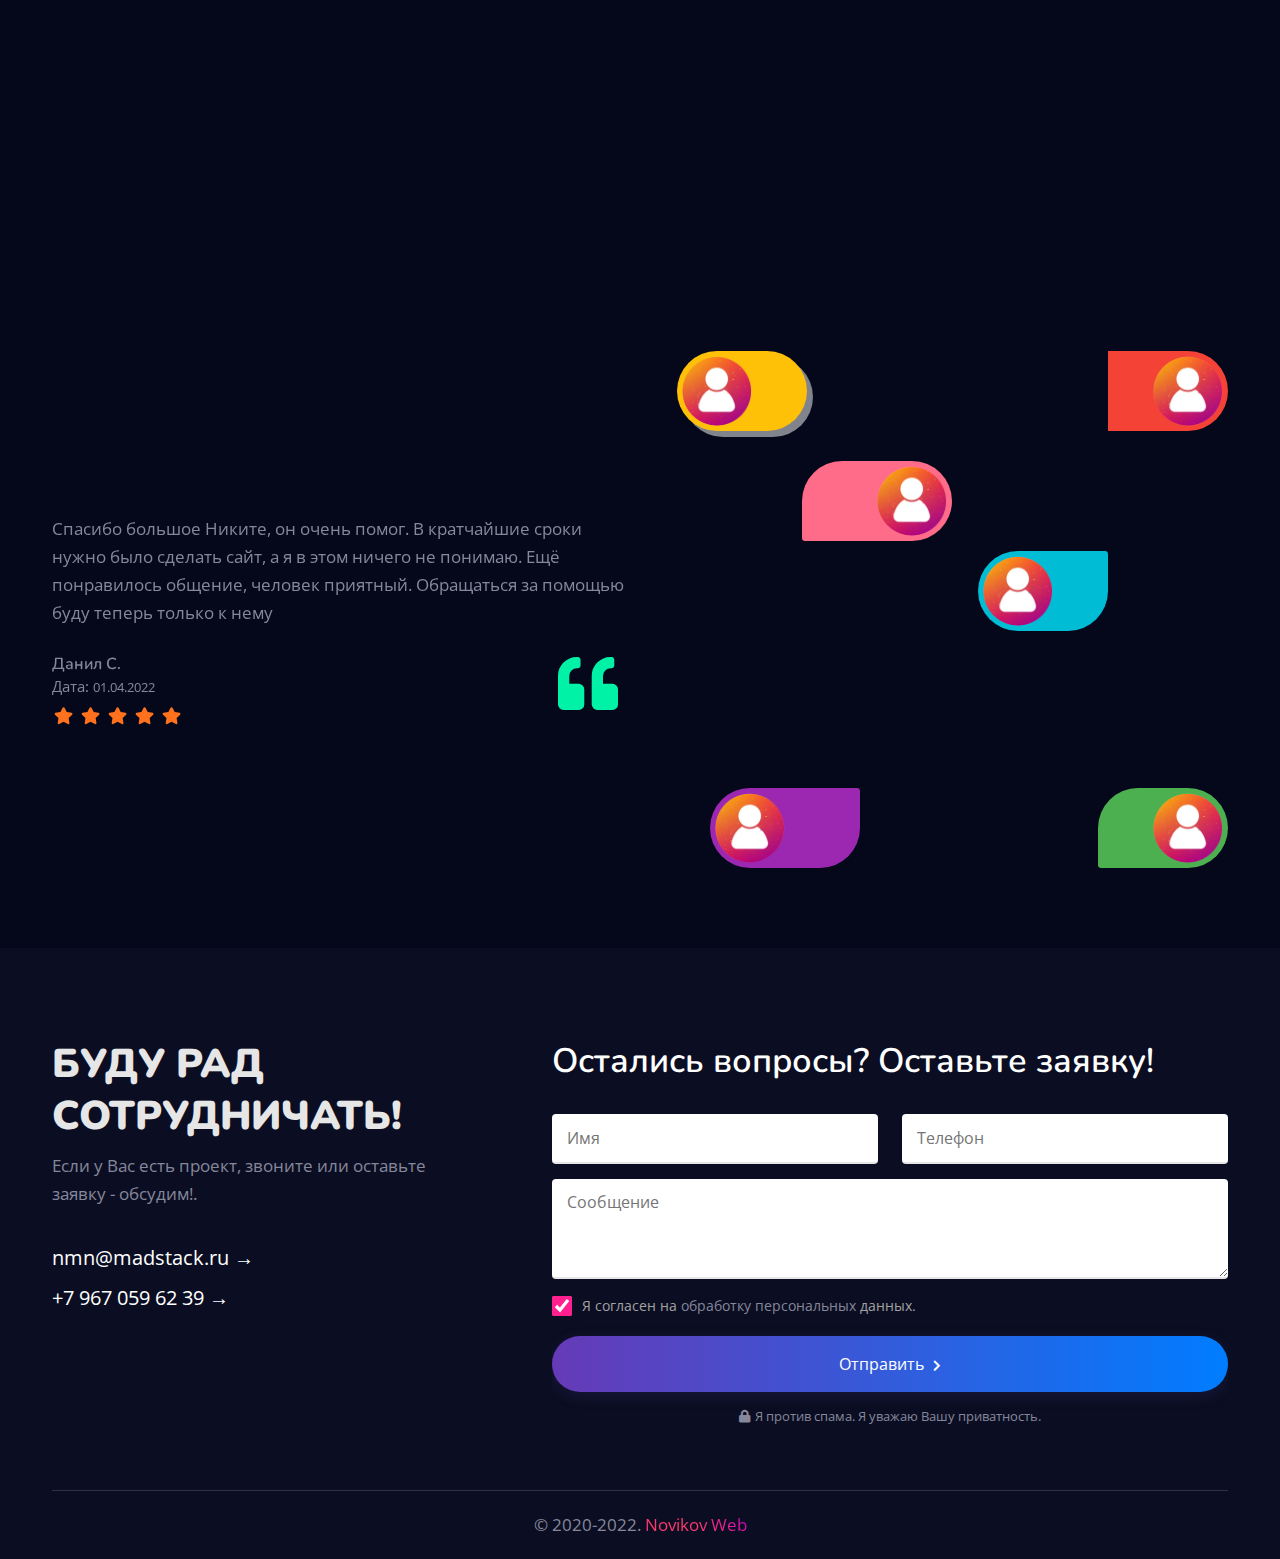
==== commit 7210c5d1: "meta and metrika" ====
--- a/freelancer-v2-onepage.html
+++ b/freelancer-v2-onepage.html
@@ -4,12 +4,35 @@
 <head>
     <meta charset="utf-8" />
     <title>NovikovWeb - Web Design &amp; Development </title>
-    <meta name="description" content="Creative Agency, Marketing Agency Template">
-    <meta name="keywords" content="Creative Agency, Marketing Agency">
-    <meta name="author" content="rajesh-doot">
-    <meta name="viewport" content="width=device-width,initial-scale=1">
     <meta http-equiv="X-UA-Compatible" content="IE=edge">
     <meta name="theme-color" content="#101010">
+    <meta name="title" content="NovikovWeb - Веб дизайн &amp; Разработка ">
+    <meta name="description" content="NovikovWeb - Веб дизайн &amp; Разработка. Tilda, Html ,Angular 13+, Figma.">
+    <meta name="keywords" content="Разработка сайтов на Angular 13+ и Tilda. Заказать сайт. Частный веб мастер. Купить сайт для компании. Сайт для бизнеса">
+    <meta name="robots" content="index, follow">
+    <meta http-equiv="Content-Type" content="text/html; charset=utf-8">
+    <meta name="language" content="Russian">
+    <meta name="revisit-after" content="10 days">
+    <meta name="author" content="Madstack digital agency">
+    <meta name="yandex-verification" content="15d604dd60795060" />
+
+    <meta property="og:title" content="NovikovWeb" />
+    <meta property="og:url" content="https://NovikovWeb.ru" />
+    <meta property="og:image" content="https://ibb.co/KDWJwMX" />
+    <meta property="og:description" content="NovikovWeb - Веб дизайн &amp; Разработка. Tilda, Html ,Angular 13+, Figma." />
+    <meta property="og:determiner" content="the" />
+    <meta property="og:locale" content="ru_RU" />
+    <meta property="og:locale:alternate" content="ru_RU" />
+    <meta property="og:locale:alternate" content="ru_RU" />
+    <meta property="og:site_name" content="NovikovWeb" />
+
+    <link rel="apple-touch-icon" sizes="76x76" href="/apple-touch-icon.png">
+    <link rel="icon" type="image/png" sizes="32x32" href="/favicon-32x32.png">
+    <link rel="icon" type="image/png" sizes="16x16" href="/favicon-16x16.png">
+    <link rel="manifest" href="/site.webmanifest">
+    <link rel="mask-icon" href="/safari-pinned-tab.svg" color="#5bbad5">
+    <meta name="msapplication-TileColor" content="#da532c">
+    <meta name="theme-color" content="#ffffff">
     <!--website-favicon-->
     <link href="images/favicon.png" rel="icon">
     <!--plugin-css-->
@@ -26,6 +49,26 @@
             scroll-behavior: smooth;
         }
     </style>
+    <!-- Yandex.Metrika counter -->
+    <script type="text/javascript">
+        (function(m, e, t, r, i, k, a) {
+            m[i] = m[i] || function() {
+                (m[i].a = m[i].a || []).push(arguments)
+            };
+            m[i].l = 1 * new Date();
+            k = e.createElement(t), a = e.getElementsByTagName(t)[0], k.async = 1, k.src = r, a.parentNode.insertBefore(k, a)
+        })
+        (window, document, "script", "https://mc.yandex.ru/metrika/tag.js", "ym");
+
+        ym(84099268, "init", {
+            clickmap: true,
+            trackLinks: true,
+            accurateTrackBounce: true,
+            webvisor: true
+        });
+    </script>
+    <noscript><div><img src="https://mc.yandex.ru/watch/84099268" style="position:absolute; left:-9999px;" alt="" /></div></noscript>
+    <!-- /Yandex.Metrika counter -->
 </head>
 
 <body class="freelancerv2 font-bold">
